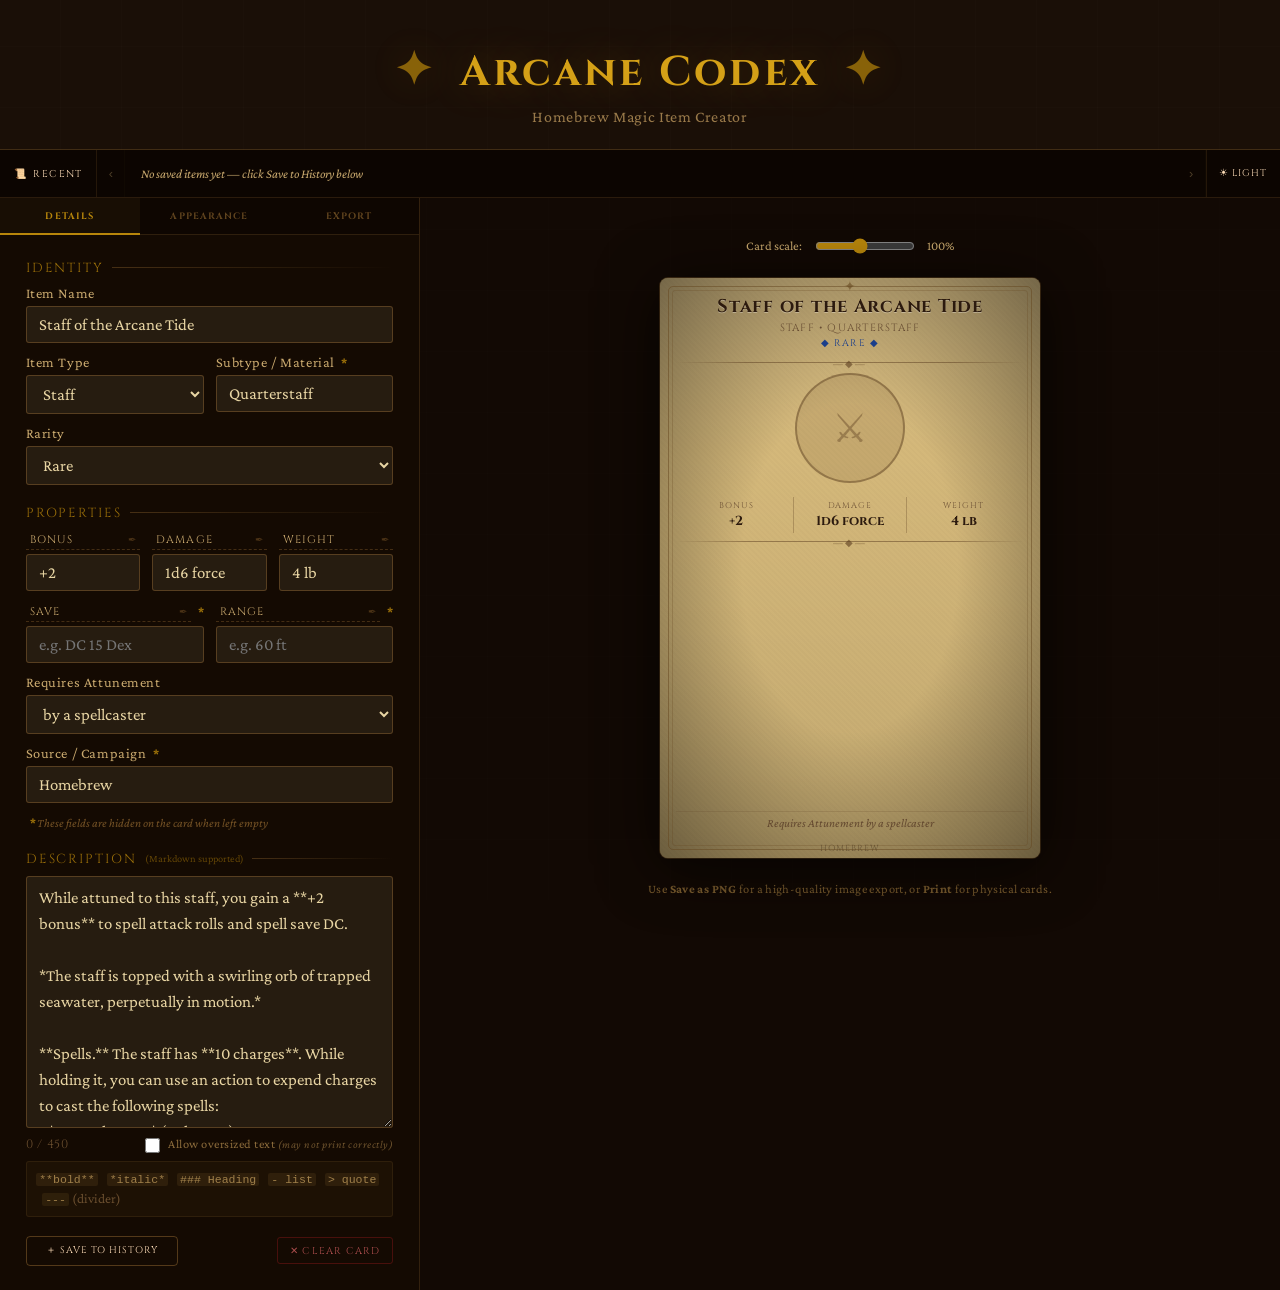
==== index.html @ 1782e669 "small style tweaks, usability things, clear button for current card" ====
<!DOCTYPE html>
<html lang="en">
<head>
<meta charset="UTF-8">
<meta name="viewport" content="width=device-width, initial-scale=1.0">
<title>D&D Magic Item Creator</title>
<link rel="preconnect" href="https://fonts.googleapis.com">
<link href="https://fonts.googleapis.com/css2?family=Cinzel:wght@400;600;700&family=Crimson+Pro:ital,wght@0,300;0,400;0,600;1,300;1,400&display=swap" rel="stylesheet">
<script src="https://cdnjs.cloudflare.com/ajax/libs/marked/9.1.6/marked.min.js"></script>
<style>
  *, *::before, *::after { box-sizing: border-box; margin: 0; padding: 0; }

  :root {
    --parchment: #f4e8c1;
    --parchment-dark: #e8d5a3;
    --parchment-darker: #d4b87a;
    --ink: #2c1a0e;
    --ink-light: #5a3e28;
    --red-wax: #8b1a1a;
    --gold: #b8860b;
    --gold-light: #d4a017;
    --border-ornate: #7a5c2e;
    --bg-dark: #1a0f07;
    --panel-bg: rgba(20, 10, 3, 0.92);
    --input-bg: rgba(244, 232, 193, 0.08);
    --input-border: rgba(180, 130, 60, 0.35);
    --label-color: #c9a96e;
    --card-w: 380px;
    --card-h: 580px;
  }

  body {
    background: var(--bg-dark);
    color: #d4b87a;
    font-family: 'Crimson Pro', Georgia, serif;
    min-height: 100vh;
    display: flex;
    flex-direction: column;
    overflow-x: hidden;
  }

  /* Subtle dungeon stone pattern background */
  body::before {
    content: '';
    position: fixed;
    inset: 0;
    background-image:
      repeating-linear-gradient(0deg, transparent, transparent 60px, rgba(255,255,255,0.012) 60px, rgba(255,255,255,0.012) 61px),
      repeating-linear-gradient(90deg, transparent, transparent 60px, rgba(255,255,255,0.012) 60px, rgba(255,255,255,0.012) 61px);
    pointer-events: none;
    z-index: 0;
  }

  header {
    position: relative;
    z-index: 1;
    text-align: center;
    padding: 2.5rem 1rem 1.5rem;
    border-bottom: 1px solid rgba(180,130,60,0.25);
  }

  header h1 {
    font-family: 'Cinzel', serif;
    font-size: clamp(1.6rem, 4vw, 2.6rem);
    font-weight: 700;
    color: var(--gold-light);
    letter-spacing: 0.08em;
    text-shadow: 0 0 40px rgba(212,160,23,0.3);
  }

  header p {
    color: var(--ink-light);
    color: #9a7a4a;
    font-size: 1rem;
    margin-top: 0.4rem;
    letter-spacing: 0.04em;
  }

  .ornament {
    display: inline-block;
    color: var(--gold);
    margin: 0 0.6rem;
    opacity: 0.7;
    font-size: 1.1em;
  }

  .workspace {
    position: relative;
    z-index: 1;
    display: grid;
    grid-template-columns: 420px 1fr;
    gap: 0;
    flex: 1;
    min-height: calc(100vh - 100px);
  }

  /* ── LEFT PANEL ── */
  .controls {
    background: var(--panel-bg);
    border-right: 1px solid rgba(180,130,60,0.2);
    display: flex;
    flex-direction: column;
    overflow: hidden;
  }

  /* ── TABS ── */
  .tab-bar {
    display: flex;
    flex-shrink: 0;
    border-bottom: 1px solid rgba(180,130,60,0.2);
    background: rgba(0,0,0,0.3);
  }
  .tab-btn {
    flex: 1;
    padding: 0.7rem 0.3rem;
    background: none;
    border: none;
    border-bottom: 2px solid transparent;
    color: rgba(180,130,60,0.5);
    font-family: 'Cinzel', serif;
    font-size: 0.58rem;
    font-weight: 700;
    letter-spacing: 0.12em;
    text-transform: uppercase;
    cursor: pointer;
    transition: color 0.15s, border-color 0.15s, background 0.15s;
    margin-bottom: -1px;
  }
  .tab-btn:hover { color: var(--gold-light); }
  .tab-btn.active {
    color: var(--gold);
    border-bottom-color: var(--gold);
    background: rgba(180,130,60,0.06);
  }
  .tab-panel {
    display: none;
    flex-direction: column;
    gap: 1.2rem;
    padding: 1.5rem 1.6rem;
    overflow-y: auto;
    flex: 1;
  }
  .tab-panel.active { display: flex; }
  .tab-panel::-webkit-scrollbar { width: 5px; }
  .tab-panel::-webkit-scrollbar-track { background: transparent; }
  .tab-panel::-webkit-scrollbar-thumb { background: rgba(180,130,60,0.3); border-radius: 3px; }

  /* ── UPLOAD HINT (card image circle, no image loaded) ── */
  .img-upload-hint {
    position: absolute;
    inset: 0;
    border-radius: 50%;
    display: flex;
    flex-direction: column;
    align-items: center;
    justify-content: center;
    gap: 3px;
    color: rgba(255,255,255,0);
    opacity: 0;
    transition: opacity 0.18s;
    cursor: pointer;
    z-index: 4;
    text-align: center;
  }
  .img-upload-hint .hint-icon { font-size: 1.1rem; line-height: 1; }
  .img-upload-hint .hint-text {
    font-family: 'Cinzel', serif;
    font-size: 0.42rem;
    letter-spacing: 0.1em;
    text-transform: uppercase;
    line-height: 1.5;
  }
  .card-image-container:not(.has-img):hover .img-upload-hint {
    opacity: 1;
    background: rgba(0,0,0,0.52);
    color: rgba(255,255,255,0.92);
  }
  .card-image-container.has-img .img-upload-hint { pointer-events: none; }

  .section-title {
    font-family: 'Cinzel', serif;
    font-size: 0.82rem;
    letter-spacing: 0.15em;
    text-transform: uppercase;
    color: var(--gold);
    opacity: 0.8;
    margin-bottom: 0.5rem;
    display: flex;
    align-items: center;
    gap: 0.5rem;
  }

  /* ── FIELD NOTE ASTERISK ── */
  .field-note {
    color: var(--gold);
    font-size: 0.8rem;
    font-weight: 700;
    margin-left: 3px;
    opacity: 0.85;
  }
  .field-note-legend {
    font-family: 'Crimson Pro', serif;
    font-style: italic;
    font-size: 0.76rem;
    color: rgba(180,130,60,0.6);
    margin-top: 0.15rem;
  }
  body.light .field-note-legend { color: rgba(100,65,20,0.55); }

  .section-title::after {
    content: '';
    flex: 1;
    height: 1px;
    background: linear-gradient(to right, rgba(180,130,60,0.4), transparent);
  }

  .field-group {
    display: flex;
    flex-direction: column;
    gap: 0.3rem;
  }

  label {
    font-size: 0.9rem;
    color: var(--label-color);
    letter-spacing: 0.04em;
  }

  input[type="text"],
  select,
  textarea {
    width: 100%;
    background: var(--input-bg);
    border: 1px solid var(--input-border);
    border-radius: 3px;
    color: #e8d5a3;
    font-family: 'Crimson Pro', Georgia, serif;
    font-size: 1.05rem;
    padding: 0.5rem 0.75rem;
    outline: none;
    transition: border-color 0.2s, background 0.2s;
  }

  input[type="text"]:focus,
  select:focus,
  textarea:focus {
    border-color: rgba(180,130,60,0.65);
    background: rgba(244,232,193,0.13);
  }

  select option { background: #1a0f07; color: #e8d5a3; }

  textarea { resize: vertical; min-height: 80px; line-height: 1.55; }

  .row-2 { display: grid; grid-template-columns: 1fr 1fr; gap: 0.75rem; }
  .row-3 { display: grid; grid-template-columns: 1fr 1fr 1fr; gap: 0.75rem; }

  /* Image upload zones */
  .upload-zone {
    border: 1.5px dashed rgba(180,130,60,0.35);
    border-radius: 4px;
    padding: 0.8rem;
    text-align: center;
    cursor: pointer;
    transition: border-color 0.2s, background 0.2s;
    position: relative;
    overflow: hidden;
  }

  .upload-zone:hover { border-color: rgba(180,130,60,0.65); background: rgba(244,232,193,0.05); }
  .upload-zone.has-image { border-style: solid; border-color: rgba(180,130,60,0.5); }

  .upload-zone input[type="file"] {
    position: absolute; inset: 0; opacity: 0; cursor: pointer; width: 100%; height: 100%;
  }

  .upload-preview {
    width: 100%;
    max-height: 80px;
    object-fit: cover;
    border-radius: 3px;
    display: none;
  }

  .upload-zone.has-image .upload-preview { display: block; }
  .upload-zone.has-image .upload-placeholder { display: none; }

  .upload-placeholder {
    color: #7a5c2e;
    font-size: 0.9rem;
    line-height: 1.5;
  }

  .upload-placeholder span { display: block; font-size: 1.4rem; margin-bottom: 0.2rem; }

  /* Editable stat-label rename inputs */
  input.stat-label-rename {
    font-family: 'Cinzel', serif;
    font-size: 0.68rem;
    letter-spacing: 0.1em;
    text-transform: uppercase;
    color: var(--label-color);
    background: transparent;
    border: none;
    border-bottom: 1px dashed rgba(180,130,60,0.3);
    border-radius: 0;
    padding: 2px 4px;
  }
  input.stat-label-rename:focus {
    background: transparent;
    border-color: transparent;
    border-bottom-color: rgba(180,130,60,0.65);
  }

  /* Color pickers */
  .color-row { display: flex; gap: 0.5rem; align-items: center; }
  .color-row input[type="color"] {
    width: 36px; height: 36px; border-radius: 3px;
    border: 1px solid var(--input-border);
    padding: 2px; cursor: pointer; background: transparent;
    flex-shrink: 0;
  }
  .color-row input[type="text"] { flex: 1; }

  /* Rarity badge preview */
  .rarity-preview {
    display: inline-block;
    padding: 0.15rem 0.6rem;
    border-radius: 2px;
    font-size: 0.72rem;
    font-family: 'Cinzel', serif;
    letter-spacing: 0.08em;
    border: 1px solid currentColor;
  }

  /* Buttons */
  .btn {
    font-family: 'Cinzel', serif;
    font-size: 0.86rem;
    letter-spacing: 0.12em;
    padding: 0.6rem 1.2rem;
    border-radius: 3px;
    cursor: pointer;
    border: 1px solid;
    transition: all 0.2s;
    text-transform: uppercase;
  }

  .btn-primary {
    background: linear-gradient(135deg, #6b3a1f, #8b4a2a);
    border-color: var(--gold);
    color: var(--parchment);
  }

  .btn-primary:hover { background: linear-gradient(135deg, #8b4a2a, #a05a35); box-shadow: 0 0 20px rgba(184,134,11,0.3); }

  .btn-secondary {
    background: transparent;
    border-color: rgba(180,130,60,0.4);
    color: var(--label-color);
  }

  .btn-secondary:hover { border-color: rgba(180,130,60,0.7); color: var(--gold-light); }

  .btn-row { display: flex; gap: 0.6rem; flex-wrap: wrap; }

  /* ── RIGHT PANEL ── */
  .preview-area {
    display: flex;
    flex-direction: column;
    align-items: center;
    justify-content: flex-start;
    padding: 2.5rem 2rem;
    gap: 1.5rem;
    overflow-y: auto;
    background: rgba(10,5,2,0.5);
  }

  .preview-area::-webkit-scrollbar { width: 5px; }
  .preview-area::-webkit-scrollbar-track { background: transparent; }
  .preview-area::-webkit-scrollbar-thumb { background: rgba(180,130,60,0.25); border-radius: 3px; }

  /* ── ITEM CARD ── */
  .item-card {
    width: var(--card-w);
    min-height: var(--card-h);
    position: relative;
    border-radius: 8px;
    overflow: hidden;
    box-shadow: 0 8px 60px rgba(0,0,0,0.7), 0 0 0 1px rgba(180,130,60,0.3);
    flex-shrink: 0;
  }

  /* Background layer */
  .card-bg {
    position: absolute;
    inset: 0;
    background: #d4b87a;
    background-image: url('');
    background-size: cover;
    background-position: center;
    z-index: 0;
  }

  /* Parchment texture overlay — real div so html2canvas captures it */
  .card-texture {
    position: absolute;
    inset: 0;
    background:
      repeating-linear-gradient(45deg, transparent, transparent 2px, rgba(0,0,0,0.015) 2px, rgba(0,0,0,0.015) 4px),
      linear-gradient(to bottom, rgba(255,255,255,0.08) 0%, transparent 30%, rgba(0,0,0,0.08) 100%);
    z-index: 0;
    pointer-events: none;
  }

  /* Vignette */
  .card-vignette {
    position: absolute;
    inset: 0;
    background: radial-gradient(ellipse at center, transparent 40%, rgba(0,0,0,0.45) 100%);
    z-index: 1;
    pointer-events: none;
  }

  .card-content {
    position: relative;
    z-index: 2;
    padding: 0;
    display: flex;
    flex-direction: column;
    height: 580px;
    overflow: hidden;
  }

  /* Ornate border frame */
  .card-frame {
    position: absolute;
    inset: 8px;
    border: 1.5px solid rgba(100,70,30,0.5);
    border-radius: 5px;
    pointer-events: none;
    z-index: 10;
  }

  /* Inner frame line — real div */
  .card-frame-inner {
    position: absolute;
    inset: 3px;
    border: 0.5px solid rgba(100,70,30,0.25);
    border-radius: 3px;
    pointer-events: none;
  }

  /* Top ornament — real div */
  .card-frame-ornament {
    position: absolute;
    top: -8px; left: 50%; transform: translateX(-50%);
    color: rgba(100,70,30,0.6);
    font-size: 14px;
    line-height: 1;
    white-space: nowrap;
    pointer-events: none;
  }

  /* Header band */
  .card-header {
    padding: 18px 20px 10px;
    text-align: center;
    position: relative;
  }

  .card-item-name {
    font-family: 'Cinzel', serif;
    font-size: 1.15rem;
    font-weight: 700;
    line-height: 1.2;
    color: var(--ink);
    text-shadow: 0 1px 0 rgba(255,255,255,0.3);
    letter-spacing: 0.04em;
  }

  .card-subtype {
    font-family: 'Cinzel', serif;
    font-size: 0.65rem;
    color: var(--ink-light);
    letter-spacing: 0.12em;
    text-transform: uppercase;
    margin-top: 3px;
    opacity: 0.85;
  }

  /* Divider */
  .card-divider {
    height: 1px;
    margin: 0 16px;
    background: linear-gradient(to right, transparent, rgba(90,60,30,0.5) 20%, rgba(90,60,30,0.5) 80%, transparent);
    position: relative;
  }

  .card-divider::before {
    content: '—◆—';
    position: absolute;
    top: 50%; left: 50%; transform: translate(-50%,-50%);
    font-size: 10px;
    color: rgba(90,60,30,0.6);
    background: transparent;
    padding: 0 4px;
    letter-spacing: 2px;
    white-space: nowrap;
  }

  /* Item image area */
  .card-image-wrap {
    display: grid;
    grid-template-columns: 1fr 1fr 1fr;
    align-items: center;
    padding: 10px 20px;
    min-height: 130px;
  }

  .card-side-stat {
    text-align: center;
    padding: 0 6px;
  }

  /* Label rename input wrapper with edit icon */
  .label-rename-wrap {
    position: relative;
    display: flex;
    align-items: center;
  }
  .label-rename-wrap input.stat-label-rename {
    flex: 1;
    padding-right: 18px;
  }
  .label-rename-icon {
    position: absolute;
    right: 4px;
    font-size: 0.65rem;
    color: rgba(180,130,60,0.35);
    pointer-events: none;
    line-height: 1;
    user-select: none;
  }

  .side-stat-label {
    font-family: 'Cinzel', serif;
    font-size: 0.5rem;
    letter-spacing: 0.12em;
    color: var(--ink-light);
    opacity: 0.8;
    text-transform: uppercase;
    display: block;
  }

  .side-stat-value {
    font-family: 'Cinzel', serif;
    font-size: 0.72rem;
    font-weight: 700;
    color: var(--ink);
    display: block;
    margin-top: 3px;
    line-height: 1.3;
  }

  .card-image-container {
    width: 110px;
    height: 110px;
    border-radius: 50%;
    border: 2px solid rgba(90,60,30,0.45);
    overflow: hidden;
    background: rgba(90,60,30,0.12);
    display: flex;
    align-items: center;
    justify-content: center;
    position: relative;
    grid-column: 2;
    justify-self: center;
  }

  .card-image-container img {
    position: absolute;
    cursor: grab;
    user-select: none;
    -webkit-user-drag: none;
  }
  .card-image-container img:active { cursor: grabbing; }

  .img-drag-hint {
    position: absolute;
    inset: 0;
    border-radius: 50%;
    display: flex;
    flex-direction: column;
    align-items: center;
    justify-content: center;
    gap: 3px;
    background: rgba(0,0,0,0.52);
    color: rgba(255,255,255,0.92);
    opacity: 0;
    transition: opacity 0.18s;
    pointer-events: none;
    z-index: 5;
    text-align: center;
  }
  .img-drag-hint .hint-icon {
    font-size: 1.1rem;
    line-height: 1;
  }
  .img-drag-hint .hint-text {
    font-family: 'Cinzel', serif;
    font-size: 0.42rem;
    letter-spacing: 0.1em;
    text-transform: uppercase;
    line-height: 1.5;
  }
  .card-image-container.has-img:hover .img-drag-hint { opacity: 1; }

  .card-image-placeholder {
    color: rgba(90,60,30,0.4);
    font-size: 2.5rem;
    user-select: none;
  }

  /* Stats strip */
  .card-stats {
    display: flex;
    justify-content: center;
    gap: 0;
    padding: 4px 20px;
  }

  .card-stat {
    text-align: center;
    padding: 3px 12px;
    border-right: 1px solid rgba(90,60,30,0.3);
    flex: 1;
  }

  .card-stat:last-child { border-right: none; }

  .stat-label {
    font-family: 'Cinzel', serif;
    font-size: 0.52rem;
    letter-spacing: 0.12em;
    color: var(--ink-light);
    opacity: 0.8;
    text-transform: uppercase;
    display: block;
  }

  .stat-value {
    font-family: 'Cinzel', serif;
    font-size: 0.82rem;
    font-weight: 700;
    color: var(--ink);
    display: block;
    margin-top: 1px;
  }

  /* Rarity badge on card */
  .card-rarity {
    display: block;
    text-align: center;
    font-family: 'Cinzel', serif;
    font-size: 0.6rem;
    letter-spacing: 0.14em;
    text-transform: uppercase;
    padding: 2px 0;
  }

  /* Description body */
  .card-body {
    padding: 8px 20px 16px;
    flex: 1;
    overflow: hidden;
    min-height: 0;
  }

  .card-description {
    font-family: 'Crimson Pro', Georgia, serif;
    font-size: 0.87rem;
    line-height: 1.6;
    color: var(--ink);
  }

  /* Markdown styles inside card */
  .card-description p { margin-bottom: 0.5em; }
  .card-description p:last-child { margin-bottom: 0; }
  .card-description strong { font-weight: 600; color: var(--ink); }
  .card-description em { font-style: italic; }
  .card-description ul { padding-left: 1.2em; margin: 0.3em 0; }
  .card-description li { margin-bottom: 0.2em; }
  .card-description h1,
  .card-description h2,
  .card-description h3 {
    font-family: 'Cinzel', serif;
    font-weight: 600;
    color: var(--ink);
    margin: 0.5em 0 0.3em;
    font-size: 0.88rem;
  }
  .card-description hr {
    border: none;
    border-top: 1px solid rgba(90,60,30,0.3);
    margin: 0.5em 0;
  }
  .card-description blockquote {
    border-left: 2px solid rgba(90,60,30,0.4);
    padding-left: 0.7em;
    font-style: italic;
    color: var(--ink-light);
    margin: 0.4em 0;
  }

  /* Attunement tag */
  .card-attunement {
    margin: 0 16px 4px;
    text-align: center;
    font-family: 'Crimson Pro', serif;
    font-style: italic;
    font-size: 0.75rem;
    color: var(--ink-light);
    opacity: 0.85;
    padding-top: 4px;
    border-top: 1px solid rgba(90,60,30,0.2);
  }

  /* Footer of card */
  .card-footer {
    padding: 8px 18px 4px;
    text-align: center;
  }

  .card-source {
    font-family: 'Cinzel', serif;
    font-size: 0.55rem;
    letter-spacing: 0.1em;
    color: rgba(44,26,14,0.45);
    text-transform: uppercase;
  }

  /* Rarity colors */
  .rarity-common      { color: #555; border-color: #aaa; }
  .rarity-uncommon    { color: #1a6e1a; border-color: #3a9a3a; }
  .rarity-rare        { color: #1a3e8b; border-color: #3a6acc; }
  .rarity-very-rare   { color: #5a1a8b; border-color: #8a3acc; }
  .rarity-legendary   { color: #8b4a00; border-color: #c97d00; }
  .rarity-artifact    { color: #8b1a1a; border-color: #cc3a3a; }
  .rarity-unique      { color: #2e6b6b; border-color: #4a9a9a; }

  /* Rarity colors on the dark history bar — use the lighter border-color values */
  .history-rarity.rarity-common      { color: #aaa; }
  .history-rarity.rarity-uncommon    { color: #3a9a3a; }
  .history-rarity.rarity-rare        { color: #3a6acc; }
  .history-rarity.rarity-very-rare   { color: #8a3acc; }
  .history-rarity.rarity-legendary   { color: #c97d00; }
  .history-rarity.rarity-artifact    { color: #cc3a3a; }
  .history-rarity.rarity-unique      { color: #4a9a9a; }

  /* Export hint */
  .export-hint {
    font-size: 0.78rem;
    color: #7a5c2e;
    text-align: center;
    letter-spacing: 0.03em;
  }

  /* Scale control */
  .scale-control {
    display: flex;
    align-items: center;
    gap: 0.8rem;
    font-size: 0.8rem;
    color: var(--label-color);
  }

  .scale-control input[type="range"] {
    width: 100px;
    accent-color: var(--gold);
  }

  /* Markdown helper */
  .md-hint {
    font-size: 0.85rem;
    color: #6a4e2e;
    padding: 0.4rem 0.6rem;
    background: rgba(180,130,60,0.06);
    border-radius: 3px;
    border: 1px solid rgba(180,130,60,0.12);
    line-height: 1.5;
  }

  .md-hint code {
    font-family: monospace;
    background: rgba(180,130,60,0.12);
    padding: 0 3px;
    border-radius: 2px;
    font-size: 0.85em;
    color: #a0804a;
  }

  /* Checkbox toggle */
  .toggle-row {
    display: flex;
    align-items: center;
    gap: 0.6rem;
    font-size: 0.93rem;
    color: var(--label-color);
    cursor: pointer;
  }

  .toggle-row input[type="checkbox"] {
    width: 15px; height: 15px;
    accent-color: var(--gold);
    cursor: pointer;
  }

  /* ── HISTORY BAR ── */
  .history-bar {
    position: relative;
    z-index: 2;
    background: rgba(12, 6, 2, 0.95);
    border-bottom: 1px solid rgba(180,130,60,0.18);
    display: flex;
    align-items: stretch;
    overflow: hidden;
    height: 48px;
    flex-shrink: 0;
  }

  /* Fixed left label */
  .history-label {
    font-family: 'Cinzel', serif;
    font-size: 0.62rem;
    letter-spacing: 0.14em;
    text-transform: uppercase;
    color: #ffdeb9;
    padding: 0 0.85rem;
    display: flex;
    align-items: center;
    white-space: nowrap;
    border-right: 1px solid rgba(180,130,60,0.15);
    flex-shrink: 0;
    gap: 0.4rem;
  }

  /* Arrow scroll buttons */
  .history-arrow {
    flex-shrink: 0;
    width: 28px;
    background: rgba(12,6,2,0.95);
    border: none;
    border-right: 1px solid rgba(180,130,60,0.1);
    color: #c9a96e;
    font-size: 0.8rem;
    cursor: pointer;
    display: flex;
    align-items: center;
    justify-content: center;
    transition: color 0.15s, background 0.15s, opacity 0.2s;
    opacity: 0.35;
    padding: 0;
  }
  .history-arrow:last-of-type { border-right: none; border-left: 1px solid rgba(180,130,60,0.1); }
  .history-arrow:hover { color: var(--gold-light); background: rgba(180,130,60,0.07); }
  .history-arrow.active { opacity: 1; color: #c9a96e; }

  /* Scrollable track — the only part that scrolls */
  .history-track {
    flex: 1;
    display: flex;
    align-items: stretch;
    overflow-x: auto;
    overflow-y: hidden;
    scroll-behavior: smooth;
    /* Hide scrollbar visually but keep it functional */
    scrollbar-width: none;
    min-width: 0;
  }
  .history-track::-webkit-scrollbar { display: none; }

  .history-empty {
    font-family: 'Crimson Pro', serif;
    font-style: italic;
    font-size: 0.8rem;
    color: #c9a96e;
    padding: 0.55rem 1rem;
    display: flex;
    align-items: center;
    white-space: nowrap;
  }

  #historyItems {
    display: flex;
    align-items: stretch;
  }

  .history-item {
    display: flex;
    align-items: center;
    gap: 0.5rem;
    padding: 0.4rem 0.8rem 0.4rem 0.6rem;
    border-right: 1px solid rgba(180,130,60,0.1);
    cursor: pointer;
    transition: background 0.15s;
    flex-shrink: 0;
    max-width: 175px;
    position: relative;
  }

  .history-item:hover { background: rgba(180,130,60,0.08); }

  .history-thumb {
    width: 32px;
    height: 32px;
    border-radius: 50%;
    object-fit: cover;
    border: 1px solid rgba(180,130,60,0.3);
    flex-shrink: 0;
    background: rgba(90,60,30,0.2);
    display: flex;
    align-items: center;
    justify-content: center;
    font-size: 14px;
    color: #5a3e28;
    overflow: hidden;
  }

  .history-thumb img { width: 100%; height: 100%; object-fit: cover; display: block; }

  .history-meta {
    min-width: 0;
    flex: 1;
  }

  .history-name {
    font-family: 'Cinzel', serif;
    font-size: 0.75rem;
    font-weight: 700;
    color: #c9a96e;
    white-space: nowrap;
    overflow: hidden;
    text-overflow: ellipsis;
    max-width: 100px;
    display: block;
  }

  .history-rarity {
    font-size: 0.8rem;
    font-family: 'Crimson Pro', serif;
    font-style: italic;
    color: #6a4e2e;
    display: block;
    margin-top: 1px;
  }

  .history-delete {
    width: 16px;
    height: 16px;
    background: none;
    border: none;
    color: #4a3520;
    cursor: pointer;
    font-size: 11px;
    display: flex;
    align-items: center;
    justify-content: center;
    border-radius: 50%;
    flex-shrink: 0;
    transition: color 0.15s, background 0.15s;
    padding: 0;
    line-height: 1;
  }

  .history-delete:hover { color: #c0392b; background: rgba(192,57,43,0.12); }

  .history-save-btn {
    font-family: 'Cinzel', serif;
    font-size: 0.6rem;
    letter-spacing: 0.1em;
    padding: 0.3rem 0.8rem;
    background: transparent;
    border: none;
    border-left: 1px solid rgba(180,130,60,0.2);
    border-radius: 0;
    color: #ffdeb9;
    cursor: pointer;
    transition: all 0.15s;
    white-space: nowrap;
    text-transform: uppercase;
    flex-shrink: 0;
    align-self: stretch;
    display: flex;
    align-items: center;
  }

  .history-save-btn:hover {
    color: var(--gold-light);
    background: rgba(180,130,60,0.08);
  }

  .history-save-btn.flash {
    color: var(--gold-light);
    background: rgba(180,130,60,0.15);
  }

  /* ── PROGRESS OVERLAY ── */
  .progress-overlay {
    position: fixed;
    inset: 0;
    background: rgba(10,5,2,0.88);
    z-index: 9999;
    display: none;
    flex-direction: column;
    align-items: center;
    justify-content: center;
    gap: 1.2rem;
  }
  .progress-overlay.active { display: flex; }
  .progress-title {
    font-family: 'Cinzel', serif;
    font-size: 1rem;
    color: var(--gold-light);
    letter-spacing: 0.08em;
  }
  .progress-bar-wrap {
    width: 280px;
    height: 6px;
    background: rgba(180,130,60,0.15);
    border-radius: 3px;
    overflow: hidden;
  }
  .progress-bar-fill {
    height: 100%;
    background: linear-gradient(to right, var(--gold), var(--gold-light));
    border-radius: 3px;
    transition: width 0.2s;
    width: 0%;
  }
  .progress-label {
    font-family: 'Crimson Pro', serif;
    font-size: 0.85rem;
    color: #9a7a4a;
    font-style: italic;
  }

  /* Off-screen render area — must use opacity:0 not visibility:hidden; html2canvas can't capture visibility:hidden */
  #offscreenRender {
    position: fixed;
    left: 0;
    top: 0;
    opacity: 0;
    pointer-events: none;
    z-index: 9998;
  }

  /* ── CHAR COUNTER ── */
  .char-counter-row {
    display: flex;
    align-items: center;
    justify-content: space-between;
    gap: 0.5rem;
    font-size: 0.75rem;
  }

  .char-count {
    font-family: 'Cinzel', serif;
    font-size: 0.76rem;
    letter-spacing: 0.06em;
    color: #6a4e2e;
    transition: color 0.2s;
    white-space: nowrap;
  }
  .char-count.warn  { color: #b8860b; }
  .char-count.over  { color: #8b1a1a; font-weight: 600; }

  .oversized-warning {
    display: none;
    font-size: 0.72rem;
    color: #8b4a00;
    background: rgba(139,74,0,0.08);
    border: 1px solid rgba(139,74,0,0.25);
    border-radius: 3px;
    padding: 0.35rem 0.6rem;
    line-height: 1.45;
  }
  .oversized-warning.visible { display: block; }

  /* Allow oversized text toggle — slightly more prominent */
  .oversized-toggle-row {
    display: flex;
    align-items: flex-start;
    gap: 0.5rem;
    font-size: 0.78rem;
    color: #8a6a3a;
    cursor: pointer;
    line-height: 1.4;
  }
  .oversized-toggle-row input[type="checkbox"] {
    width: 15px; height: 15px; margin-top: 2px;
    accent-color: #8b1a1a;
    cursor: pointer;
    flex-shrink: 0;
  }

  /* ── PRINT / EXPORT ── */
  /* All printing is done via a popup window containing baked PNG images.
     This @media print block only applies if someone uses Ctrl+P directly. */
  @media print {
    * { -webkit-print-color-adjust: exact !important; print-color-adjust: exact !important; }
    body { background: white; }
    body::before { display: none; }
    header, .history-bar, .controls, .scale-control, .export-hint,
    .progress-overlay, #offscreenRender, #printSheet { display: none !important; }
  }

  @media (max-width: 860px) {
    .workspace { grid-template-columns: 1fr; }
    .controls { order: 2; }
    .preview-area { order: 1; padding: 1.5rem 1rem; }
  }

  /* ── THEME TOGGLE BUTTON ── */
  .theme-toggle {
    /* inherits .history-save-btn layout; no extra positioning needed */
  }

  /* ── LIGHT MODE ── */
  body.light {
    background: #f0e6cc;
    color: #2c1a0e;
  }
  body.light::before {
    background-image:
      repeating-linear-gradient(0deg, transparent, transparent 60px, rgba(0,0,0,0.03) 60px, rgba(0,0,0,0.03) 61px),
      repeating-linear-gradient(90deg, transparent, transparent 60px, rgba(0,0,0,0.03) 60px, rgba(0,0,0,0.03) 61px);
  }
  body.light header {
    border-bottom-color: rgba(120,80,30,0.25);
  }
  body.light header h1 { color: #6b4400; text-shadow: none; }
  body.light header p   { color: #7a5828; }
  body.light .theme-toggle {
    border-color: rgba(100,65,20,0.35);
    color: #7a5020;
  }
  body.light .theme-toggle:hover {
    border-color: rgba(100,65,20,0.65);
    color: #3a2008;
    background: rgba(100,65,20,0.07);
  }
  body.light .history-bar {
    background: rgba(210,178,108,0.97);
    border-bottom-color: rgba(120,80,30,0.2);
  }
  body.light .history-label { color: #5a3810; }
  body.light .history-arrow {
    background: rgba(185,150,70,0.25);
    border-color: rgba(120,80,30,0.15) !important;
    color: #5a3810;
  }
  body.light .history-arrow:hover  { background: rgba(120,80,30,0.12); color: #3a2008; }
  body.light .history-arrow.active { color: #3a2008; }
  body.light .history-item          { border-right-color: rgba(120,80,30,0.15); }
  body.light .history-item:hover    { background: rgba(120,80,30,0.08); }
  body.light .history-name          { color: #2c1a0e; }
  body.light .history-empty         { color: #7a5020; }
  body.light .history-save-btn {
    color: #6b4418;
    border-left-color: rgba(120,80,30,0.2);
  }
  body.light .history-save-btn:hover  { background: rgba(120,80,30,0.1); color: #3a2008; }
  body.light .history-save-btn.flash  { background: rgba(120,80,30,0.15); color: #3a2008; }
  body.light .history-rarity.rarity-common    { color: #7a5820; }
  body.light .history-rarity.rarity-uncommon  { color: #1e7a3e; }
  body.light .history-rarity.rarity-rare      { color: #1a48a0; }
  body.light .history-rarity.rarity-very-rare { color: #6a2a9a; }
  body.light .history-rarity.rarity-legendary { color: #c05000; }
  body.light .history-rarity.rarity-artifact  { color: #a01818; }
  body.light .history-rarity.rarity-unique    { color: #8a7000; }
  body.light .history-delete { color: rgba(100,65,20,0.4); }
  body.light .history-delete:hover { color: #c0392b; background: rgba(192,57,43,0.1); }
  body.light .controls {
    background: rgba(244,234,207,0.98);
    border-right-color: rgba(120,80,30,0.2);
  }
  body.light .tab-bar {
    background: rgba(180,140,70,0.12);
    border-bottom-color: rgba(120,80,30,0.2);
  }
  body.light .tab-btn       { color: rgba(100,65,20,0.5); }
  body.light .tab-btn:hover { color: #3a2008; }
  body.light .tab-btn.active {
    color: #4a2e00;
    border-bottom-color: #8b6010;
    background: rgba(140,95,20,0.08);
  }
  body.light .section-title { color: #8b5e08; }
  body.light .section-title::after {
    background: linear-gradient(to right, rgba(120,80,30,0.3), transparent);
  }
  body.light input[type="text"],
  body.light select,
  body.light textarea {
    background: rgba(120,80,30,0.05);
    border-color: rgba(120,80,30,0.28);
    color: #2c1a0e;
  }
  body.light input[type="text"]:focus,
  body.light select:focus,
  body.light textarea:focus {
    border-color: rgba(120,80,30,0.55);
  }
  body.light label,
  body.light .field-group label { color: #7a5020; }
  body.light .toggle-row        { color: #7a5020; }
  body.light .stat-label-rename { color: #7a5020; border-bottom-color: rgba(120,80,30,0.25); }
  body.light .label-rename-icon { color: rgba(120,80,30,0.4); }
  body.light .btn-secondary {
    border-color: rgba(120,80,30,0.38);
    color: #7a5020;
  }
  body.light .btn-secondary:hover {
    border-color: rgba(120,80,30,0.65);
    color: #3a2008;
  }
  body.light .preview-area { background: #e4d0a5; }
  body.light .scale-control { color: #7a5020; }
  body.light .export-hint   { color: #7a5020; }
  body.light .char-count    { color: #7a5020; }
  body.light .char-count.warn { color: #9a6e00; }
  body.light .char-count.over { color: #8b1a1a; }
  body.light .md-hint {
    background: rgba(120,80,30,0.06);
    border-color: rgba(120,80,30,0.2);
    color: #7a5020;
  }
  body.light .md-hint code {
    background: rgba(120,80,30,0.1);
    color: #5a3810;
  }
  body.light .upload-zone {
    border-color: rgba(120,80,30,0.3);
    background: rgba(120,80,30,0.04);
  }
  body.light .upload-zone:hover {
    border-color: rgba(120,80,30,0.55);
    background: rgba(120,80,30,0.08);
  }
  body.light .upload-placeholder { color: rgba(100,65,20,0.55); }
  body.light .oversized-warning {
    background: rgba(139,26,26,0.07);
    border-color: rgba(139,26,26,0.22);
    color: #7a1010;
  }
  body.light .oversized-toggle-row { color: #7a5020; }
  body.light .color-row input[type="color"] { border-color: rgba(120,80,30,0.3); }
  body.light p[style*="color:rgba(180,130,60"] { color: #7a5020 !important; }
</style>
</head>
<body>

<header>
  <h1><span class="ornament">✦</span> Arcane Codex <span class="ornament">✦</span></h1>
  <p>Homebrew Magic Item Creator</p>
</header>

<!-- PROGRESS OVERLAY -->
<div class="progress-overlay" id="progressOverlay">
  <div class="progress-title" id="progressTitle">Rendering items…</div>
  <div class="progress-bar-wrap"><div class="progress-bar-fill" id="progressFill"></div></div>
  <div class="progress-label" id="progressLabel">Preparing…</div>
</div>

<!-- OFF-SCREEN RENDER AREA -->
<div id="offscreenRender"></div>

<!-- HISTORY BAR -->
<div class="history-bar" id="historyBar">
  <div class="history-label"><span>📜</span> Recent</div>
  <button class="history-arrow" id="historyPrev" title="Scroll left" aria-label="Scroll items left">&#8249;</button>
  <div class="history-track" id="historyTrack">
    <div class="history-empty" id="historyEmpty">No saved items yet — click Save to History below</div>
    <div id="historyItems"></div>
  </div>
  <button class="history-arrow" id="historyNext" title="Scroll right" aria-label="Scroll items right">&#8250;</button>
  <button id="themeToggle" class="history-save-btn theme-toggle" style="border-left:1px solid rgba(180,130,60,0.15);border-radius:0;border-top:none;border-right:none;border-bottom:none;">☀ Light</button>
</div>

<div class="workspace">
  <!-- LEFT: CONTROLS -->
  <div class="controls">

    <div class="tab-bar">
      <button class="tab-btn active" data-tab="identity">Details</button>
      <button class="tab-btn" data-tab="appearance">Appearance</button>
      <button class="tab-btn" data-tab="export">Export</button>
    </div>

    <!-- TAB 1: IDENTITY -->
    <div class="tab-panel active" id="tab-identity">

      <div>
        <div class="section-title">Identity</div>
        <div style="display:flex;flex-direction:column;gap:0.7rem;">
          <div class="field-group">
            <label>Item Name</label>
            <input type="text" id="itemName" placeholder="e.g. Blade of Eternal Frost" value="Staff of the Arcane Tide">
          </div>
          <div class="row-2">
            <div class="field-group">
              <label>Item Type</label>
              <select id="itemType">
                <option value="">— None —</option>
                <option>Weapon</option>
                <option>Armour</option>
                <option>Wand</option>
                <option selected>Staff</option>
                <option>Ring</option>
                <option>Amulet</option>
                <option>Cloak</option>
                <option>Rod</option>
                <option>Potion</option>
                <option>Scroll</option>
                <option>Shield</option>
                <option>Boots</option>
                <option>Gloves</option>
                <option>Helm</option>
                <option>Wondrous Item</option>
                <option>Other</option>
              </select>
            </div>
            <div class="field-group">
              <label>Subtype / Material <span class="field-note">*</span></label>
              <input type="text" id="itemSubtype" placeholder="e.g. Longsword, Oak" value="Quarterstaff">
            </div>
          </div>
          <div class="field-group">
            <label>Rarity</label>
            <select id="itemRarity">
              <option value="common">Common</option>
              <option value="uncommon">Uncommon</option>
              <option value="rare" selected>Rare</option>
              <option value="very-rare">Very Rare</option>
              <option value="legendary">Legendary</option>
              <option value="artifact">Artifact</option>
              <option value="unique">Unique</option>
            </select>
          </div>
        </div>
      </div>

      <div>
        <div class="section-title">Properties</div>
        <div style="display:flex;flex-direction:column;gap:0.7rem;">
          <div>
            <div class="row-3" style="margin-bottom:0.25rem;">
              <div class="label-rename-wrap">
                <input class="stat-label-rename" type="text" id="bonusLabel" value="Bonus" placeholder="Bonus">
                <span class="label-rename-icon">✒</span>
              </div>
              <div class="label-rename-wrap">
                <input class="stat-label-rename" type="text" id="damageLabel" value="Damage" placeholder="Damage">
                <span class="label-rename-icon">✒</span>
              </div>
              <div class="label-rename-wrap">
                <input class="stat-label-rename" type="text" id="weightLabel" value="Weight" placeholder="Weight">
                <span class="label-rename-icon">✒</span>
              </div>
            </div>
            <div class="row-3">
              <input type="text" id="itemBonus" placeholder="+1, +2, +3…" value="+2">
              <input type="text" id="itemDamage" placeholder="e.g. 1d8 piercing" value="1d6 force">
              <input type="text" id="itemWeight" placeholder="e.g. 4 lb" value="4 lb">
            </div>
          </div>
          <div>
            <div class="row-2" style="margin-bottom:0.25rem;">
              <div style="display:flex;align-items:center;gap:0.25rem;">
                <div class="label-rename-wrap" style="flex:1;">
                  <input class="stat-label-rename" type="text" id="saveLabel" value="Save" placeholder="Save">
                  <span class="label-rename-icon">✒</span>
                </div>
                <span class="field-note">*</span>
              </div>
              <div style="display:flex;align-items:center;gap:0.25rem;">
                <div class="label-rename-wrap" style="flex:1;">
                  <input class="stat-label-rename" type="text" id="rangeLabel" value="Range" placeholder="Range">
                  <span class="label-rename-icon">✒</span>
                </div>
                <span class="field-note">*</span>
              </div>
            </div>
            <div class="row-2">
              <input type="text" id="itemSave" placeholder="e.g. DC 15 Dex">
              <input type="text" id="itemRange" placeholder="e.g. 60 ft">
            </div>
          </div>
          <div class="field-group">
            <label>Requires Attunement</label>
            <select id="itemAttunement">
              <option value="">No attunement required</option>
              <option value="by a spellcaster" selected>by a spellcaster</option>
              <option value="by a wizard">by a wizard</option>
              <option value="by a cleric or paladin">by a cleric or paladin</option>
              <option value="by a bard">by a bard</option>
              <option value="by a warlock">by a warlock</option>
              <option value="by a druid">by a druid</option>
              <option value="by a ranger">by a ranger</option>
              <option value="by a fighter">by a fighter</option>
              <option value="by a rogue">by a rogue</option>
              <option value="by a creature of good alignment">by a creature of good alignment</option>
              <option value="by a creature of evil alignment">by a creature of evil alignment</option>
              <option value="custom">Custom…</option>
            </select>
          </div>
          <div class="field-group" id="attunementCustomWrap" style="display:none;">
            <label>Custom Attunement Text</label>
            <input type="text" id="attunementCustom" placeholder="e.g. by an elf or half-elf">
          </div>
          <div class="field-group">
            <label>Source / Campaign <span class="field-note">*</span></label>
            <input type="text" id="itemSource" placeholder="e.g. Homebrew — The Shattered Realm" value="Homebrew">
          </div>
          <p class="field-note-legend"><span class="field-note">*</span> These fields are hidden on the card when left empty</p>
        </div>
      </div>

      <div>
        <div class="section-title">Description <span style="font-size:0.65rem;opacity:0.6;font-family:'Crimson Pro';text-transform:none;letter-spacing:0;">(Markdown supported)</span></div>
        <div style="display:flex;flex-direction:column;gap:0.5rem;">
          <textarea id="itemDescription" rows="9" placeholder="Write the item's description here…
Markdown is supported:

**Bold text**, *italic*, ***bold italic***
- Bullet list
- Item two
> Blockquote for flavour text
---
### Section heading">While attuned to this staff, you gain a **+2 bonus** to spell attack rolls and spell save DC.

*The staff is topped with a swirling orb of trapped seawater, perpetually in motion.*

**Spells.** The staff has **10 charges**. While holding it, you can use an action to expend charges to cast the following spells:
- *Control Water* (3 charges)
- *Tidal Wave* (3 charges)
- *Shape Water* (1 charge)

The staff regains **1d6+4 charges** at dawn.</textarea>

          <div class="char-counter-row">
            <span class="char-count" id="charCount">0 / 450</span>
            <label class="oversized-toggle-row">
              <input type="checkbox" id="allowOversized">
              <span>Allow oversized text <em style="font-size:0.68rem;opacity:0.75;">(may not print correctly)</em></span>
            </label>
          </div>

          <div class="oversized-warning" id="oversizedWarning">
            ⚠ Text exceeds the safe limit for a 63×88mm card. The preview is clamped — overflow will be hidden when printed. Enable "Allow oversized text" to see and edit the full content.
          </div>

          <div class="md-hint">
            <code>**bold**</code> &nbsp;
            <code>*italic*</code> &nbsp;
            <code>### Heading</code> &nbsp;
            <code>- list</code> &nbsp;
            <code>> quote</code> &nbsp;
            <code>---</code> (divider)
          </div>
        </div>
      </div>

      <div style="display:flex;justify-content:space-between;align-items:center;gap:1rem;">
        <button class="history-save-btn" id="historySaveBtn" style="border:1px solid rgba(180,130,60,0.4);border-radius:4px;padding:0.45rem 1.2rem;" title="Save current item to history">＋ Save to History</button>
        <button class="btn btn-secondary" id="clearCardBtn" style="font-size:0.62rem;padding:0.35rem 0.75rem;border-color:rgba(139,26,26,0.45);color:rgba(200,90,90,0.85);" title="Reset all fields to blank">✕ Clear Card</button>
      </div>

    </div><!-- /tab-identity -->

    <!-- TAB 2: APPEARANCE -->
    <div class="tab-panel" id="tab-appearance">

      <div>
        <div class="section-title">Images</div>
        <div class="row-2">
          <div>
            <label style="display:block;margin-bottom:0.3rem;">Background Image</label>
            <div class="upload-zone" id="bgZone">
              <input type="file" id="bgUpload" accept="image/*" title="Upload background image">
              <img class="upload-preview" id="bgPreview" alt="Background preview">
              <div class="upload-placeholder">
                <span>🖼</span>
                Parchment / texture<br><small>PNG, JPG, WEBP</small>
              </div>
            </div>
            <button class="btn btn-secondary" id="clearBg" style="margin-top:0.3rem;font-size:0.65rem;padding:0.3rem 0.6rem;display:none;">Clear</button>
          </div>
          <div>
            <label style="display:block;margin-bottom:0.3rem;">Item Image</label>
            <div class="upload-zone" id="itemImgZone">
              <input type="file" id="itemImgUpload" accept="image/*" title="Upload item image">
              <img class="upload-preview" id="itemImgPreview" alt="Item preview">
              <div class="upload-placeholder">
                <span>⚔</span>
                Item artwork<br><small>PNG, JPG, WEBP</small>
              </div>
            </div>
            <button class="btn btn-secondary" id="clearItem" style="margin-top:0.3rem;font-size:0.65rem;padding:0.3rem 0.6rem;display:none;">Clear</button>
            <div id="itemImgCropControls" style="display:none;margin-top:0.5rem;">
              <label style="display:block;margin-bottom:0.25rem;font-size:0.78rem;color:var(--label-color);">Image zoom</label>
              <div style="display:flex;align-items:center;gap:0.5rem;">
                <input type="range" id="itemImgZoom" min="0.5" max="5" step="0.05" value="1" style="flex:1;accent-color:var(--gold);">
                <button class="btn btn-secondary" id="resetImgCrop" style="font-size:0.62rem;padding:0.2rem 0.55rem;white-space:nowrap;">Reset</button>
              </div>
            </div>
          </div>
        </div>
      </div>

      <div>
        <div class="section-title">Appearance</div>
        <div style="display:flex;flex-direction:column;gap:0.7rem;">
          <div class="row-2">
            <div class="field-group">
              <label>Card base colour</label>
              <div class="color-row">
                <input type="color" id="cardColor" value="#d4b87a">
                <input type="text" id="cardColorHex" value="#d4b87a" placeholder="#d4b87a" maxlength="7">
              </div>
            </div>
            <div class="field-group">
              <label>Ink colour</label>
              <div class="color-row">
                <input type="color" id="inkColor" value="#2c1a0e">
                <input type="text" id="inkColorHex" value="#2c1a0e" placeholder="#2c1a0e" maxlength="7">
              </div>
            </div>
          </div>
          <label class="toggle-row">
            <input type="checkbox" id="showImage" checked>
            Show item image circle
          </label>
          <label class="toggle-row">
            <input type="checkbox" id="showStats" checked>
            Show stats strip (damage / weight / bonus)
          </label>
          <label class="toggle-row">
            <input type="checkbox" id="showFrame" checked>
            Show ornate border frame
          </label>
        </div>
      </div>

    </div><!-- /tab-appearance -->

    <!-- TAB 3: EXPORT -->
    <div class="tab-panel" id="tab-export">

      <div>
        <div class="section-title">Current Item</div>
        <div class="btn-row">
          <button class="btn btn-primary" id="exportPng">⬇ Save as PNG</button>
          <button class="btn btn-secondary" id="exportPrint">🖨 Print This</button>
        </div>
      </div>

      <div>
        <div class="section-title">All Saved Items</div>
        <div class="btn-row">
          <button class="btn btn-secondary" id="exportAllPng">⬇ Download All PNGs</button>
          <button class="btn btn-secondary" id="exportAllPrint">🖨 Print All (A4)</button>
        </div>
      </div>

      <div>
        <div class="section-title">Share</div>
        <p style="font-family:'Crimson Pro',serif;font-size:0.82rem;color:rgba(180,130,60,0.7);margin-bottom:0.6rem;line-height:1.5;">Export all items (including images) as a single JSON file. Share it with others — they can import it to load and edit your items.</p>
        <div class="btn-row">
          <button class="btn btn-secondary" id="exportJsonBtn">⬇ Export JSON</button>
          <button class="btn btn-secondary" id="importJsonBtn">⬆ Import JSON</button>
          <input type="file" id="importJsonFile" accept=".json,application/json" style="display:none;">
        </div>
      </div>

    </div><!-- /tab-export -->

  </div>

  <!-- RIGHT: PREVIEW -->
  <div class="preview-area">
    <div class="scale-control">
      <span>Card scale:</span>
      <input type="range" id="scaleSlider" min="60" max="150" value="100" step="5">
      <span id="scaleLabel">100%</span>
    </div>

    <!-- THE CARD -->
    <div id="cardScaleWrap" style="width:100%;display:flex;justify-content:center;align-items:flex-start;height:580px;">
    <div id="itemCard" class="item-card">
      <div class="card-bg" id="cardBg"></div>
      <div class="card-texture"></div>
      <div class="card-vignette"></div>
      <div class="card-frame" id="cardFrame">
        <div class="card-frame-inner"></div>
        <div class="card-frame-ornament">✦</div>
      </div>

      <div class="card-content">
        <div class="card-header">
          <div class="card-item-name" id="previewName">Staff of the Arcane Tide</div>
          <div class="card-subtype" id="previewSubtype">Staff • Quarterstaff</div>
          <div class="card-rarity rarity-rare" id="previewRarity">◆ Rare ◆</div>
        </div>

        <div class="card-divider"></div>

        <div class="card-image-wrap" id="imageWrap">
          <div class="card-side-stat" id="saveStat" style="display:none;">
            <span class="side-stat-label" id="previewSaveLabel">Save</span>
            <span class="side-stat-value" id="previewSave"></span>
          </div>
          <div class="card-image-container" id="cardImgContainer">
            <img id="cardItemImg" src="" alt="Item image" style="display:none;">
            <div class="card-image-placeholder" id="imgPlaceholder">⚔</div>
            <div class="img-upload-hint" id="imgUploadHint">
              <span class="hint-icon">⬆</span>
              <span class="hint-text">Click to<br>add image</span>
            </div>
            <div class="img-drag-hint" id="imgDragHint">
              <span class="hint-icon">✥</span>
              <span class="hint-text">Drag to reposition<br>Scroll to zoom</span>
            </div>
          </div>
          <div class="card-side-stat" id="rangeStat" style="display:none;">
            <span class="side-stat-label" id="previewRangeLabel">Range</span>
            <span class="side-stat-value" id="previewRange"></span>
          </div>
        </div>

        <div class="card-stats" id="statsStrip">
          <div class="card-stat">
            <span class="stat-label" id="previewBonusLabel">Bonus</span>
            <span class="stat-value" id="previewBonus">+2</span>
          </div>
          <div class="card-stat">
            <span class="stat-label" id="previewDamageLabel">Damage</span>
            <span class="stat-value" id="previewDamage">1d6 force</span>
          </div>
          <div class="card-stat">
            <span class="stat-label" id="previewWeightLabel">Weight</span>
            <span class="stat-value" id="previewWeight">4 lb</span>
          </div>
        </div>

        <div class="card-divider" style="margin-top:4px;"></div>

        <div class="card-body">
          <div class="card-description" id="previewDesc"></div>
        </div>

        <div class="card-attunement" id="previewAttunement">
          Requires Attunement by a spellcaster
        </div>

        <div class="card-footer">
          <div class="card-source" id="previewSource">Homebrew</div>
        </div>
      </div>
    </div>
    </div><!-- /cardScaleWrap -->

    <div class="export-hint">
      Use <strong>Save as PNG</strong> for a high-quality image export, or <strong>Print</strong> for physical cards.
    </div>
  </div>
</div>

<!-- html2canvas for PNG export -->
<script src="https://cdnjs.cloudflare.com/ajax/libs/html2canvas/1.4.1/html2canvas.min.js"></script>

<script>
// ── HELPERS ──
const $ = id => document.getElementById(id);

const rarityLabels = {
  'common': 'Common',
  'uncommon': 'Uncommon',
  'rare': 'Rare',
  'very-rare': 'Very Rare',
  'legendary': 'Legendary',
  'artifact': 'Artifact',
  'unique': 'Unique'
};

const rarityIcons = {
  'common': '○',
  'uncommon': '◇',
  'rare': '◆',
  'very-rare': '❖',
  'legendary': '★',
  'artifact': '✦',
  'unique': '◈'
};

// ── ITEM IMAGE CROP (pan / zoom) ──
let itemImgX = 0, itemImgY = 0, itemImgScale = 1;
let itemImgNaturalW = 0, itemImgNaturalH = 0;

function updateItemImageTransform() {
  const img = $('cardItemImg');
  if (!img || img.style.display === 'none' || !itemImgNaturalW) return;
  const C = 110;
  const coverScale = Math.max(C / itemImgNaturalW, C / itemImgNaturalH);
  const total = coverScale * itemImgScale;
  const baseX  = (C - itemImgNaturalW * total) / 2;
  const baseY  = (C - itemImgNaturalH * total) / 2;
  img.style.width           = itemImgNaturalW + 'px';
  img.style.height          = itemImgNaturalH + 'px';
  img.style.left            = '0';
  img.style.top             = '0';
  img.style.transformOrigin = '0 0';
  img.style.transform       = `translate(${baseX + itemImgX}px,${baseY + itemImgY}px) scale(${total})`;
}

function resetImageCrop() {
  itemImgX = 0; itemImgY = 0; itemImgScale = 1;
  if ($('itemImgZoom')) $('itemImgZoom').value = 1;
  updateItemImageTransform();
}

function showCropControls(visible) {
  const el = $('itemImgCropControls');
  if (el) el.style.display = visible ? 'block' : 'none';
  const c = $('cardImgContainer');
  c.style.cursor = visible ? 'grab' : '';
  c.classList.toggle('has-img', !!visible);
}

// Drag to pan
(function() {
  let dragging = false, startX = 0, startY = 0;
  const con = () => $('cardImgContainer');

  document.addEventListener('mousedown', e => {
    if (!con().contains(e.target) || !itemImgNaturalW) return;
    e.preventDefault();
    dragging = true;
    startX = e.clientX - itemImgX;
    startY = e.clientY - itemImgY;
    con().style.cursor = 'grabbing';
  });
  document.addEventListener('mousemove', e => {
    if (!dragging) return;
    itemImgX = e.clientX - startX;
    itemImgY = e.clientY - startY;
    updateItemImageTransform();
  });
  document.addEventListener('mouseup', () => {
    if (!dragging) return;
    dragging = false;
    if (itemImgNaturalW) con().style.cursor = 'grab';
  });

  // Touch pan
  let tx = 0, ty = 0;
  con().addEventListener('touchstart', e => {
    if (e.touches.length !== 1 || !itemImgNaturalW) return;
    tx = e.touches[0].clientX; ty = e.touches[0].clientY;
    dragging = true; e.preventDefault();
  }, { passive: false });
  con().addEventListener('touchmove', e => {
    if (!dragging || e.touches.length !== 1) return;
    itemImgX += e.touches[0].clientX - tx;
    itemImgY += e.touches[0].clientY - ty;
    tx = e.touches[0].clientX; ty = e.touches[0].clientY;
    updateItemImageTransform(); e.preventDefault();
  }, { passive: false });
  con().addEventListener('touchend', () => { dragging = false; });
})();

// Scroll to zoom
$('cardImgContainer').addEventListener('wheel', e => {
  if (!itemImgNaturalW) return;
  e.preventDefault();
  itemImgScale = Math.max(0.2, Math.min(10, itemImgScale * (e.deltaY > 0 ? 0.92 : 1.08)));
  if ($('itemImgZoom')) $('itemImgZoom').value = itemImgScale;
  updateItemImageTransform();
}, { passive: false });

// Zoom slider + reset button
$('itemImgZoom').addEventListener('input', () => {
  itemImgScale = parseFloat($('itemImgZoom').value);
  updateItemImageTransform();
});
$('resetImgCrop').addEventListener('click', resetImageCrop);

// ── LIVE SYNC ──
function syncCard() {
  const name    = $('itemName').value || 'Unnamed Item';
  const type    = $('itemType').value;
  const subtype = $('itemSubtype').value;
  const rarity  = $('itemRarity').value;
  const bonus   = $('itemBonus').value;
  const damage  = $('itemDamage').value;
  const weight  = $('itemWeight').value;
  const source  = $('itemSource').value;
  const desc    = $('itemDescription').value;

  // Attunement
  let attune = $('itemAttunement').value;
  if (attune === 'custom') attune = $('attunementCustom').value;

  $('previewName').textContent   = name;
  $('previewSubtype').textContent = type ? (subtype ? `${type} • ${subtype}` : type) : subtype;
  $('previewBonus').textContent  = bonus  || '—';
  $('previewDamage').textContent = damage || '—';
  $('previewWeight').textContent = weight || '—';
  $('previewSource').textContent = source || '';

  // Rarity badge
  const rarityEl = $('previewRarity');
  rarityEl.className = `card-rarity rarity-${rarity}`;
  const icon = rarityIcons[rarity] || '◆';
  rarityEl.textContent = `${icon} ${rarityLabels[rarity]} ${icon}`;

  // Attunement
  const attuneEl = $('previewAttunement');
  if (attune) {
    attuneEl.style.display = 'block';
    attuneEl.textContent = `Requires Attunement ${attune}`;
  } else {
    attuneEl.style.display = 'none';
  }

  // Description (markdown)
  $('previewDesc').innerHTML = marked.parse(desc);

  // ── CHAR COUNTER + OVERFLOW CONTROL ──
  const CHAR_LIMIT = 450;
  const len = desc.length;
  const oversized = $('allowOversized').checked;
  const countEl   = $('charCount');
  const warnEl    = $('oversizedWarning');
  const bodyEl    = $('previewDesc').closest('.card-body') || $('previewDesc').parentElement;

  countEl.textContent = `${len} / ${CHAR_LIMIT}`;
  countEl.className   = 'char-count' + (len > CHAR_LIMIT ? ' over' : len > CHAR_LIMIT * 0.85 ? ' warn' : '');

  if (len > CHAR_LIMIT && !oversized) {
    warnEl.classList.add('visible');
  } else {
    warnEl.classList.remove('visible');
  }

  // Clamp or unclamp card body overflow
  const cardContent = $('itemCard').querySelector('.card-content');
  if (oversized) {
    cardContent.style.height    = 'auto';
    cardContent.style.minHeight = '580px';
    cardContent.style.overflow  = 'visible';
    $('itemCard').style.minHeight = cardContent.scrollHeight + 'px';
  } else {
    cardContent.style.height    = '580px';
    cardContent.style.minHeight = '';
    cardContent.style.overflow  = 'hidden';
    $('itemCard').style.minHeight = '';
  }

  // Stat labels
  $('previewBonusLabel').textContent  = $('bonusLabel').value  || 'Bonus';
  $('previewDamageLabel').textContent = $('damageLabel').value || 'Damage';
  $('previewWeightLabel').textContent = $('weightLabel').value || 'Weight';

  // Side stats (save / range)
  const saveVal  = $('itemSave').value.trim();
  const rangeVal = $('itemRange').value.trim();
  $('saveStat').style.display  = saveVal  ? 'block' : 'none';
  $('rangeStat').style.display = rangeVal ? 'block' : 'none';
  if (saveVal)  { $('previewSave').textContent  = saveVal;  $('previewSaveLabel').textContent  = $('saveLabel').value  || 'Save'; }
  if (rangeVal) { $('previewRange').textContent = rangeVal; $('previewRangeLabel').textContent = $('rangeLabel').value || 'Range'; }

  // Toggles
  const showImg = $('showImage').checked;
  $('cardImgContainer').style.display = showImg ? 'flex' : 'none';
  $('imageWrap').style.display     = (showImg || !!saveVal || !!rangeVal) ? 'grid' : 'none';
  $('statsStrip').style.display    = $('showStats').checked ? 'flex' : 'none';
  $('cardFrame').style.display     = $('showFrame').checked ? 'block' : 'none';

  // Colors
  const cardCol = $('cardColorHex').value;
  const inkCol  = $('inkColorHex').value;
  if (/^#[0-9a-fA-F]{6}$/.test(cardCol)) {
    $('cardBg').style.backgroundColor = cardCol;
  }
  if (/^#[0-9a-fA-F]{6}$/.test(inkCol)) {
    const card = $('itemCard');
    card.querySelectorAll('.card-item-name,.card-subtype,.stat-value,.card-source,.side-stat-value').forEach(el => {
      el.style.color = inkCol;
    });
    card.querySelectorAll('.card-description').forEach(el => {
      el.style.color = inkCol;
    });
    card.querySelectorAll('.stat-label,.card-attunement,.side-stat-label').forEach(el => {
      el.style.color = inkCol;
      el.style.opacity = '0.75';
    });
  }
}

// ── BIND ALL INPUTS ──
[
  'itemName','itemType','itemSubtype','itemRarity','itemBonus',
  'itemDamage','itemWeight','itemSource','itemDescription',
  'itemAttunement','attunementCustom','showImage','showStats','showFrame',
  'allowOversized',
  'bonusLabel','damageLabel','weightLabel','saveLabel','rangeLabel',
  'itemSave','itemRange'
].forEach(id => {
  const el = $(id);
  if (el) el.addEventListener('input', syncCard);
});

// Custom attunement reveal
$('itemAttunement').addEventListener('change', () => {
  $('attunementCustomWrap').style.display =
    $('itemAttunement').value === 'custom' ? 'flex' : 'none';
});

// ── COLOR PICKERS ──
function bindColor(pickerId, hexId) {
  const picker = $(pickerId), hex = $(hexId);
  picker.addEventListener('input', () => { hex.value = picker.value; syncCard(); });
  hex.addEventListener('input', () => {
    if (/^#[0-9a-fA-F]{6}$/.test(hex.value)) picker.value = hex.value;
    syncCard();
  });
}
bindColor('cardColor','cardColorHex');
bindColor('inkColor','inkColorHex');

// ── IMAGE UPLOADS ──
function bindUpload(inputId, previewId, zoneId, clearBtnId, onLoad) {
  const input = $(inputId), preview = $(previewId), zone = $(zoneId), clearBtn = $(clearBtnId);
  input.addEventListener('change', e => {
    const file = e.target.files[0];
    if (!file) return;
    const reader = new FileReader();
    reader.onload = ev => {
      preview.src = ev.target.result;
      zone.classList.add('has-image');
      clearBtn.style.display = 'inline-block';
      if (onLoad) onLoad(ev.target.result);
    };
    reader.readAsDataURL(file);
  });
  clearBtn.addEventListener('click', () => {
    input.value = '';
    preview.src = '';
    zone.classList.remove('has-image');
    clearBtn.style.display = 'none';
    if (onLoad) onLoad(null);
  });
}

bindUpload('bgUpload','bgPreview','bgZone','clearBg', src => {
  $('cardBg').style.backgroundImage = src ? `url('${src}')` : '';
});

bindUpload('itemImgUpload','itemImgPreview','itemImgZone','clearItem', src => {
  const img = $('cardItemImg');
  const placeholder = $('imgPlaceholder');
  if (src) {
    img.onload = () => {
      itemImgNaturalW = img.naturalWidth;
      itemImgNaturalH = img.naturalHeight;
      itemImgX = 0; itemImgY = 0; itemImgScale = 1;
      if ($('itemImgZoom')) $('itemImgZoom').value = 1;
      updateItemImageTransform();
      showCropControls(true);
    };
    img.src = src;
    img.style.display = 'block';
    placeholder.style.display = 'none';
  } else {
    img.src = ''; img.style.display = 'none'; img.style.transform = '';
    placeholder.style.display = 'block';
    itemImgX = 0; itemImgY = 0; itemImgScale = 1;
    itemImgNaturalW = 0; itemImgNaturalH = 0;
    showCropControls(false);
  }
});

// ── SCALE SLIDER ──
$('scaleSlider').addEventListener('input', () => {
  const val = $('scaleSlider').value;
  $('scaleLabel').textContent = val + '%';
  $('itemCard').style.transform = `scale(${val/100})`;
  $('itemCard').style.transformOrigin = 'top center';
  $('cardScaleWrap').style.height = (580 * val / 100) + 'px';
});

// ── VIGNETTE POST-PROCESS ──
// html2canvas mis-renders CSS radial-gradient on .card-vignette.
// We skip that element during capture and redraw it precisely here instead.
// Replicates: radial-gradient(ellipse at center, transparent 40%, rgba(0,0,0,0.45) 100%)
function applyCardVignette(canvas) {
  const ctx = canvas.getContext('2d');
  const w = canvas.width, h = canvas.height;
  ctx.save();
  ctx.translate(w / 2, h / 2);
  ctx.scale(w / 2, h / 2); // unit space: card corners at (±1, ±1)
  const g = ctx.createRadialGradient(0, 0, 0.4, 0, 0, 1);
  g.addColorStop(0, 'rgba(0,0,0,0)');
  g.addColorStop(1, 'rgba(0,0,0,0.45)');
  ctx.fillStyle = g;
  ctx.fillRect(-1, -1, 2, 2);
  ctx.restore();
}

// ── EXPORT PNG ──
$('exportPng').addEventListener('click', async () => {
  const card = $('itemCard');
  const origTransform = card.style.transform;
  const origTransformOrigin = card.style.transformOrigin;
  card.style.transform = 'scale(1)';
  card.style.transformOrigin = '';

  try {
    const canvas = await html2canvas(card, {
      scale: 3,
      useCORS: true,
      allowTaint: true,
      backgroundColor: null,
      logging: false,
      imageTimeout: 0,
      ignoreElements: el => el.classList.contains('card-vignette') || el.classList.contains('img-drag-hint'),
      onclone: (doc, el) => {
        el.style.transform = 'scale(1)';
        el.style.transformOrigin = '';
        el.style.boxShadow = 'none';
      }
    });
    applyCardVignette(canvas);
    const link = document.createElement('a');
    const name = $('itemName').value.replace(/[^a-z0-9]/gi,'_').toLowerCase() || 'magic_item';
    link.download = `${name}.png`;
    link.href = canvas.toDataURL('image/png');
    link.click();
  } catch(e) {
    alert('Export failed. If you used external images, try uploading them directly.');
  }

  card.style.transform = origTransform;
  card.style.transformOrigin = origTransformOrigin;
});

// ── PRINT (single current item) ──
$('exportPrint').addEventListener('click', async () => {
  showProgress('Preparing print…');
  updateProgress(0, 1, 'Rendering card…');
  try {
    const state = collectCurrentState();
    const canvas = await renderStateToCanvas(state);
    const dataUrl = canvas.toDataURL('image/png');
    updateProgress(1, 1, 'Opening print dialog…');
    await new Promise(r => setTimeout(r, 150));
    hideProgress();
    printImagesInPopup([dataUrl], 'single');
  } catch(e) {
    hideProgress();
    alert('Print failed: ' + e.message);
  }
});

// ── SHARED: build a card DOM node from a saved state ──
function buildCardNode(s) {
  const wrap = document.createElement('div');
  wrap.className = 'item-card';
  wrap.style.cssText = `width:380px;min-height:580px;position:relative;border-radius:8px;overflow:hidden;flex-shrink:0;`;

  // bg
  const bg = document.createElement('div');
  bg.className = 'card-bg';
  bg.style.backgroundColor = s.cardColor || '#d4b87a';
  if (s.bgImage) bg.style.backgroundImage = `url('${s.bgImage}')`;
  bg.style.backgroundSize = 'cover';
  bg.style.backgroundPosition = 'center';

  const texture = document.createElement('div');
  texture.className = 'card-texture';

  const vignette = document.createElement('div');
  vignette.className = 'card-vignette';

  const frame = document.createElement('div');
  frame.className = 'card-frame';
  frame.style.display = s.showFrame === false ? 'none' : 'block';
  frame.innerHTML = '<div class="card-frame-inner"></div><div class="card-frame-ornament">✦</div>';

  // attunement text
  let attuneText = s.attunement || '';
  if (attuneText === 'custom') attuneText = s.attunementCustom || '';

  const rarityLabel = rarityLabels[s.rarity] || s.rarity || '';
  const rarityIcon  = rarityIcons[s.rarity]  || '◆';
  const inkCol      = s.inkColor || '#2c1a0e';

  const bonus  = s.bonus  || '—';
  const damage = s.damage || '—';
  const weight = s.weight || '—';

  const bonusLbl  = s.bonusLabel  || 'Bonus';
  const damageLbl = s.damageLabel || 'Damage';
  const weightLbl = s.weightLabel || 'Weight';
  const saveLbl   = s.saveLabel   || 'Save';
  const rangeLbl  = s.rangeLabel  || 'Range';

  const C = 110;
  let itemImgHtml;
  if (s.itemImage) {
    const nw = s.imgNaturalW || C;
    const nh = s.imgNaturalH || C;
    const coverScale = Math.max(C / nw, C / nh);
    const total = coverScale * (s.imageScale || 1);
    const baseX = (C - nw * total) / 2;
    const baseY = (C - nh * total) / 2;
    const tx = baseX + (s.imageOffsetX || 0);
    const ty = baseY + (s.imageOffsetY || 0);
    itemImgHtml = `<img src="${s.itemImage}" alt="" style="position:absolute;left:0;top:0;width:${nw}px;height:${nh}px;transform-origin:0 0;transform:translate(${tx}px,${ty}px) scale(${total});display:block;">`;
  } else {
    itemImgHtml = `<div class="card-image-placeholder" style="color:rgba(90,60,30,0.4);font-size:2.5rem;">⚔</div>`;
  }

  const statsDisplay = s.showStats === false ? 'none' : 'flex';
  const showImg      = s.showImage !== false;
  const imageDisplay = showImg ? 'flex' : 'none';
  const imageWrapDisplay = (showImg || !!s.savingThrow || !!s.range) ? 'grid' : 'none';

  const sideStatStyle = `text-align:center;padding:0 6px;`;
  const sideStatLabelStyle = `font-family:Cinzel,serif;font-size:0.5rem;letter-spacing:0.12em;color:${inkCol};opacity:0.75;text-transform:uppercase;display:block;`;
  const sideStatValueStyle = `font-family:Cinzel,serif;font-size:0.72rem;font-weight:700;color:${inkCol};display:block;margin-top:3px;line-height:1.3;`;

  const saveHtml  = s.savingThrow
    ? `<div style="${sideStatStyle}"><span style="${sideStatLabelStyle}">${saveLbl}</span><span style="${sideStatValueStyle}">${s.savingThrow}</span></div>`
    : `<div></div>`;
  const rangeHtml = s.range
    ? `<div style="${sideStatStyle}"><span style="${sideStatLabelStyle}">${rangeLbl}</span><span style="${sideStatValueStyle}">${s.range}</span></div>`
    : `<div></div>`;

  const descHtml = typeof marked !== 'undefined' ? marked.parse(s.description || '') : (s.description || '');

  const content = document.createElement('div');
  content.className = 'card-content';
  content.style.cssText = 'position:relative;z-index:2;padding:0;display:flex;flex-direction:column;min-height:580px;';
  content.innerHTML = `
    <div class="card-header" style="padding:18px 20px 10px;text-align:center;">
      <div class="card-item-name" style="font-family:Cinzel,serif;font-size:1.15rem;font-weight:700;line-height:1.2;color:${inkCol};letter-spacing:0.04em;">${s.name || 'Unnamed Item'}</div>
      <div class="card-subtype" style="font-family:Cinzel,serif;font-size:0.65rem;color:${inkCol};letter-spacing:0.12em;text-transform:uppercase;margin-top:3px;opacity:0.85;">${s.type ? (s.subtype ? `${s.type} • ${s.subtype}` : s.type) : (s.subtype || '')}</div>
      <div class="card-rarity rarity-${s.rarity}" style="display:block;text-align:center;font-family:Cinzel,serif;font-size:0.6rem;letter-spacing:0.14em;text-transform:uppercase;padding:2px 0;">${rarityIcon} ${rarityLabel} ${rarityIcon}</div>
    </div>
    <div class="card-divider"></div>
    <div class="card-image-wrap" style="display:${imageWrapDisplay};grid-template-columns:1fr 1fr 1fr;align-items:center;padding:10px 20px;min-height:130px;">
      ${saveHtml}
      <div class="card-image-container" style="width:110px;height:110px;border-radius:50%;border:2px solid rgba(90,60,30,0.45);overflow:hidden;background:rgba(90,60,30,0.12);display:${imageDisplay};align-items:center;justify-content:center;grid-column:2;">
        ${itemImgHtml}
      </div>
      ${rangeHtml}
    </div>
    <div class="card-stats" style="display:${statsDisplay};justify-content:center;gap:0;padding:4px 20px;">
      <div class="card-stat" style="text-align:center;padding:3px 12px;border-right:1px solid rgba(90,60,30,0.3);flex:1;">
        <span class="stat-label" style="font-family:Cinzel,serif;font-size:0.52rem;letter-spacing:0.12em;color:${inkCol};opacity:0.75;text-transform:uppercase;display:block;">${bonusLbl}</span>
        <span class="stat-value" style="font-family:Cinzel,serif;font-size:0.82rem;font-weight:700;color:${inkCol};display:block;margin-top:1px;">${bonus}</span>
      </div>
      <div class="card-stat" style="text-align:center;padding:3px 12px;border-right:1px solid rgba(90,60,30,0.3);flex:1;">
        <span class="stat-label" style="font-family:Cinzel,serif;font-size:0.52rem;letter-spacing:0.12em;color:${inkCol};opacity:0.75;text-transform:uppercase;display:block;">${damageLbl}</span>
        <span class="stat-value" style="font-family:Cinzel,serif;font-size:0.82rem;font-weight:700;color:${inkCol};display:block;margin-top:1px;">${damage}</span>
      </div>
      <div class="card-stat" style="text-align:center;padding:3px 12px;flex:1;">
        <span class="stat-label" style="font-family:Cinzel,serif;font-size:0.52rem;letter-spacing:0.12em;color:${inkCol};opacity:0.75;text-transform:uppercase;display:block;">${weightLbl}</span>
        <span class="stat-value" style="font-family:Cinzel,serif;font-size:0.82rem;font-weight:700;color:${inkCol};display:block;margin-top:1px;">${weight}</span>
      </div>
    </div>
    <div class="card-divider" style="margin-top:4px;"></div>
    <div class="card-body" style="padding:8px 20px 16px;flex:1;">
      <div class="card-description" style="font-family:'Crimson Pro',Georgia,serif;font-size:0.87rem;line-height:1.6;color:${inkCol};">${descHtml}</div>
    </div>
    ${attuneText ? `<div class="card-attunement" style="margin:0 16px 4px;text-align:center;font-family:'Crimson Pro',serif;font-style:italic;font-size:0.75rem;color:${inkCol};opacity:0.85;padding-top:14px;border-top:1px solid rgba(90,60,30,0.2);">Requires Attunement ${attuneText}</div>` : ''}
    <div class="card-footer" style="padding:8px 18px 4px;text-align:center;">
      <div style="font-family:Cinzel,serif;font-size:0.55rem;letter-spacing:0.1em;color:rgba(44,26,14,0.45);text-transform:uppercase;">${s.source || ''}</div>
    </div>
  `;

  wrap.appendChild(bg);
  wrap.appendChild(texture);
  wrap.appendChild(vignette);
  wrap.appendChild(frame);
  wrap.appendChild(content);
  return wrap;
}

// ── SHARED: render a state to a canvas via html2canvas ──
async function renderStateToCanvas(s) {
  const offscreen = $('offscreenRender');
  const node = buildCardNode(s);
  // Must be visible in the DOM for html2canvas — opacity:0 wrapper hides it from user
  offscreen.appendChild(node);

  // Wait for all images inside the node to fully load/decode
  const imgs = Array.from(node.querySelectorAll('img'));
  await Promise.all(imgs.map(img => {
    if (img.complete && img.naturalWidth > 0) return Promise.resolve();
    return new Promise(res => {
      img.onload  = res;
      img.onerror = res; // resolve even on error so we don't hang
    });
  }));
  // Extra frame for layout to settle
  await new Promise(r => requestAnimationFrame(() => requestAnimationFrame(r)));

  const canvas = await html2canvas(node, {
    scale: 3,
    useCORS: true,
    allowTaint: true,
    backgroundColor: null,
    logging: false,
    imageTimeout: 15000,
    ignoreElements: el => el.classList.contains('card-vignette'),
    onclone: (doc, el) => { el.style.boxShadow = 'none'; }
  });
  applyCardVignette(canvas);
  offscreen.removeChild(node);
  return canvas;
}

// ── PROGRESS HELPERS ──
function showProgress(title) {
  $('progressTitle').textContent = title;
  $('progressFill').style.width = '0%';
  $('progressLabel').textContent = 'Preparing…';
  $('progressOverlay').classList.add('active');
}
function updateProgress(done, total, label) {
  $('progressFill').style.width = Math.round((done / total) * 100) + '%';
  $('progressLabel').textContent = label;
}
function hideProgress() {
  $('progressOverlay').classList.remove('active');
}

// ── POPUP PRINT (used by both single and all) ──
// Opens a clean popup window containing only card images, then prints it.
// Because the popup contains nothing but <img> tags on a white page,
// no browser CSS stripping can affect the output — colours are baked into the PNGs.
//
// Layout: A4 portrait, 3×3 grid, each card exactly 63mm × 88mm, no cut lines.
// Single item print: card sits in the top-left cell; remaining 8 cells are empty.
function printImagesInPopup(dataUrls, mode) {
  // Pad to 9 slots (3×3). Single always has 1; all can have up to 8 (or 9 if ever expanded).
  const slots = Array.from({ length: 9 }, (_, i) =>
    dataUrls[i]
      ? `<div class="card-cell"><img src="${dataUrls[i]}"></div>`
      : `<div class="card-cell"></div>`
  ).join('');

  // A4 portrait = 210mm × 297mm
  // 3 cols × 63mm + 2 × 1mm gap = 191mm → side margin = (210 - 191) / 2 = 9.5mm
  // 3 rows × 88mm + 2 × 1mm gap = 266mm → top margin  = (297 - 266) / 2 = 15.5mm
  const pageCSS = `
    @page { size: A4 portrait; margin: 0; }
    body { margin: 0; padding: 0; background: white;
           width: 210mm; height: 297mm; overflow: hidden; }
    .grid {
      display: grid;
      grid-template-columns: repeat(3, 63mm);
      grid-template-rows: repeat(3, 88mm);
      gap: 1mm;
      width: 191mm;
      height: 266mm;
      margin: 15.5mm auto 0;
    }
    .card-cell {
      width: 63mm;
      height: 88mm;
      display: flex;
      align-items: center;
      justify-content: center;
      overflow: hidden;
      background: white;
    }
    .card-cell img {
      width: 63mm;
      height: 88mm;
      display: block;
      object-fit: fill;
    }
  `;

  const html = `<!DOCTYPE html>
<html>
<head>
<meta charset="UTF-8">
<title>Print Magic Items</title>
<style>
  * { box-sizing: border-box; margin: 0; padding: 0;
      -webkit-print-color-adjust: exact !important;
      print-color-adjust: exact !important; }
  ${pageCSS}
</style>
</head>
<body>
<div class="grid">${slots}</div>
<script>
  var imgs = document.querySelectorAll('img');
  var total = imgs.length;
  var loaded = 0;
  function tryPrint() { loaded++; if (loaded >= total) { setTimeout(function(){ window.print(); }, 250); } }
  if (total === 0) { setTimeout(function(){ window.print(); }, 250); }
  else { imgs.forEach(function(img){ if (img.complete && img.naturalWidth > 0) { tryPrint(); } else { img.onload = tryPrint; img.onerror = tryPrint; } }); }
<\/script>
</body>
</html>`;

  const popup = window.open('', '_blank', 'width=820,height=1000');
  if (!popup) {
    alert('Pop-up blocked — please allow pop-ups for this page and try again.');
    return;
  }
  popup.document.open();
  popup.document.write(html);
  popup.document.close();
}

// ── DOWNLOAD ALL PNGs ──
$('exportAllPng').addEventListener('click', async () => {
  const items = getHistory();
  if (!items.length) { alert('No saved items in history yet.'); return; }

  showProgress('Rendering all items…');
  for (let i = 0; i < items.length; i++) {
    const item = items[i];
    updateProgress(i, items.length, `Rendering "${item.name || 'Unnamed'}" (${i+1}/${items.length})…`);
    try {
      const canvas = await renderStateToCanvas(item);
      const link = document.createElement('a');
      const safeName = (item.name || 'item').replace(/[^a-z0-9]/gi,'_').toLowerCase();
      link.download = `${String(i+1).padStart(2,'0')}_${safeName}.png`;
      link.href = canvas.toDataURL('image/png');
      link.click();
      // Small delay between downloads so browser doesn't block them
      await new Promise(r => setTimeout(r, 400));
    } catch(e) {
      console.error('Failed to render', item.name, e);
    }
  }
  updateProgress(items.length, items.length, 'Done!');
  await new Promise(r => setTimeout(r, 600));
  hideProgress();
});

// ── PRINT ALL (A4 landscape, popup window) ──
$('exportAllPrint').addEventListener('click', async () => {
  const items = getHistory();
  if (!items.length) { alert('No saved items in history yet.'); return; }

  showProgress('Preparing print sheet…');
  const dataUrls = [];

  for (let i = 0; i < items.length; i++) {
    updateProgress(i, items.length, `Rendering "${items[i].name || 'Unnamed'}" (${i+1}/${items.length})…`);
    try {
      const canvas = await renderStateToCanvas(items[i]);
      dataUrls.push(canvas.toDataURL('image/png'));
    } catch(e) {
      console.error('Failed to render', items[i].name, e);
    }
  }

  updateProgress(items.length, items.length, 'Opening print dialog…');
  await new Promise(r => setTimeout(r, 200));
  hideProgress();
  printImagesInPopup(dataUrls, 'all');
});

// ── EXPORT JSON ──
$('exportJsonBtn').addEventListener('click', () => {
  const current = collectCurrentState();
  const saved   = getHistory();
  // Deduplicate: if current item name matches a saved one, prefer the live version
  const others  = saved.filter(h => h.name !== current.name);
  const payload = { version: 1, items: [current, ...others] };
  const blob    = new Blob([JSON.stringify(payload, null, 2)], { type: 'application/json' });
  const url     = URL.createObjectURL(blob);
  const a       = document.createElement('a');
  a.href        = url;
  const now     = new Date();
  const stamp   = now.toISOString().slice(0,19).replace('T','-').replace(/:/g,'-');
  a.download    = `dnd-items-${stamp}.json`;
  a.click();
  URL.revokeObjectURL(url);
});

// ── IMPORT JSON ──
$('importJsonBtn').addEventListener('click', () => {
  $('importJsonFile').value = '';
  $('importJsonFile').click();
});

$('importJsonFile').addEventListener('change', e => {
  const file = e.target.files[0];
  if (!file) return;
  const reader = new FileReader();
  reader.onload = ev => {
    try {
      const data = JSON.parse(ev.target.result);
      // Accept either the { version, items } envelope or a bare array
      const items = Array.isArray(data) ? data : (data.items || []);
      if (!items.length) { alert('No items found in that JSON file.'); return; }

      const history = getHistory();
      let added = 0;
      for (const item of items) {
        if (!item || typeof item !== 'object') continue;
        // Deduplicate by name — imported item wins (fresher)
        const idx = history.findIndex(h => h.name === item.name);
        if (idx >= 0) history.splice(idx, 1);
        history.unshift(item);
        added++;
      }
      // Trim to MAX_HISTORY
      history.splice(MAX_HISTORY);
      saveHistory(history);
      renderHistoryBar();
      // Load the first imported item into the form
      applyState(items[0]);
      alert(`Imported ${added} item${added !== 1 ? 's' : ''}.`);
    } catch {
      alert('Could not read that file — make sure it is a valid D&D Item Creator JSON export.');
    }
  };
  reader.readAsText(file);
});

// ── THEME TOGGLE ──
(function () {
  const btn = $('themeToggle');
  function applyTheme(light) {
    document.body.classList.toggle('light', light);
    btn.textContent = light ? '☽ Dark' : '☀ Light';
    localStorage.setItem('dnd_theme', light ? 'light' : 'dark');
  }
  btn.addEventListener('click', () => applyTheme(!document.body.classList.contains('light')));
  applyTheme(localStorage.getItem('dnd_theme') === 'light');
})();

// ── CLEAR CARD ──
$('clearCardBtn').addEventListener('click', () => {
  if (!confirm('Clear the current card? All fields will be reset to blank.')) return;
  applyState({
    name: '', type: 'Weapon', subtype: '', rarity: 'common',
    bonus: '', damage: '', weight: '',
    bonusLabel: 'Bonus', damageLabel: 'Damage', weightLabel: 'Weight',
    savingThrow: '', range: '', saveLabel: 'Save', rangeLabel: 'Range',
    source: '', description: '',
    attunement: '', attunementCustom: '',
    cardColor: '#d4b87a', inkColor: '#2c1a0e',
    showImage: true, showStats: true, showFrame: true,
    bgImage: null, itemImage: null,
    imageOffsetX: 0, imageOffsetY: 0, imageScale: 1,
    imgNaturalW: 0, imgNaturalH: 0,
  });
});

// ── TABS ──
document.querySelectorAll('.tab-btn').forEach(btn => {
  btn.addEventListener('click', () => {
    document.querySelectorAll('.tab-btn').forEach(b => b.classList.remove('active'));
    document.querySelectorAll('.tab-panel').forEach(p => p.classList.remove('active'));
    btn.classList.add('active');
    $('tab-' + btn.dataset.tab).classList.add('active');
  });
});

// ── UPLOAD HINT (card image circle click → open file picker) ──
$('imgUploadHint').addEventListener('click', () => {
  $('itemImgUpload').click();
});

// ── HISTORY ──
const HISTORY_KEY = 'dnd_item_history';
const MAX_HISTORY = 9;

function getHistory() {
  try { return JSON.parse(localStorage.getItem(HISTORY_KEY)) || []; }
  catch { return []; }
}

function saveHistory(items) {
  try { localStorage.setItem(HISTORY_KEY, JSON.stringify(items)); }
  catch(e) {
    // localStorage full (images are large) — try removing oldest and retry
    const trimmed = items.slice(0, 3);
    try { localStorage.setItem(HISTORY_KEY, JSON.stringify(trimmed)); }
    catch { alert('Storage full — try clearing some saved items.'); }
  }
}

function collectCurrentState() {
  let attune = $('itemAttunement').value;
  if (attune === 'custom') attune = $('attunementCustom').value;
  return {
    id: Date.now(),
    name:        $('itemName').value,
    type:        $('itemType').value,
    subtype:     $('itemSubtype').value,
    rarity:      $('itemRarity').value,
    bonus:       $('itemBonus').value,
    damage:      $('itemDamage').value,
    weight:      $('itemWeight').value,
    bonusLabel:  $('bonusLabel').value  || 'Bonus',
    damageLabel: $('damageLabel').value || 'Damage',
    weightLabel: $('weightLabel').value || 'Weight',
    savingThrow: $('itemSave').value,
    range:       $('itemRange').value,
    saveLabel:   $('saveLabel').value   || 'Save',
    rangeLabel:  $('rangeLabel').value  || 'Range',
    source:      $('itemSource').value,
    description: $('itemDescription').value,
    attunement:  $('itemAttunement').value,
    attunementCustom: $('attunementCustom').value,
    cardColor:   $('cardColorHex').value,
    inkColor:    $('inkColorHex').value,
    showImage:   $('showImage').checked,
    showStats:   $('showStats').checked,
    showFrame:   $('showFrame').checked,
    bgImage:     $('cardBg').style.backgroundImage
                   ? $('cardBg').style.backgroundImage.replace(/^url\(['"]?/, '').replace(/['"]?\)$/, '')
                   : null,
    itemImage:   $('cardItemImg').src && $('cardItemImg').style.display !== 'none'
                   ? $('cardItemImg').src
                   : null,
    imageOffsetX: itemImgX,
    imageOffsetY: itemImgY,
    imageScale:   itemImgScale,
    imgNaturalW:  itemImgNaturalW,
    imgNaturalH:  itemImgNaturalH,
  };
}

function applyState(s) {
  $('itemName').value        = s.name        || '';
  $('itemType').value        = s.type        || 'Weapon';
  $('itemSubtype').value     = s.subtype     || '';
  $('itemRarity').value      = s.rarity      || 'common';
  $('itemBonus').value       = s.bonus       || '';
  $('itemDamage').value      = s.damage      || '';
  $('itemWeight').value      = s.weight      || '';
  $('bonusLabel').value      = s.bonusLabel  || 'Bonus';
  $('damageLabel').value     = s.damageLabel || 'Damage';
  $('weightLabel').value     = s.weightLabel || 'Weight';
  $('itemSave').value        = s.savingThrow || '';
  $('itemRange').value       = s.range       || '';
  $('saveLabel').value       = s.saveLabel   || 'Save';
  $('rangeLabel').value      = s.rangeLabel  || 'Range';
  $('itemSource').value      = s.source      || '';
  $('itemDescription').value = s.description || '';
  $('itemAttunement').value  = s.attunement  || '';
  $('attunementCustom').value = s.attunementCustom || '';
  $('attunementCustomWrap').style.display = s.attunement === 'custom' ? 'flex' : 'none';
  $('cardColorHex').value    = s.cardColor   || '#d4b87a';
  $('cardColor').value       = s.cardColor   || '#d4b87a';
  $('inkColorHex').value     = s.inkColor    || '#2c1a0e';
  $('inkColor').value        = s.inkColor    || '#2c1a0e';
  $('showImage').checked     = s.showImage   !== false;
  $('showStats').checked     = s.showStats   !== false;
  $('showFrame').checked     = s.showFrame   !== false;

  // Background image
  if (s.bgImage) {
    $('cardBg').style.backgroundImage = `url('${s.bgImage}')`;
    $('bgPreview').src = s.bgImage;
    $('bgZone').classList.add('has-image');
    $('clearBg').style.display = 'inline-block';
  } else {
    $('cardBg').style.backgroundImage = '';
    $('bgPreview').src = '';
    $('bgZone').classList.remove('has-image');
    $('clearBg').style.display = 'none';
  }

  // Item image
  const img = $('cardItemImg');
  const ph  = $('imgPlaceholder');
  if (s.itemImage) {
    itemImgX        = s.imageOffsetX ?? 0;
    itemImgY        = s.imageOffsetY ?? 0;
    itemImgScale    = s.imageScale   ?? 1;
    itemImgNaturalW = s.imgNaturalW  ?? 0;
    itemImgNaturalH = s.imgNaturalH  ?? 0;
    if ($('itemImgZoom')) $('itemImgZoom').value = itemImgScale;
    const restoreTransform = () => {
      if (!itemImgNaturalW) {
        itemImgNaturalW = img.naturalWidth;
        itemImgNaturalH = img.naturalHeight;
      }
      updateItemImageTransform();
      showCropControls(true);
    };
    if (img.src === s.itemImage && img.complete) {
      restoreTransform();
    } else {
      img.onload = restoreTransform;
      img.src = s.itemImage;
    }
    img.style.display = 'block';
    ph.style.display = 'none';
    $('itemImgPreview').src = s.itemImage;
    $('itemImgZone').classList.add('has-image');
    $('clearItem').style.display = 'inline-block';
  } else {
    img.src = '';
    img.style.display = 'none';
    img.style.transform = '';
    ph.style.display = 'block';
    $('itemImgPreview').src = '';
    $('itemImgZone').classList.remove('has-image');
    $('clearItem').style.display = 'none';
    itemImgX = 0; itemImgY = 0; itemImgScale = 1;
    itemImgNaturalW = 0; itemImgNaturalH = 0;
    showCropControls(false);
  }

  syncCard();
}

function renderHistoryBar() {
  const items      = getHistory();
  const container  = $('historyItems');
  const emptyMsg   = $('historyEmpty');
  container.innerHTML = '';

  if (items.length === 0) {
    emptyMsg.style.display = 'flex';
    return;
  }
  emptyMsg.style.display = 'none';

  items.forEach(item => {
    const el = document.createElement('div');
    el.className = 'history-item';
    el.title = `Load: ${item.name || 'Unnamed Item'}`;

    const rarityLabel = rarityLabels[item.rarity] || item.rarity || '';

    // Thumb
    const thumb = document.createElement('div');
    thumb.className = 'history-thumb';
    if (item.itemImage) {
      const tImg = document.createElement('img');
      tImg.src = item.itemImage;
      tImg.alt = item.name;
      thumb.appendChild(tImg);
    } else {
      thumb.textContent = '⚔';
    }

    // Meta
    const meta = document.createElement('div');
    meta.className = 'history-meta';
    meta.innerHTML = `<span class="history-name">${item.name || 'Unnamed'}</span>
                      <span class="history-rarity rarity-${item.rarity}">${rarityLabel}</span>`;

    // Delete btn
    const del = document.createElement('button');
    del.className = 'history-delete';
    del.title = 'Remove from history';
    del.textContent = '✕';
    del.addEventListener('click', e => {
      e.stopPropagation();
      const updated = getHistory().filter(h => h.id !== item.id);
      saveHistory(updated);
      renderHistoryBar();
    });

    el.appendChild(thumb);
    el.appendChild(meta);
    el.appendChild(del);

    el.addEventListener('click', () => {
      applyState(item);
    });

    container.appendChild(el);
  });

  // Update arrow active states after DOM has updated
  requestAnimationFrame(() => {
    if (window._updateHistoryArrows) window._updateHistoryArrows();
  });
}

$('historySaveBtn').addEventListener('click', () => {
  const state   = collectCurrentState();
  const history = getHistory().filter(h => h.name !== state.name); // dedupe by name
  history.unshift(state);
  saveHistory(history.slice(0, MAX_HISTORY));
  renderHistoryBar();

  // Flash feedback
  const btn = $('historySaveBtn');
  btn.classList.add('flash');
  btn.textContent = '✓ Saved';
  setTimeout(() => { btn.classList.remove('flash'); btn.textContent = '＋ Save'; }, 1500);
});

// ── HISTORY BAR ARROWS ──
(function() {
  const track    = $('historyTrack');
  const btnPrev  = $('historyPrev');
  const btnNext  = $('historyNext');
  const STEP     = 180; // px per click

  function updateArrows() {
    const atStart = track.scrollLeft <= 2;
    const atEnd   = track.scrollLeft >= track.scrollWidth - track.clientWidth - 2;
    const hasScroll = track.scrollWidth > track.clientWidth + 4;
    btnPrev.classList.toggle('active', hasScroll && !atStart);
    btnNext.classList.toggle('active', hasScroll && !atEnd);
  }

  btnPrev.addEventListener('click', () => {
    track.scrollBy({ left: -STEP, behavior: 'smooth' });
  });
  btnNext.addEventListener('click', () => {
    track.scrollBy({ left: STEP, behavior: 'smooth' });
  });

  track.addEventListener('scroll', updateArrows, { passive: true });
  // Also update after render (content width changes)
  window._updateHistoryArrows = updateArrows;
})();

// ── INITIAL RENDER ──
syncCard();
renderHistoryBar();
</script>
</body>
</html>
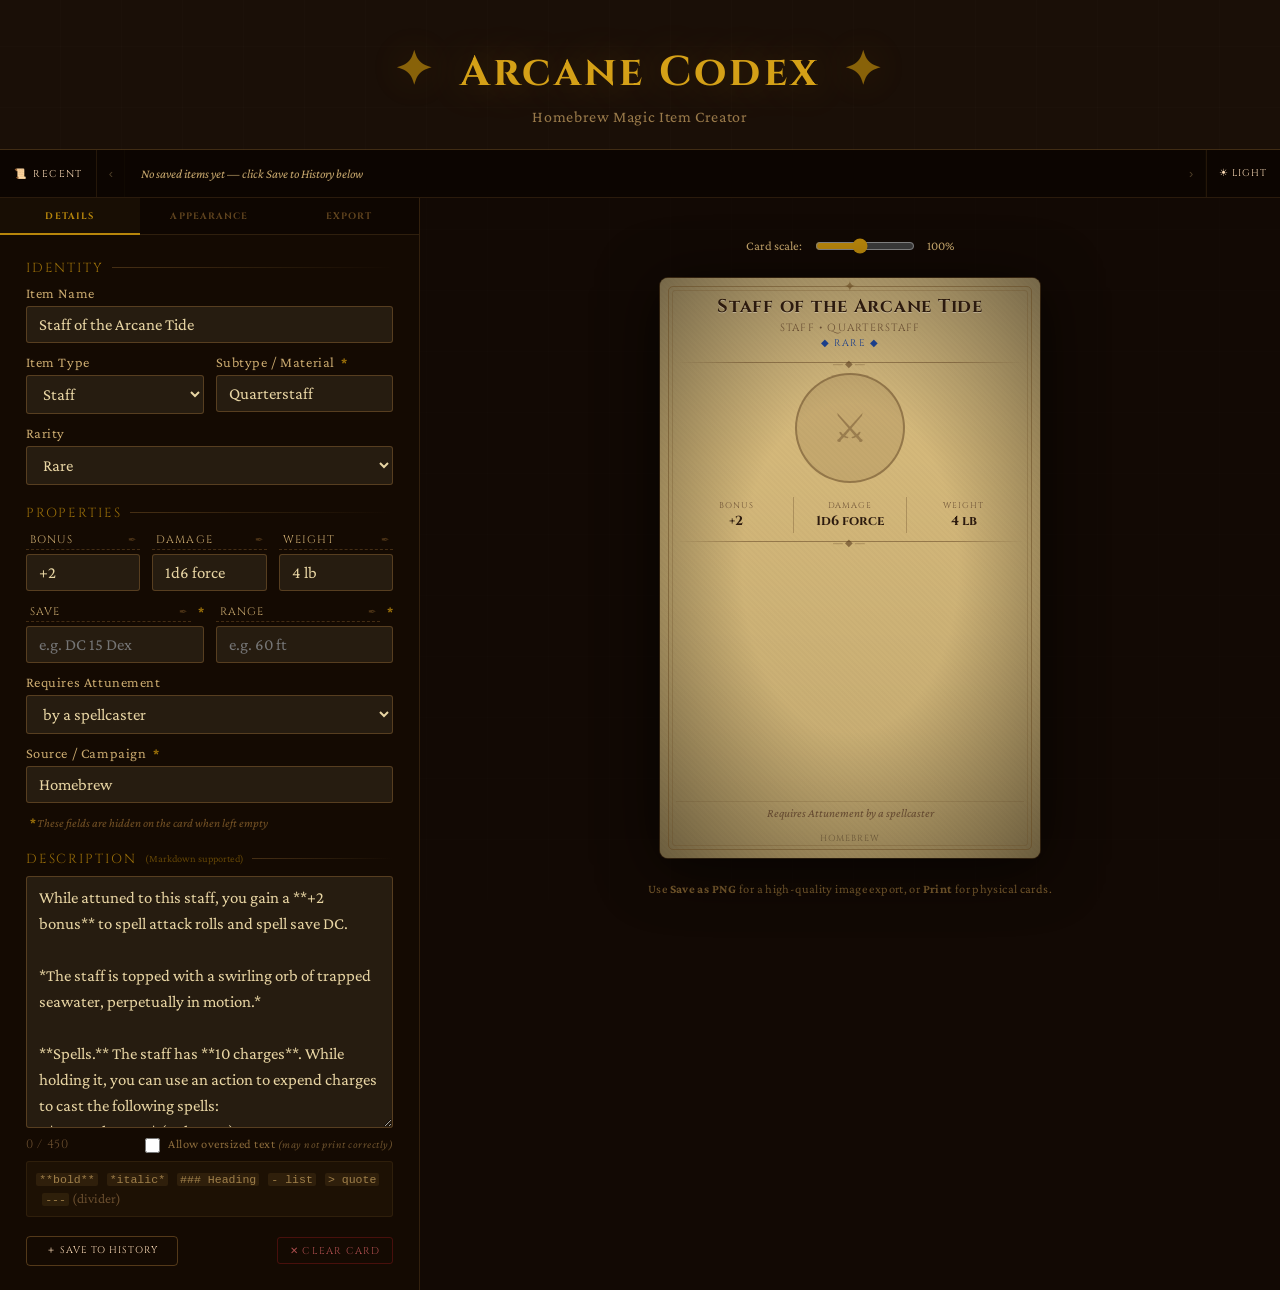
==== commit 2dfac7cf: "fix homebrew text spacing" ====
--- a/index.html
+++ b/index.html
@@ -728,7 +728,7 @@
 
   /* Footer of card */
   .card-footer {
-    padding: 8px 18px 4px;
+    padding: 8px 18px 14px;
     text-align: center;
   }
 
@@ -2187,7 +2187,7 @@
       <div class="card-description" style="font-family:'Crimson Pro',Georgia,serif;font-size:0.87rem;line-height:1.6;color:${inkCol};">${descHtml}</div>
     </div>
     ${attuneText ? `<div class="card-attunement" style="margin:0 16px 4px;text-align:center;font-family:'Crimson Pro',serif;font-style:italic;font-size:0.75rem;color:${inkCol};opacity:0.85;padding-top:14px;border-top:1px solid rgba(90,60,30,0.2);">Requires Attunement ${attuneText}</div>` : ''}
-    <div class="card-footer" style="padding:8px 18px 4px;text-align:center;">
+    <div class="card-footer" style="padding:8px 18px 14px;text-align:center;">
       <div style="font-family:Cinzel,serif;font-size:0.55rem;letter-spacing:0.1em;color:rgba(44,26,14,0.45);text-transform:uppercase;">${s.source || ''}</div>
     </div>
   `;
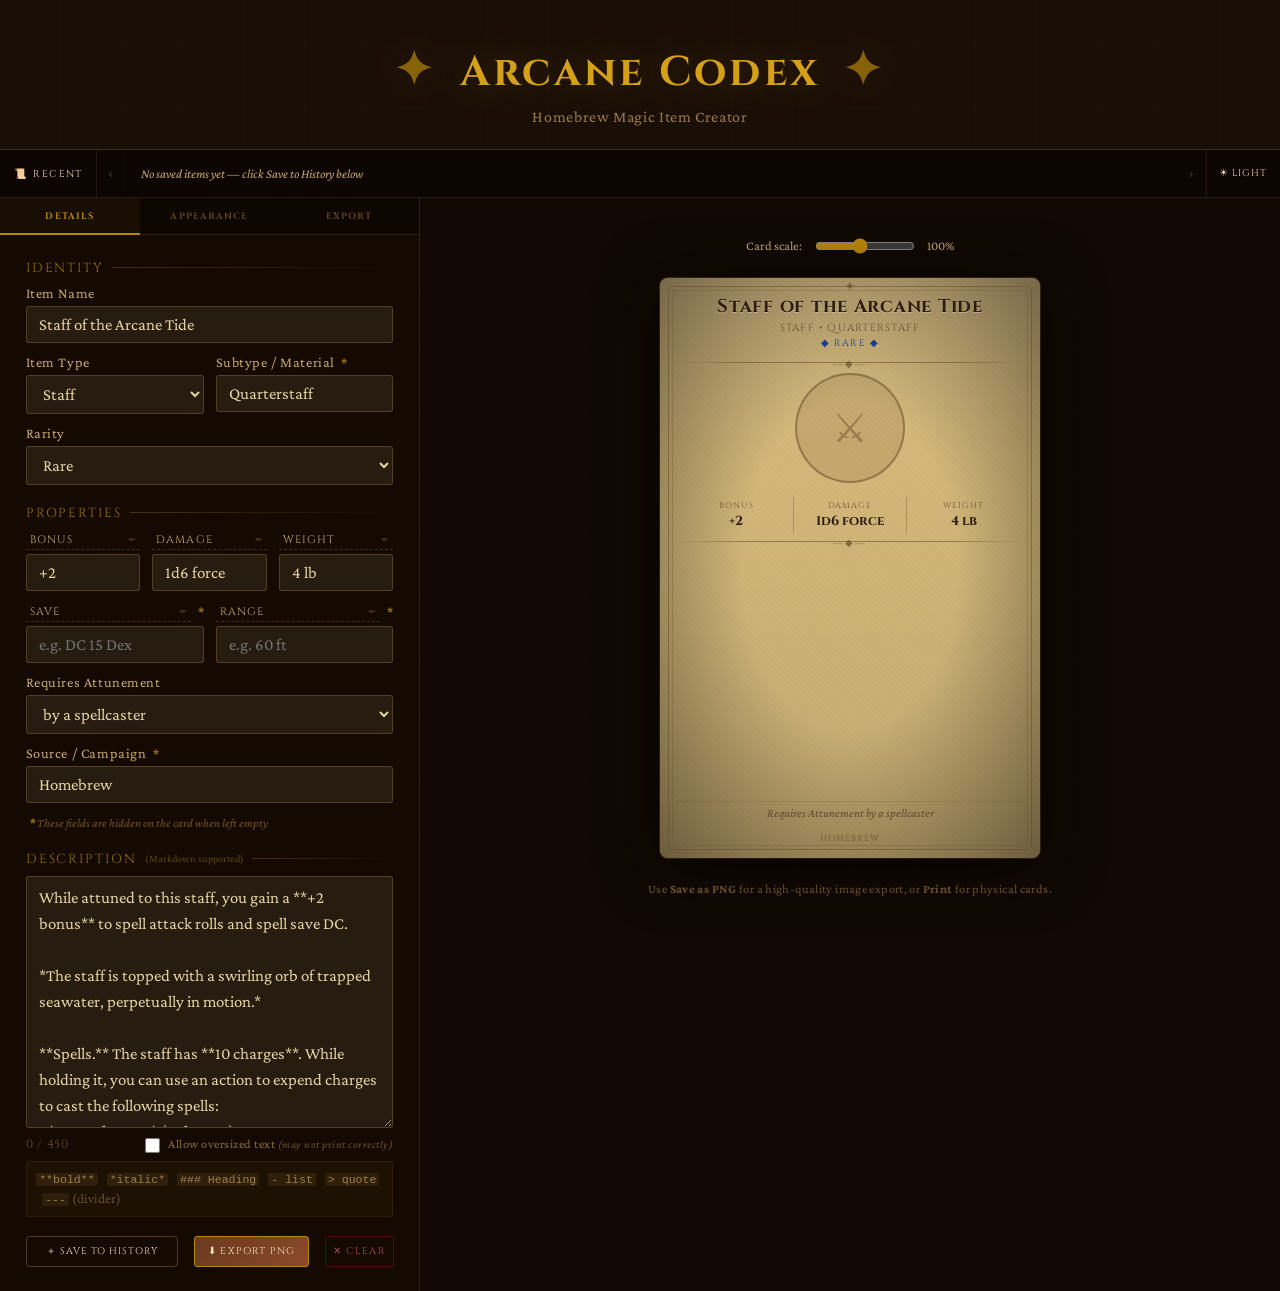
==== commit 35d5ff34: "fixes for png output and print, added some convenience buttons to description tab" ====
--- a/index.html
+++ b/index.html
@@ -396,7 +396,6 @@
     position: absolute;
     inset: 0;
     background: #d4b87a;
-    background-image: url('');
     background-size: cover;
     background-position: center;
     z-index: 0;
@@ -1045,10 +1044,10 @@
     font-style: italic;
   }
 
-  /* Off-screen render area — must use opacity:0 not visibility:hidden; html2canvas can't capture visibility:hidden */
+  /* Off-screen render area — positioned far left so it never overlaps page content when html2canvas composites */
   #offscreenRender {
-    position: fixed;
-    left: 0;
+    position: absolute;
+    left: -9999px;
     top: 0;
     opacity: 0;
     pointer-events: none;
@@ -1472,9 +1471,10 @@
         </div>
       </div>
 
-      <div style="display:flex;justify-content:space-between;align-items:center;gap:1rem;">
+      <div style="display:flex;justify-content:space-between;align-items:stretch;gap:1rem;">
         <button class="history-save-btn" id="historySaveBtn" style="border:1px solid rgba(180,130,60,0.4);border-radius:4px;padding:0.45rem 1.2rem;" title="Save current item to history">＋ Save to History</button>
-        <button class="btn btn-secondary" id="clearCardBtn" style="font-size:0.62rem;padding:0.35rem 0.75rem;border-color:rgba(139,26,26,0.45);color:rgba(200,90,90,0.85);" title="Reset all fields to blank">✕ Clear Card</button>
+        <button class="btn btn-primary" id="exportPngInline" style="padding:0.45rem 0.8rem;font-size:0.62rem;white-space:nowrap;" title="Export current card as PNG">⬇ Export PNG</button>
+        <button class="btn btn-secondary" id="clearCardBtn" style="font-size:0.62rem;padding:0.35rem 0.45rem;white-space:nowrap;border-color:rgba(139,26,26,0.45);color:rgba(200,90,90,0.85);" title="Reset all fields to blank">✕ Clear</button>
       </div>
 
     </div><!-- /tab-identity -->
@@ -2020,40 +2020,24 @@
 }
 
 // ── EXPORT PNG ──
+async function exportCurrentPng() {
+  const state = collectCurrentState();
+  const canvas = await renderStateToCanvas(state);
+  const link = document.createElement('a');
+  const name = (state.name || 'magic_item').replace(/[^a-z0-9]/gi,'_').toLowerCase();
+  link.download = `${name}.png`;
+  link.href = canvas.toDataURL('image/png');
+  link.click();
+}
+
 $('exportPng').addEventListener('click', async () => {
-  const card = $('itemCard');
-  const origTransform = card.style.transform;
-  const origTransformOrigin = card.style.transformOrigin;
-  card.style.transform = 'scale(1)';
-  card.style.transformOrigin = '';
-
-  try {
-    const canvas = await html2canvas(card, {
-      scale: 3,
-      useCORS: true,
-      allowTaint: true,
-      backgroundColor: null,
-      logging: false,
-      imageTimeout: 0,
-      ignoreElements: el => el.classList.contains('card-vignette') || el.classList.contains('img-drag-hint'),
-      onclone: (doc, el) => {
-        el.style.transform = 'scale(1)';
-        el.style.transformOrigin = '';
-        el.style.boxShadow = 'none';
-      }
-    });
-    applyCardVignette(canvas);
-    const link = document.createElement('a');
-    const name = $('itemName').value.replace(/[^a-z0-9]/gi,'_').toLowerCase() || 'magic_item';
-    link.download = `${name}.png`;
-    link.href = canvas.toDataURL('image/png');
-    link.click();
-  } catch(e) {
-    alert('Export failed. If you used external images, try uploading them directly.');
-  }
-
-  card.style.transform = origTransform;
-  card.style.transformOrigin = origTransformOrigin;
+  try { await exportCurrentPng(); }
+  catch(e) { alert('Export failed. If you used external images, try uploading them directly.'); }
+});
+
+$('exportPngInline').addEventListener('click', async () => {
+  try { await exportCurrentPng(); }
+  catch(e) { alert('Export failed. If you used external images, try uploading them directly.'); }
 });
 
 // ── PRINT (single current item) ──
@@ -2219,6 +2203,8 @@
   // Extra frame for layout to settle
   await new Promise(r => requestAnimationFrame(() => requestAnimationFrame(r)));
 
+  node.style.boxShadow = 'none';
+
   const canvas = await html2canvas(node, {
     scale: 3,
     useCORS: true,
@@ -2226,7 +2212,7 @@
     backgroundColor: null,
     logging: false,
     imageTimeout: 15000,
-    ignoreElements: el => el.classList.contains('card-vignette'),
+    ignoreElements: el => el.classList.contains('card-vignette') || el.classList.contains('img-drag-hint') || el.classList.contains('img-upload-hint'),
     onclone: (doc, el) => { el.style.boxShadow = 'none'; }
   });
   applyCardVignette(canvas);
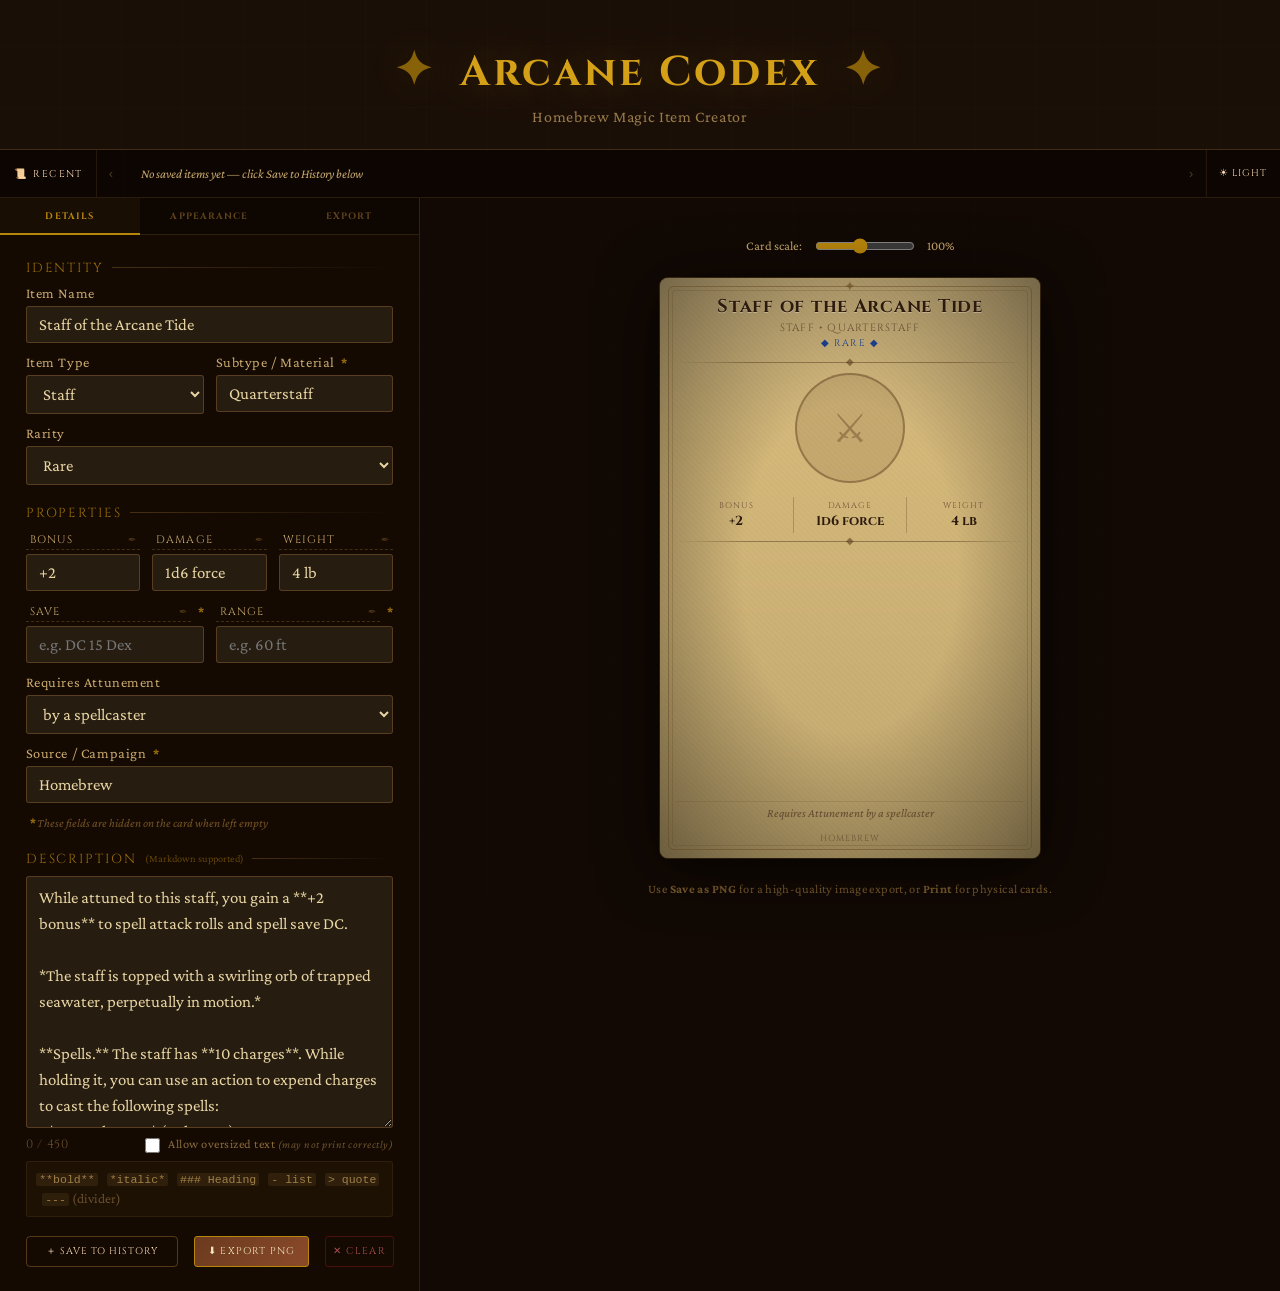
==== commit 63a4a411: "more options in appearance tab, tweak description text sizing, bring preview in line with export" ====
--- a/index.html
+++ b/index.html
@@ -391,11 +391,18 @@
     flex-shrink: 0;
   }
 
-  /* Background layer */
+  /* Background layer — solid colour only */
   .card-bg {
     position: absolute;
     inset: 0;
     background: #d4b87a;
+    z-index: 0;
+  }
+
+  /* Background image layer — separate so opacity can be controlled independently */
+  .card-bg-img {
+    position: absolute;
+    inset: 0;
     background-size: cover;
     background-position: center;
     z-index: 0;
@@ -497,15 +504,12 @@
   }
 
   .card-divider::before {
-    content: '—◆—';
+    content: '◆';
     position: absolute;
-    top: 50%; left: 50%; transform: translate(-50%,-50%);
+    left: 50%; transform: translate(-50%,-50%);
     font-size: 10px;
+    line-height: 1;
     color: rgba(90,60,30,0.6);
-    background: transparent;
-    padding: 0 4px;
-    letter-spacing: 2px;
-    white-space: nowrap;
   }
 
   /* Item image area */
@@ -679,7 +683,7 @@
   .card-description {
     font-family: 'Crimson Pro', Georgia, serif;
     font-size: 0.87rem;
-    line-height: 1.6;
+    line-height: 1.5;
     color: var(--ink);
   }
 
@@ -1538,10 +1542,38 @@
               </div>
             </div>
           </div>
+          <div class="field-group" id="bgOpacityRow" style="display:none;">
+            <label>Background image opacity</label>
+            <div style="display:flex;align-items:center;gap:0.5rem;">
+              <input type="range" id="bgOpacity" min="0" max="1" step="0.05" value="1" style="flex:1;accent-color:var(--gold);">
+              <span id="bgOpacityLabel" style="font-size:0.72rem;min-width:2.5rem;text-align:right;">100%</span>
+            </div>
+          </div>
+          <div class="field-group">
+            <label>Rarity colour <button id="resetRarityColor" style="font-size:0.6rem;padding:0.15rem 0.4rem;margin-left:0.4rem;background:transparent;border:1px solid rgba(180,130,60,0.35);border-radius:3px;color:rgba(180,130,60,0.7);cursor:pointer;">Reset</button></label>
+            <div class="color-row">
+              <input type="color" id="rarityColor" value="#1a3e8b">
+              <input type="text" id="rarityColorHex" value="" placeholder="auto" maxlength="7">
+            </div>
+          </div>
           <label class="toggle-row">
             <input type="checkbox" id="showImage" checked>
             Show item image circle
           </label>
+          <div class="field-group">
+            <label>Circle border colour</label>
+            <div class="color-row">
+              <input type="color" id="circleBorderColor" value="#5a3c1e">
+              <input type="text" id="circleBorderColorHex" value="" placeholder="auto" maxlength="7">
+            </div>
+          </div>
+          <div class="field-group">
+            <label>Circle size</label>
+            <div style="display:flex;align-items:center;gap:0.5rem;">
+              <input type="range" id="circleSize" min="70" max="160" step="5" value="110" style="flex:1;accent-color:var(--gold);">
+              <span id="circleSizeLabel" style="font-size:0.72rem;min-width:2.5rem;text-align:right;">110px</span>
+            </div>
+          </div>
           <label class="toggle-row">
             <input type="checkbox" id="showStats" checked>
             Show stats strip (damage / weight / bonus)
@@ -1600,6 +1632,7 @@
     <div id="cardScaleWrap" style="width:100%;display:flex;justify-content:center;align-items:flex-start;height:580px;">
     <div id="itemCard" class="item-card">
       <div class="card-bg" id="cardBg"></div>
+      <div class="card-bg-img" id="cardBgImg"></div>
       <div class="card-texture"></div>
       <div class="card-vignette"></div>
       <div class="card-frame" id="cardFrame">
@@ -1824,6 +1857,14 @@
   rarityEl.className = `card-rarity rarity-${rarity}`;
   const icon = rarityIcons[rarity] || '◆';
   rarityEl.textContent = `${icon} ${rarityLabels[rarity]} ${icon}`;
+  const rarityHex = $('rarityColorHex').value;
+  if (/^#[0-9a-fA-F]{6}$/.test(rarityHex)) {
+    rarityEl.style.color = rarityHex;
+    rarityEl.style.borderColor = rarityHex;
+  } else {
+    rarityEl.style.color = '';
+    rarityEl.style.borderColor = '';
+  }
 
   // Attunement
   const attuneEl = $('previewAttunement');
@@ -1888,6 +1929,21 @@
   $('statsStrip').style.display    = $('showStats').checked ? 'flex' : 'none';
   $('cardFrame').style.display     = $('showFrame').checked ? 'block' : 'none';
 
+  // Background image opacity
+  const bgOpacityVal = parseFloat($('bgOpacity').value) || 1;
+  $('bgOpacityLabel').textContent = Math.round(bgOpacityVal * 100) + '%';
+  $('cardBgImg').style.opacity = bgOpacityVal;
+
+  // Circle size + border colour
+  const circleSize = parseInt($('circleSize').value) || 110;
+  $('circleSizeLabel').textContent = circleSize + 'px';
+  const circleContainer = $('cardImgContainer');
+  circleContainer.style.width  = circleSize + 'px';
+  circleContainer.style.height = circleSize + 'px';
+  const circleBorderHex = $('circleBorderColorHex').value;
+  circleContainer.style.borderColor = /^#[0-9a-fA-F]{6}$/.test(circleBorderHex)
+    ? circleBorderHex : 'rgba(90,60,30,0.45)';
+
   // Colors
   const cardCol = $('cardColorHex').value;
   const inkCol  = $('inkColorHex').value;
@@ -1939,6 +1995,17 @@
 }
 bindColor('cardColor','cardColorHex');
 bindColor('inkColor','inkColorHex');
+bindColor('rarityColor','rarityColorHex');
+bindColor('circleBorderColor','circleBorderColorHex');
+
+$('bgOpacity').addEventListener('input', syncCard);
+$('circleSize').addEventListener('input', syncCard);
+
+$('resetRarityColor').addEventListener('click', () => {
+  $('rarityColorHex').value = '';
+  $('rarityColor').value = '#1a3e8b';
+  syncCard();
+});
 
 // ── IMAGE UPLOADS ──
 function bindUpload(inputId, previewId, zoneId, clearBtnId, onLoad) {
@@ -1965,7 +2032,8 @@
 }
 
 bindUpload('bgUpload','bgPreview','bgZone','clearBg', src => {
-  $('cardBg').style.backgroundImage = src ? `url('${src}')` : '';
+  $('cardBgImg').style.backgroundImage = src ? `url('${src}')` : '';
+  $('bgOpacityRow').style.display = src ? 'block' : 'none';
 });
 
 bindUpload('itemImgUpload','itemImgPreview','itemImgZone','clearItem', src => {
@@ -2064,13 +2132,18 @@
   wrap.className = 'item-card';
   wrap.style.cssText = `width:380px;min-height:580px;position:relative;border-radius:8px;overflow:hidden;flex-shrink:0;`;
 
-  // bg
+  // bg colour layer
   const bg = document.createElement('div');
   bg.className = 'card-bg';
   bg.style.backgroundColor = s.cardColor || '#d4b87a';
-  if (s.bgImage) bg.style.backgroundImage = `url('${s.bgImage}')`;
-  bg.style.backgroundSize = 'cover';
-  bg.style.backgroundPosition = 'center';
+
+  // bg image layer (separate so opacity is independent of colour)
+  const bgImg = document.createElement('div');
+  bgImg.className = 'card-bg-img';
+  if (s.bgImage) {
+    bgImg.style.backgroundImage = `url('${s.bgImage}')`;
+    bgImg.style.opacity = s.bgOpacity ?? 1;
+  }
 
   const texture = document.createElement('div');
   texture.className = 'card-texture';
@@ -2101,7 +2174,11 @@
   const saveLbl   = s.saveLabel   || 'Save';
   const rangeLbl  = s.rangeLabel  || 'Range';
 
-  const C = 110;
+  const C = s.circleSize || 110;
+  const circleBorder = s.circleBorderColor && /^#[0-9a-fA-F]{6}$/.test(s.circleBorderColor)
+    ? s.circleBorderColor : 'rgba(90,60,30,0.45)';
+  const rarityColorStyle = s.rarityColor && /^#[0-9a-fA-F]{6}$/.test(s.rarityColor)
+    ? `color:${s.rarityColor};border-color:${s.rarityColor};` : '';
   let itemImgHtml;
   if (s.itemImage) {
     const nw = s.imgNaturalW || C;
@@ -2142,12 +2219,12 @@
     <div class="card-header" style="padding:18px 20px 10px;text-align:center;">
       <div class="card-item-name" style="font-family:Cinzel,serif;font-size:1.15rem;font-weight:700;line-height:1.2;color:${inkCol};letter-spacing:0.04em;">${s.name || 'Unnamed Item'}</div>
       <div class="card-subtype" style="font-family:Cinzel,serif;font-size:0.65rem;color:${inkCol};letter-spacing:0.12em;text-transform:uppercase;margin-top:3px;opacity:0.85;">${s.type ? (s.subtype ? `${s.type} • ${s.subtype}` : s.type) : (s.subtype || '')}</div>
-      <div class="card-rarity rarity-${s.rarity}" style="display:block;text-align:center;font-family:Cinzel,serif;font-size:0.6rem;letter-spacing:0.14em;text-transform:uppercase;padding:2px 0;">${rarityIcon} ${rarityLabel} ${rarityIcon}</div>
+      <div class="card-rarity rarity-${s.rarity}" style="display:block;text-align:center;font-family:Cinzel,serif;font-size:0.6rem;letter-spacing:0.14em;text-transform:uppercase;padding:2px 0;${rarityColorStyle}">${rarityIcon} ${rarityLabel} ${rarityIcon}</div>
     </div>
     <div class="card-divider"></div>
     <div class="card-image-wrap" style="display:${imageWrapDisplay};grid-template-columns:1fr 1fr 1fr;align-items:center;padding:10px 20px;min-height:130px;">
       ${saveHtml}
-      <div class="card-image-container" style="width:110px;height:110px;border-radius:50%;border:2px solid rgba(90,60,30,0.45);overflow:hidden;background:rgba(90,60,30,0.12);display:${imageDisplay};align-items:center;justify-content:center;grid-column:2;">
+      <div class="card-image-container" style="width:${C}px;height:${C}px;border-radius:50%;border:2px solid ${circleBorder};overflow:hidden;background:rgba(90,60,30,0.12);display:${imageDisplay};align-items:center;justify-content:center;grid-column:2;">
         ${itemImgHtml}
       </div>
       ${rangeHtml}
@@ -2166,17 +2243,18 @@
         <span class="stat-value" style="font-family:Cinzel,serif;font-size:0.82rem;font-weight:700;color:${inkCol};display:block;margin-top:1px;">${weight}</span>
       </div>
     </div>
-    <div class="card-divider" style="margin-top:4px;"></div>
+    <div class="card-divider"></div>
     <div class="card-body" style="padding:8px 20px 16px;flex:1;">
-      <div class="card-description" style="font-family:'Crimson Pro',Georgia,serif;font-size:0.87rem;line-height:1.6;color:${inkCol};">${descHtml}</div>
+      <div class="card-description" style="font-family:'Crimson Pro',Georgia,serif;font-size:0.87rem;line-height:1.5;color:${inkCol};">${descHtml}</div>
     </div>
-    ${attuneText ? `<div class="card-attunement" style="margin:0 16px 4px;text-align:center;font-family:'Crimson Pro',serif;font-style:italic;font-size:0.75rem;color:${inkCol};opacity:0.85;padding-top:14px;border-top:1px solid rgba(90,60,30,0.2);">Requires Attunement ${attuneText}</div>` : ''}
+    ${attuneText ? `<div class="card-attunement" style="margin:0 16px 4px;text-align:center;font-family:'Crimson Pro',serif;font-style:italic;font-size:0.75rem;color:${inkCol};opacity:0.85;padding-top:4px;border-top:1px solid rgba(90,60,30,0.2);">Requires Attunement ${attuneText}</div>` : ''}
     <div class="card-footer" style="padding:8px 18px 14px;text-align:center;">
       <div style="font-family:Cinzel,serif;font-size:0.55rem;letter-spacing:0.1em;color:rgba(44,26,14,0.45);text-transform:uppercase;">${s.source || ''}</div>
     </div>
   `;
 
   wrap.appendChild(bg);
+  wrap.appendChild(bgImg);
   wrap.appendChild(texture);
   wrap.appendChild(vignette);
   wrap.appendChild(frame);
@@ -2206,7 +2284,7 @@
   node.style.boxShadow = 'none';
 
   const canvas = await html2canvas(node, {
-    scale: 3,
+    scale: 2,
     useCORS: true,
     allowTaint: true,
     backgroundColor: null,
@@ -2451,6 +2529,7 @@
     source: '', description: '',
     attunement: '', attunementCustom: '',
     cardColor: '#d4b87a', inkColor: '#2c1a0e',
+    rarityColor: null, circleSize: 110, circleBorderColor: null, bgOpacity: 1,
     showImage: true, showStats: true, showFrame: true,
     bgImage: null, itemImage: null,
     imageOffsetX: 0, imageOffsetY: 0, imageScale: 1,
@@ -2517,11 +2596,15 @@
     attunementCustom: $('attunementCustom').value,
     cardColor:   $('cardColorHex').value,
     inkColor:    $('inkColorHex').value,
+    rarityColor: $('rarityColorHex').value || null,
+    circleSize:  parseInt($('circleSize').value) || 110,
+    circleBorderColor: $('circleBorderColorHex').value || null,
+    bgOpacity:   parseFloat($('bgOpacity').value) ?? 1,
     showImage:   $('showImage').checked,
     showStats:   $('showStats').checked,
     showFrame:   $('showFrame').checked,
-    bgImage:     $('cardBg').style.backgroundImage
-                   ? $('cardBg').style.backgroundImage.replace(/^url\(['"]?/, '').replace(/['"]?\)$/, '')
+    bgImage:     $('cardBgImg').style.backgroundImage
+                   ? $('cardBgImg').style.backgroundImage.replace(/^url\(['"]?/, '').replace(/['"]?\)$/, '')
                    : null,
     itemImage:   $('cardItemImg').src && $('cardItemImg').style.display !== 'none'
                    ? $('cardItemImg').src
@@ -2558,21 +2641,31 @@
   $('cardColor').value       = s.cardColor   || '#d4b87a';
   $('inkColorHex').value     = s.inkColor    || '#2c1a0e';
   $('inkColor').value        = s.inkColor    || '#2c1a0e';
+  const rc = s.rarityColor || '';
+  $('rarityColorHex').value  = rc;
+  $('rarityColor').value     = /^#[0-9a-fA-F]{6}$/.test(rc) ? rc : '#1a3e8b';
+  const cbc = s.circleBorderColor || '';
+  $('circleBorderColorHex').value = cbc;
+  $('circleBorderColor').value    = /^#[0-9a-fA-F]{6}$/.test(cbc) ? cbc : '#5a3c1e';
+  $('circleSize').value      = s.circleSize  ?? 110;
+  $('bgOpacity').value       = s.bgOpacity   ?? 1;
   $('showImage').checked     = s.showImage   !== false;
   $('showStats').checked     = s.showStats   !== false;
   $('showFrame').checked     = s.showFrame   !== false;
 
   // Background image
   if (s.bgImage) {
-    $('cardBg').style.backgroundImage = `url('${s.bgImage}')`;
+    $('cardBgImg').style.backgroundImage = `url('${s.bgImage}')`;
     $('bgPreview').src = s.bgImage;
     $('bgZone').classList.add('has-image');
     $('clearBg').style.display = 'inline-block';
+    $('bgOpacityRow').style.display = 'block';
   } else {
-    $('cardBg').style.backgroundImage = '';
+    $('cardBgImg').style.backgroundImage = '';
     $('bgPreview').src = '';
     $('bgZone').classList.remove('has-image');
     $('clearBg').style.display = 'none';
+    $('bgOpacityRow').style.display = 'none';
   }
 
   // Item image
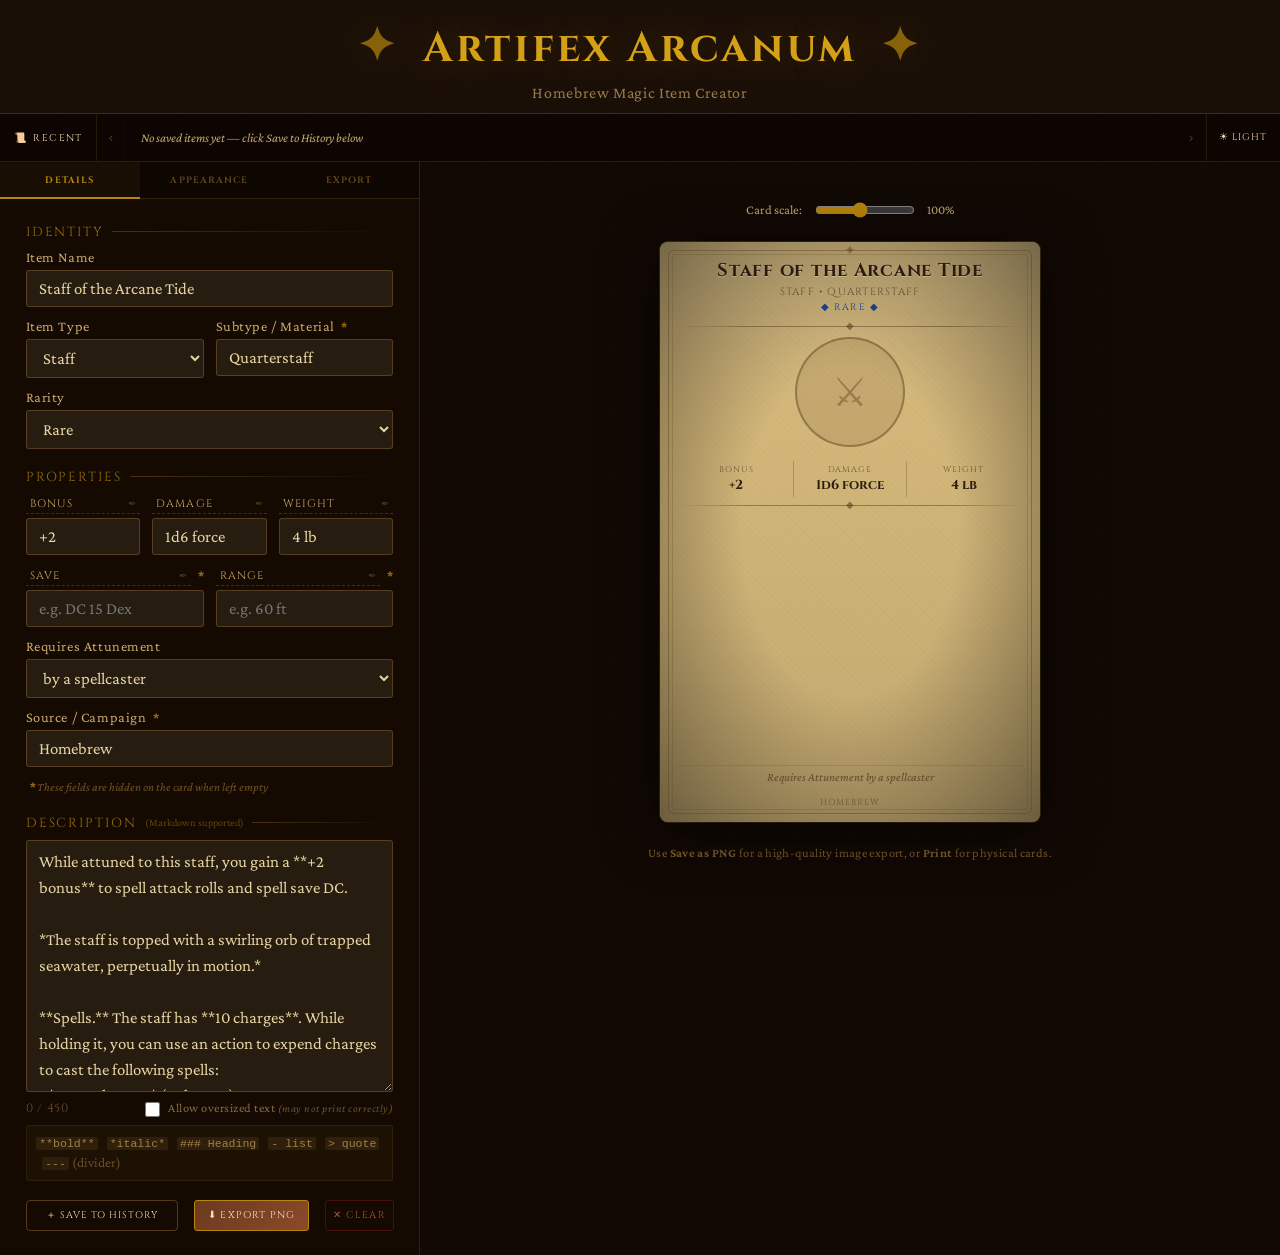
==== commit 016598f9: "update page title, add print page text, tighten header" ====
--- a/index.html
+++ b/index.html
@@ -3,7 +3,7 @@
 <head>
 <meta charset="UTF-8">
 <meta name="viewport" content="width=device-width, initial-scale=1.0">
-<title>D&D Magic Item Creator</title>
+<title>Artifex Arcanum</title>
 <link rel="preconnect" href="https://fonts.googleapis.com">
 <link href="https://fonts.googleapis.com/css2?family=Cinzel:wght@400;600;700&family=Crimson+Pro:ital,wght@0,300;0,400;0,600;1,300;1,400&display=swap" rel="stylesheet">
 <script src="https://cdnjs.cloudflare.com/ajax/libs/marked/9.1.6/marked.min.js"></script>
@@ -55,7 +55,7 @@
     position: relative;
     z-index: 1;
     text-align: center;
-    padding: 2.5rem 1rem 1.5rem;
+    padding: 1rem 1rem 0.75rem;
     border-bottom: 1px solid rgba(180,130,60,0.25);
   }
 
@@ -1265,7 +1265,7 @@
 <body>
 
 <header>
-  <h1><span class="ornament">✦</span> Arcane Codex <span class="ornament">✦</span></h1>
+  <h1><span class="ornament">✦</span> Artifex Arcanum <span class="ornament">✦</span></h1>
   <p>Homebrew Magic Item Creator</p>
 </header>
 
@@ -2333,8 +2333,15 @@
   // 3 rows × 88mm + 2 × 1mm gap = 266mm → top margin  = (297 - 266) / 2 = 15.5mm
   const pageCSS = `
     @page { size: A4 portrait; margin: 0; }
-    body { margin: 0; padding: 0; background: white;
-           width: 210mm; height: 297mm; overflow: hidden; }
+    html, body { margin: 0; padding: 0; width: 210mm; height: 297mm;
+                 overflow: hidden; background: white; }
+    .print-header {
+      font-family: Georgia, serif;
+      font-size: 7pt;
+      color: #aaa;
+      text-align: center;
+      padding: 6mm 0 2mm;
+    }
     .grid {
       display: grid;
       grid-template-columns: repeat(3, 63mm);
@@ -2342,7 +2349,7 @@
       gap: 1mm;
       width: 191mm;
       height: 266mm;
-      margin: 15.5mm auto 0;
+      margin: 0 9.5mm 0;
     }
     .card-cell {
       width: 63mm;
@@ -2374,6 +2381,7 @@
 </style>
 </head>
 <body>
+<div class="print-header">Made with the Artifex Arcanum &bull; https://deadpoodle.github.io/itemgenerator</div>
 <div class="grid">${slots}</div>
 <script>
   var imgs = document.querySelectorAll('img');
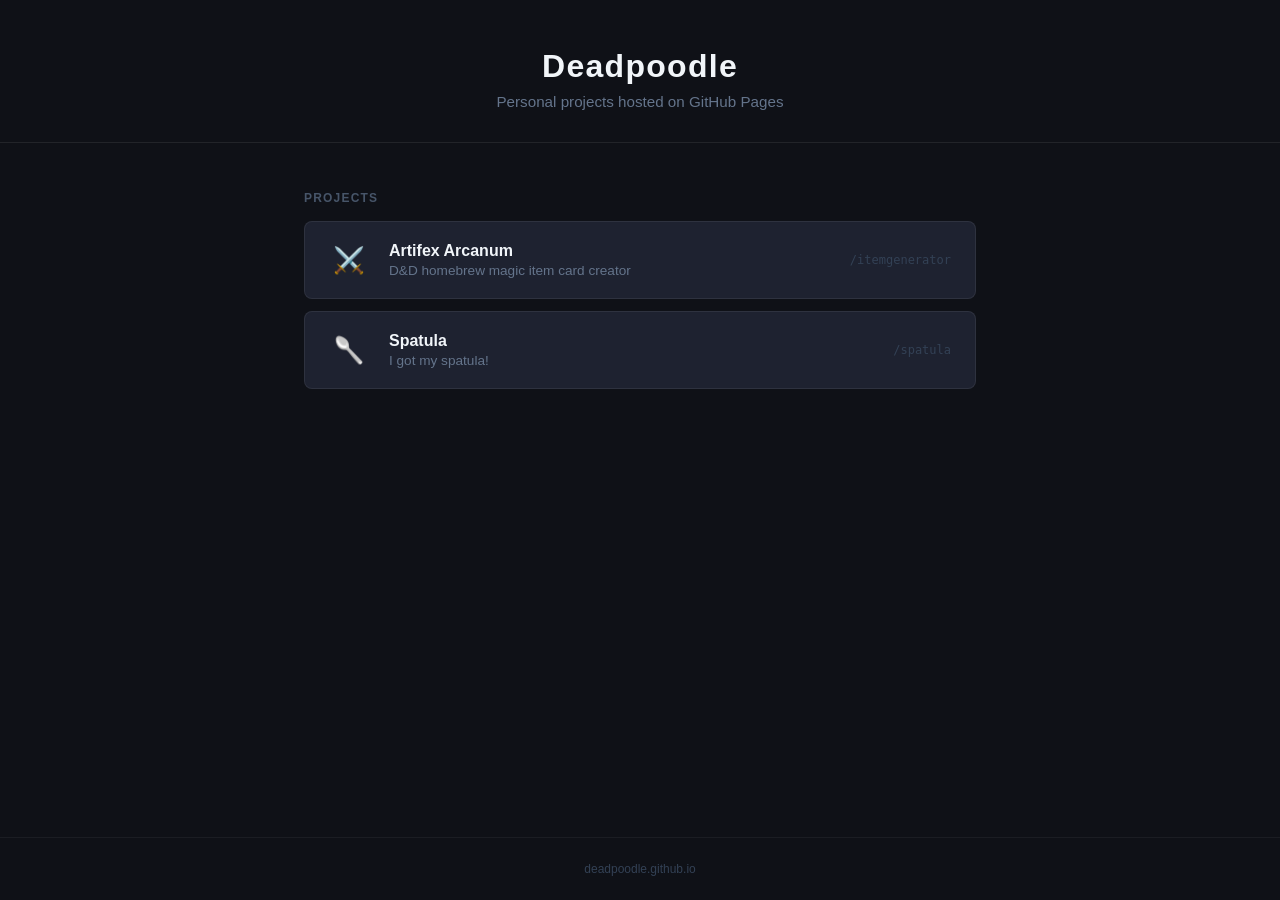
==== commit 44f30539: "move generator to its own folder, add landing page to main site" ====
--- a/index.html
+++ b/index.html
@@ -1,2836 +1,153 @@
 <!DOCTYPE html>
 <html lang="en">
 <head>
-<meta charset="UTF-8">
-<meta name="viewport" content="width=device-width, initial-scale=1.0">
-<title>Artifex Arcanum</title>
-<link rel="preconnect" href="https://fonts.googleapis.com">
-<link href="https://fonts.googleapis.com/css2?family=Cinzel:wght@400;600;700&family=Crimson+Pro:ital,wght@0,300;0,400;0,600;1,300;1,400&display=swap" rel="stylesheet">
-<script src="https://cdnjs.cloudflare.com/ajax/libs/marked/9.1.6/marked.min.js"></script>
-<style>
-  *, *::before, *::after { box-sizing: border-box; margin: 0; padding: 0; }
+  <meta charset="UTF-8">
+  <meta name="viewport" content="width=device-width, initial-scale=1.0">
+  <title>Deadpoodle</title>
+  <style>
+    *, *::before, *::after { box-sizing: border-box; margin: 0; padding: 0; }
 
-  :root {
-    --parchment: #f4e8c1;
-    --parchment-dark: #e8d5a3;
-    --parchment-darker: #d4b87a;
-    --ink: #2c1a0e;
-    --ink-light: #5a3e28;
-    --red-wax: #8b1a1a;
-    --gold: #b8860b;
-    --gold-light: #d4a017;
-    --border-ornate: #7a5c2e;
-    --bg-dark: #1a0f07;
-    --panel-bg: rgba(20, 10, 3, 0.92);
-    --input-bg: rgba(244, 232, 193, 0.08);
-    --input-border: rgba(180, 130, 60, 0.35);
-    --label-color: #c9a96e;
-    --card-w: 380px;
-    --card-h: 580px;
-  }
+    body {
+      font-family: -apple-system, BlinkMacSystemFont, 'Segoe UI', Roboto, sans-serif;
+      background: #0f1117;
+      color: #e2e8f0;
+      min-height: 100vh;
+      display: flex;
+      flex-direction: column;
+    }
 
-  body {
-    background: var(--bg-dark);
-    color: #d4b87a;
-    font-family: 'Crimson Pro', Georgia, serif;
-    min-height: 100vh;
-    display: flex;
-    flex-direction: column;
-    overflow-x: hidden;
-  }
+    header {
+      padding: 3rem 2rem 2rem;
+      text-align: center;
+      border-bottom: 1px solid rgba(255,255,255,0.08);
+    }
 
-  /* Subtle dungeon stone pattern background */
-  body::before {
-    content: '';
-    position: fixed;
-    inset: 0;
-    background-image:
-      repeating-linear-gradient(0deg, transparent, transparent 60px, rgba(255,255,255,0.012) 60px, rgba(255,255,255,0.012) 61px),
-      repeating-linear-gradient(90deg, transparent, transparent 60px, rgba(255,255,255,0.012) 60px, rgba(255,255,255,0.012) 61px);
-    pointer-events: none;
-    z-index: 0;
-  }
+    header h1 {
+      font-size: 2rem;
+      font-weight: 700;
+      letter-spacing: 0.04em;
+      color: #f1f5f9;
+    }
 
-  header {
-    position: relative;
-    z-index: 1;
-    text-align: center;
-    padding: 1rem 1rem 0.75rem;
-    border-bottom: 1px solid rgba(180,130,60,0.25);
-  }
+    header p {
+      margin-top: 0.5rem;
+      font-size: 0.95rem;
+      color: #64748b;
+    }
 
-  header h1 {
-    font-family: 'Cinzel', serif;
-    font-size: clamp(1.6rem, 4vw, 2.6rem);
-    font-weight: 700;
-    color: var(--gold-light);
-    letter-spacing: 0.08em;
-    text-shadow: 0 0 40px rgba(212,160,23,0.3);
-  }
+    main {
+      flex: 1;
+      max-width: 720px;
+      width: 100%;
+      margin: 3rem auto;
+      padding: 0 1.5rem;
+    }
 
-  header p {
-    color: var(--ink-light);
-    color: #9a7a4a;
-    font-size: 1rem;
-    margin-top: 0.4rem;
-    letter-spacing: 0.04em;
-  }
+    h2 {
+      font-size: 0.75rem;
+      font-weight: 600;
+      letter-spacing: 0.1em;
+      text-transform: uppercase;
+      color: #475569;
+      margin-bottom: 1rem;
+    }
 
-  .ornament {
-    display: inline-block;
-    color: var(--gold);
-    margin: 0 0.6rem;
-    opacity: 0.7;
-    font-size: 1.1em;
-  }
+    .project-list {
+      display: flex;
+      flex-direction: column;
+      gap: 0.75rem;
+    }
 
-  .workspace {
-    position: relative;
-    z-index: 1;
-    display: grid;
-    grid-template-columns: 420px 1fr;
-    gap: 0;
-    flex: 1;
-    min-height: calc(100vh - 100px);
-  }
+    .project-card {
+      display: flex;
+      align-items: center;
+      gap: 1.25rem;
+      padding: 1.25rem 1.5rem;
+      background: #1e2230;
+      border: 1px solid rgba(255,255,255,0.07);
+      border-radius: 8px;
+      text-decoration: none;
+      color: inherit;
+      transition: background 0.15s, border-color 0.15s;
+    }
 
-  /* ── LEFT PANEL ── */
-  .controls {
-    background: var(--panel-bg);
-    border-right: 1px solid rgba(180,130,60,0.2);
-    display: flex;
-    flex-direction: column;
-    overflow: hidden;
-  }
+    .project-card:hover {
+      background: #252b3b;
+      border-color: rgba(255,255,255,0.14);
+    }
 
-  /* ── TABS ── */
-  .tab-bar {
-    display: flex;
-    flex-shrink: 0;
-    border-bottom: 1px solid rgba(180,130,60,0.2);
-    background: rgba(0,0,0,0.3);
-  }
-  .tab-btn {
-    flex: 1;
-    padding: 0.7rem 0.3rem;
-    background: none;
-    border: none;
-    border-bottom: 2px solid transparent;
-    color: rgba(180,130,60,0.5);
-    font-family: 'Cinzel', serif;
-    font-size: 0.58rem;
-    font-weight: 700;
-    letter-spacing: 0.12em;
-    text-transform: uppercase;
-    cursor: pointer;
-    transition: color 0.15s, border-color 0.15s, background 0.15s;
-    margin-bottom: -1px;
-  }
-  .tab-btn:hover { color: var(--gold-light); }
-  .tab-btn.active {
-    color: var(--gold);
-    border-bottom-color: var(--gold);
-    background: rgba(180,130,60,0.06);
-  }
-  .tab-panel {
-    display: none;
-    flex-direction: column;
-    gap: 1.2rem;
-    padding: 1.5rem 1.6rem;
-    overflow-y: auto;
-    flex: 1;
-  }
-  .tab-panel.active { display: flex; }
-  .tab-panel::-webkit-scrollbar { width: 5px; }
-  .tab-panel::-webkit-scrollbar-track { background: transparent; }
-  .tab-panel::-webkit-scrollbar-thumb { background: rgba(180,130,60,0.3); border-radius: 3px; }
+    .project-icon {
+      font-size: 1.6rem;
+      flex-shrink: 0;
+      width: 2.5rem;
+      text-align: center;
+    }
 
-  /* ── UPLOAD HINT (card image circle, no image loaded) ── */
-  .img-upload-hint {
-    position: absolute;
-    inset: 0;
-    border-radius: 50%;
-    display: flex;
-    flex-direction: column;
-    align-items: center;
-    justify-content: center;
-    gap: 3px;
-    color: rgba(255,255,255,0);
-    opacity: 0;
-    transition: opacity 0.18s;
-    cursor: pointer;
-    z-index: 4;
-    text-align: center;
-  }
-  .img-upload-hint .hint-icon { font-size: 1.1rem; line-height: 1; }
-  .img-upload-hint .hint-text {
-    font-family: 'Cinzel', serif;
-    font-size: 0.42rem;
-    letter-spacing: 0.1em;
-    text-transform: uppercase;
-    line-height: 1.5;
-  }
-  .card-image-container:not(.has-img):hover .img-upload-hint {
-    opacity: 1;
-    background: rgba(0,0,0,0.52);
-    color: rgba(255,255,255,0.92);
-  }
-  .card-image-container.has-img .img-upload-hint { pointer-events: none; }
+    .project-info { flex: 1; min-width: 0; }
 
-  .section-title {
-    font-family: 'Cinzel', serif;
-    font-size: 0.82rem;
-    letter-spacing: 0.15em;
-    text-transform: uppercase;
-    color: var(--gold);
-    opacity: 0.8;
-    margin-bottom: 0.5rem;
-    display: flex;
-    align-items: center;
-    gap: 0.5rem;
-  }
+    .project-name {
+      font-size: 1rem;
+      font-weight: 600;
+      color: #f1f5f9;
+    }
 
-  /* ── FIELD NOTE ASTERISK ── */
-  .field-note {
-    color: var(--gold);
-    font-size: 0.8rem;
-    font-weight: 700;
-    margin-left: 3px;
-    opacity: 0.85;
-  }
-  .field-note-legend {
-    font-family: 'Crimson Pro', serif;
-    font-style: italic;
-    font-size: 0.76rem;
-    color: rgba(180,130,60,0.6);
-    margin-top: 0.15rem;
-  }
-  body.light .field-note-legend { color: rgba(100,65,20,0.55); }
+    .project-desc {
+      font-size: 0.85rem;
+      color: #64748b;
+      margin-top: 0.2rem;
+    }
 
-  .section-title::after {
-    content: '';
-    flex: 1;
-    height: 1px;
-    background: linear-gradient(to right, rgba(180,130,60,0.4), transparent);
-  }
+    .project-url {
+      font-size: 0.75rem;
+      color: #334155;
+      font-family: monospace;
+      flex-shrink: 0;
+    }
 
-  .field-group {
-    display: flex;
-    flex-direction: column;
-    gap: 0.3rem;
-  }
-
-  label {
-    font-size: 0.9rem;
-    color: var(--label-color);
-    letter-spacing: 0.04em;
-  }
-
-  input[type="text"],
-  select,
-  textarea {
-    width: 100%;
-    background: var(--input-bg);
-    border: 1px solid var(--input-border);
-    border-radius: 3px;
-    color: #e8d5a3;
-    font-family: 'Crimson Pro', Georgia, serif;
-    font-size: 1.05rem;
-    padding: 0.5rem 0.75rem;
-    outline: none;
-    transition: border-color 0.2s, background 0.2s;
-  }
-
-  input[type="text"]:focus,
-  select:focus,
-  textarea:focus {
-    border-color: rgba(180,130,60,0.65);
-    background: rgba(244,232,193,0.13);
-  }
-
-  select option { background: #1a0f07; color: #e8d5a3; }
-
-  textarea { resize: vertical; min-height: 80px; line-height: 1.55; }
-
-  .row-2 { display: grid; grid-template-columns: 1fr 1fr; gap: 0.75rem; }
-  .row-3 { display: grid; grid-template-columns: 1fr 1fr 1fr; gap: 0.75rem; }
-
-  /* Image upload zones */
-  .upload-zone {
-    border: 1.5px dashed rgba(180,130,60,0.35);
-    border-radius: 4px;
-    padding: 0.8rem;
-    text-align: center;
-    cursor: pointer;
-    transition: border-color 0.2s, background 0.2s;
-    position: relative;
-    overflow: hidden;
-  }
-
-  .upload-zone:hover { border-color: rgba(180,130,60,0.65); background: rgba(244,232,193,0.05); }
-  .upload-zone.has-image { border-style: solid; border-color: rgba(180,130,60,0.5); }
-
-  .upload-zone input[type="file"] {
-    position: absolute; inset: 0; opacity: 0; cursor: pointer; width: 100%; height: 100%;
-  }
-
-  .upload-preview {
-    width: 100%;
-    max-height: 80px;
-    object-fit: cover;
-    border-radius: 3px;
-    display: none;
-  }
-
-  .upload-zone.has-image .upload-preview { display: block; }
-  .upload-zone.has-image .upload-placeholder { display: none; }
-
-  .upload-placeholder {
-    color: #7a5c2e;
-    font-size: 0.9rem;
-    line-height: 1.5;
-  }
-
-  .upload-placeholder span { display: block; font-size: 1.4rem; margin-bottom: 0.2rem; }
-
-  /* Editable stat-label rename inputs */
-  input.stat-label-rename {
-    font-family: 'Cinzel', serif;
-    font-size: 0.68rem;
-    letter-spacing: 0.1em;
-    text-transform: uppercase;
-    color: var(--label-color);
-    background: transparent;
-    border: none;
-    border-bottom: 1px dashed rgba(180,130,60,0.3);
-    border-radius: 0;
-    padding: 2px 4px;
-  }
-  input.stat-label-rename:focus {
-    background: transparent;
-    border-color: transparent;
-    border-bottom-color: rgba(180,130,60,0.65);
-  }
-
-  /* Color pickers */
-  .color-row { display: flex; gap: 0.5rem; align-items: center; }
-  .color-row input[type="color"] {
-    width: 36px; height: 36px; border-radius: 3px;
-    border: 1px solid var(--input-border);
-    padding: 2px; cursor: pointer; background: transparent;
-    flex-shrink: 0;
-  }
-  .color-row input[type="text"] { flex: 1; }
-
-  /* Rarity badge preview */
-  .rarity-preview {
-    display: inline-block;
-    padding: 0.15rem 0.6rem;
-    border-radius: 2px;
-    font-size: 0.72rem;
-    font-family: 'Cinzel', serif;
-    letter-spacing: 0.08em;
-    border: 1px solid currentColor;
-  }
-
-  /* Buttons */
-  .btn {
-    font-family: 'Cinzel', serif;
-    font-size: 0.86rem;
-    letter-spacing: 0.12em;
-    padding: 0.6rem 1.2rem;
-    border-radius: 3px;
-    cursor: pointer;
-    border: 1px solid;
-    transition: all 0.2s;
-    text-transform: uppercase;
-  }
-
-  .btn-primary {
-    background: linear-gradient(135deg, #6b3a1f, #8b4a2a);
-    border-color: var(--gold);
-    color: var(--parchment);
-  }
-
-  .btn-primary:hover { background: linear-gradient(135deg, #8b4a2a, #a05a35); box-shadow: 0 0 20px rgba(184,134,11,0.3); }
-
-  .btn-secondary {
-    background: transparent;
-    border-color: rgba(180,130,60,0.4);
-    color: var(--label-color);
-  }
-
-  .btn-secondary:hover { border-color: rgba(180,130,60,0.7); color: var(--gold-light); }
-
-  .btn-row { display: flex; gap: 0.6rem; flex-wrap: wrap; }
-
-  /* ── RIGHT PANEL ── */
-  .preview-area {
-    display: flex;
-    flex-direction: column;
-    align-items: center;
-    justify-content: flex-start;
-    padding: 2.5rem 2rem;
-    gap: 1.5rem;
-    overflow-y: auto;
-    background: rgba(10,5,2,0.5);
-  }
-
-  .preview-area::-webkit-scrollbar { width: 5px; }
-  .preview-area::-webkit-scrollbar-track { background: transparent; }
-  .preview-area::-webkit-scrollbar-thumb { background: rgba(180,130,60,0.25); border-radius: 3px; }
-
-  /* ── ITEM CARD ── */
-  .item-card {
-    width: var(--card-w);
-    min-height: var(--card-h);
-    position: relative;
-    border-radius: 8px;
-    overflow: hidden;
-    box-shadow: 0 8px 60px rgba(0,0,0,0.7), 0 0 0 1px rgba(180,130,60,0.3);
-    flex-shrink: 0;
-  }
-
-  /* Background layer — solid colour only */
-  .card-bg {
-    position: absolute;
-    inset: 0;
-    background: #d4b87a;
-    z-index: 0;
-  }
-
-  /* Background image layer — separate so opacity can be controlled independently */
-  .card-bg-img {
-    position: absolute;
-    inset: 0;
-    background-size: cover;
-    background-position: center;
-    z-index: 0;
-  }
-
-  /* Parchment texture overlay — real div so html2canvas captures it */
-  .card-texture {
-    position: absolute;
-    inset: 0;
-    background:
-      repeating-linear-gradient(45deg, transparent, transparent 2px, rgba(0,0,0,0.015) 2px, rgba(0,0,0,0.015) 4px),
-      linear-gradient(to bottom, rgba(255,255,255,0.08) 0%, transparent 30%, rgba(0,0,0,0.08) 100%);
-    z-index: 0;
-    pointer-events: none;
-  }
-
-  /* Vignette */
-  .card-vignette {
-    position: absolute;
-    inset: 0;
-    background: radial-gradient(ellipse at center, transparent 40%, rgba(0,0,0,0.45) 100%);
-    z-index: 1;
-    pointer-events: none;
-  }
-
-  .card-content {
-    position: relative;
-    z-index: 2;
-    padding: 0;
-    display: flex;
-    flex-direction: column;
-    height: 580px;
-    overflow: hidden;
-  }
-
-  /* Ornate border frame */
-  .card-frame {
-    position: absolute;
-    inset: 8px;
-    border: 1.5px solid rgba(100,70,30,0.5);
-    border-radius: 5px;
-    pointer-events: none;
-    z-index: 10;
-  }
-
-  /* Inner frame line — real div */
-  .card-frame-inner {
-    position: absolute;
-    inset: 3px;
-    border: 0.5px solid rgba(100,70,30,0.25);
-    border-radius: 3px;
-    pointer-events: none;
-  }
-
-  /* Top ornament — real div */
-  .card-frame-ornament {
-    position: absolute;
-    top: -8px; left: 50%; transform: translateX(-50%);
-    color: rgba(100,70,30,0.6);
-    font-size: 14px;
-    line-height: 1;
-    white-space: nowrap;
-    pointer-events: none;
-  }
-
-  /* Header band */
-  .card-header {
-    padding: 18px 20px 10px;
-    text-align: center;
-    position: relative;
-  }
-
-  .card-item-name {
-    font-family: 'Cinzel', serif;
-    font-size: 1.15rem;
-    font-weight: 700;
-    line-height: 1.2;
-    color: var(--ink);
-    text-shadow: 0 1px 0 rgba(255,255,255,0.3);
-    letter-spacing: 0.04em;
-  }
-
-  .card-subtype {
-    font-family: 'Cinzel', serif;
-    font-size: 0.65rem;
-    color: var(--ink-light);
-    letter-spacing: 0.12em;
-    text-transform: uppercase;
-    margin-top: 3px;
-    opacity: 0.85;
-  }
-
-  /* Divider */
-  .card-divider {
-    height: 1px;
-    margin: 0 16px;
-    background: linear-gradient(to right, transparent, rgba(90,60,30,0.5) 20%, rgba(90,60,30,0.5) 80%, transparent);
-    position: relative;
-  }
-
-  .card-divider::before {
-    content: '◆';
-    position: absolute;
-    left: 50%; transform: translate(-50%,-50%);
-    font-size: 10px;
-    line-height: 1;
-    color: rgba(90,60,30,0.6);
-  }
-
-  /* Item image area */
-  .card-image-wrap {
-    display: grid;
-    grid-template-columns: 1fr 1fr 1fr;
-    align-items: center;
-    padding: 10px 20px;
-    min-height: 130px;
-  }
-
-  .card-side-stat {
-    text-align: center;
-    padding: 0 6px;
-  }
-
-  /* Label rename input wrapper with edit icon */
-  .label-rename-wrap {
-    position: relative;
-    display: flex;
-    align-items: center;
-  }
-  .label-rename-wrap input.stat-label-rename {
-    flex: 1;
-    padding-right: 18px;
-  }
-  .label-rename-icon {
-    position: absolute;
-    right: 4px;
-    font-size: 0.65rem;
-    color: rgba(180,130,60,0.35);
-    pointer-events: none;
-    line-height: 1;
-    user-select: none;
-  }
-
-  .side-stat-label {
-    font-family: 'Cinzel', serif;
-    font-size: 0.5rem;
-    letter-spacing: 0.12em;
-    color: var(--ink-light);
-    opacity: 0.8;
-    text-transform: uppercase;
-    display: block;
-  }
-
-  .side-stat-value {
-    font-family: 'Cinzel', serif;
-    font-size: 0.72rem;
-    font-weight: 700;
-    color: var(--ink);
-    display: block;
-    margin-top: 3px;
-    line-height: 1.3;
-  }
-
-  .card-image-container {
-    width: 110px;
-    height: 110px;
-    border-radius: 50%;
-    border: 2px solid rgba(90,60,30,0.45);
-    overflow: hidden;
-    background: rgba(90,60,30,0.12);
-    display: flex;
-    align-items: center;
-    justify-content: center;
-    position: relative;
-    grid-column: 2;
-    justify-self: center;
-  }
-
-  .card-image-container img {
-    position: absolute;
-    cursor: grab;
-    user-select: none;
-    -webkit-user-drag: none;
-  }
-  .card-image-container img:active { cursor: grabbing; }
-
-  .img-drag-hint {
-    position: absolute;
-    inset: 0;
-    border-radius: 50%;
-    display: flex;
-    flex-direction: column;
-    align-items: center;
-    justify-content: center;
-    gap: 3px;
-    background: rgba(0,0,0,0.52);
-    color: rgba(255,255,255,0.92);
-    opacity: 0;
-    transition: opacity 0.18s;
-    pointer-events: none;
-    z-index: 5;
-    text-align: center;
-  }
-  .img-drag-hint .hint-icon {
-    font-size: 1.1rem;
-    line-height: 1;
-  }
-  .img-drag-hint .hint-text {
-    font-family: 'Cinzel', serif;
-    font-size: 0.42rem;
-    letter-spacing: 0.1em;
-    text-transform: uppercase;
-    line-height: 1.5;
-  }
-  .card-image-container.has-img:hover .img-drag-hint { opacity: 1; }
-
-  .card-image-placeholder {
-    color: rgba(90,60,30,0.4);
-    font-size: 2.5rem;
-    user-select: none;
-  }
-
-  /* Stats strip */
-  .card-stats {
-    display: flex;
-    justify-content: center;
-    gap: 0;
-    padding: 4px 20px;
-  }
-
-  .card-stat {
-    text-align: center;
-    padding: 3px 12px;
-    border-right: 1px solid rgba(90,60,30,0.3);
-    flex: 1;
-  }
-
-  .card-stat:last-child { border-right: none; }
-
-  .stat-label {
-    font-family: 'Cinzel', serif;
-    font-size: 0.52rem;
-    letter-spacing: 0.12em;
-    color: var(--ink-light);
-    opacity: 0.8;
-    text-transform: uppercase;
-    display: block;
-  }
-
-  .stat-value {
-    font-family: 'Cinzel', serif;
-    font-size: 0.82rem;
-    font-weight: 700;
-    color: var(--ink);
-    display: block;
-    margin-top: 1px;
-  }
-
-  /* Rarity badge on card */
-  .card-rarity {
-    display: block;
-    text-align: center;
-    font-family: 'Cinzel', serif;
-    font-size: 0.6rem;
-    letter-spacing: 0.14em;
-    text-transform: uppercase;
-    padding: 2px 0;
-  }
-
-  /* Description body */
-  .card-body {
-    padding: 8px 20px 16px;
-    flex: 1;
-    overflow: hidden;
-    min-height: 0;
-  }
-
-  .card-description {
-    font-family: 'Crimson Pro', Georgia, serif;
-    font-size: 0.87rem;
-    line-height: 1.5;
-    color: var(--ink);
-  }
-
-  /* Markdown styles inside card */
-  .card-description p { margin-bottom: 0.5em; }
-  .card-description p:last-child { margin-bottom: 0; }
-  .card-description strong { font-weight: 600; color: var(--ink); }
-  .card-description em { font-style: italic; }
-  .card-description ul { padding-left: 1.2em; margin: 0.3em 0; }
-  .card-description li { margin-bottom: 0.2em; }
-  .card-description h1,
-  .card-description h2,
-  .card-description h3 {
-    font-family: 'Cinzel', serif;
-    font-weight: 600;
-    color: var(--ink);
-    margin: 0.5em 0 0.3em;
-    font-size: 0.88rem;
-  }
-  .card-description hr {
-    border: none;
-    border-top: 1px solid rgba(90,60,30,0.3);
-    margin: 0.5em 0;
-  }
-  .card-description blockquote {
-    border-left: 2px solid rgba(90,60,30,0.4);
-    padding-left: 0.7em;
-    font-style: italic;
-    color: var(--ink-light);
-    margin: 0.4em 0;
-  }
-
-  /* Attunement tag */
-  .card-attunement {
-    margin: 0 16px 4px;
-    text-align: center;
-    font-family: 'Crimson Pro', serif;
-    font-style: italic;
-    font-size: 0.75rem;
-    color: var(--ink-light);
-    opacity: 0.85;
-    padding-top: 4px;
-    border-top: 1px solid rgba(90,60,30,0.2);
-  }
-
-  /* Footer of card */
-  .card-footer {
-    padding: 8px 18px 14px;
-    text-align: center;
-  }
-
-  .card-source {
-    font-family: 'Cinzel', serif;
-    font-size: 0.55rem;
-    letter-spacing: 0.1em;
-    color: rgba(44,26,14,0.45);
-    text-transform: uppercase;
-  }
-
-  /* Rarity colors */
-  .rarity-common      { color: #555; border-color: #aaa; }
-  .rarity-uncommon    { color: #1a6e1a; border-color: #3a9a3a; }
-  .rarity-rare        { color: #1a3e8b; border-color: #3a6acc; }
-  .rarity-very-rare   { color: #5a1a8b; border-color: #8a3acc; }
-  .rarity-legendary   { color: #8b4a00; border-color: #c97d00; }
-  .rarity-artifact    { color: #8b1a1a; border-color: #cc3a3a; }
-  .rarity-unique      { color: #2e6b6b; border-color: #4a9a9a; }
-
-  /* Rarity colors on the dark history bar — use the lighter border-color values */
-  .history-rarity.rarity-common      { color: #aaa; }
-  .history-rarity.rarity-uncommon    { color: #3a9a3a; }
-  .history-rarity.rarity-rare        { color: #3a6acc; }
-  .history-rarity.rarity-very-rare   { color: #8a3acc; }
-  .history-rarity.rarity-legendary   { color: #c97d00; }
-  .history-rarity.rarity-artifact    { color: #cc3a3a; }
-  .history-rarity.rarity-unique      { color: #4a9a9a; }
-
-  /* Export hint */
-  .export-hint {
-    font-size: 0.78rem;
-    color: #7a5c2e;
-    text-align: center;
-    letter-spacing: 0.03em;
-  }
-
-  /* Scale control */
-  .scale-control {
-    display: flex;
-    align-items: center;
-    gap: 0.8rem;
-    font-size: 0.8rem;
-    color: var(--label-color);
-  }
-
-  .scale-control input[type="range"] {
-    width: 100px;
-    accent-color: var(--gold);
-  }
-
-  /* Markdown helper */
-  .md-hint {
-    font-size: 0.85rem;
-    color: #6a4e2e;
-    padding: 0.4rem 0.6rem;
-    background: rgba(180,130,60,0.06);
-    border-radius: 3px;
-    border: 1px solid rgba(180,130,60,0.12);
-    line-height: 1.5;
-  }
-
-  .md-hint code {
-    font-family: monospace;
-    background: rgba(180,130,60,0.12);
-    padding: 0 3px;
-    border-radius: 2px;
-    font-size: 0.85em;
-    color: #a0804a;
-  }
-
-  /* Checkbox toggle */
-  .toggle-row {
-    display: flex;
-    align-items: center;
-    gap: 0.6rem;
-    font-size: 0.93rem;
-    color: var(--label-color);
-    cursor: pointer;
-  }
-
-  .toggle-row input[type="checkbox"] {
-    width: 15px; height: 15px;
-    accent-color: var(--gold);
-    cursor: pointer;
-  }
-
-  /* ── HISTORY BAR ── */
-  .history-bar {
-    position: relative;
-    z-index: 2;
-    background: rgba(12, 6, 2, 0.95);
-    border-bottom: 1px solid rgba(180,130,60,0.18);
-    display: flex;
-    align-items: stretch;
-    overflow: hidden;
-    height: 48px;
-    flex-shrink: 0;
-  }
-
-  /* Fixed left label */
-  .history-label {
-    font-family: 'Cinzel', serif;
-    font-size: 0.62rem;
-    letter-spacing: 0.14em;
-    text-transform: uppercase;
-    color: #ffdeb9;
-    padding: 0 0.85rem;
-    display: flex;
-    align-items: center;
-    white-space: nowrap;
-    border-right: 1px solid rgba(180,130,60,0.15);
-    flex-shrink: 0;
-    gap: 0.4rem;
-  }
-
-  /* Arrow scroll buttons */
-  .history-arrow {
-    flex-shrink: 0;
-    width: 28px;
-    background: rgba(12,6,2,0.95);
-    border: none;
-    border-right: 1px solid rgba(180,130,60,0.1);
-    color: #c9a96e;
-    font-size: 0.8rem;
-    cursor: pointer;
-    display: flex;
-    align-items: center;
-    justify-content: center;
-    transition: color 0.15s, background 0.15s, opacity 0.2s;
-    opacity: 0.35;
-    padding: 0;
-  }
-  .history-arrow:last-of-type { border-right: none; border-left: 1px solid rgba(180,130,60,0.1); }
-  .history-arrow:hover { color: var(--gold-light); background: rgba(180,130,60,0.07); }
-  .history-arrow.active { opacity: 1; color: #c9a96e; }
-
-  /* Scrollable track — the only part that scrolls */
-  .history-track {
-    flex: 1;
-    display: flex;
-    align-items: stretch;
-    overflow-x: auto;
-    overflow-y: hidden;
-    scroll-behavior: smooth;
-    /* Hide scrollbar visually but keep it functional */
-    scrollbar-width: none;
-    min-width: 0;
-  }
-  .history-track::-webkit-scrollbar { display: none; }
-
-  .history-empty {
-    font-family: 'Crimson Pro', serif;
-    font-style: italic;
-    font-size: 0.8rem;
-    color: #c9a96e;
-    padding: 0.55rem 1rem;
-    display: flex;
-    align-items: center;
-    white-space: nowrap;
-  }
-
-  #historyItems {
-    display: flex;
-    align-items: stretch;
-  }
-
-  .history-item {
-    display: flex;
-    align-items: center;
-    gap: 0.5rem;
-    padding: 0.4rem 0.8rem 0.4rem 0.6rem;
-    border-right: 1px solid rgba(180,130,60,0.1);
-    cursor: pointer;
-    transition: background 0.15s;
-    flex-shrink: 0;
-    max-width: 175px;
-    position: relative;
-  }
-
-  .history-item:hover { background: rgba(180,130,60,0.08); }
-
-  .history-thumb {
-    width: 32px;
-    height: 32px;
-    border-radius: 50%;
-    object-fit: cover;
-    border: 1px solid rgba(180,130,60,0.3);
-    flex-shrink: 0;
-    background: rgba(90,60,30,0.2);
-    display: flex;
-    align-items: center;
-    justify-content: center;
-    font-size: 14px;
-    color: #5a3e28;
-    overflow: hidden;
-  }
-
-  .history-thumb img { width: 100%; height: 100%; object-fit: cover; display: block; }
-
-  .history-meta {
-    min-width: 0;
-    flex: 1;
-  }
-
-  .history-name {
-    font-family: 'Cinzel', serif;
-    font-size: 0.75rem;
-    font-weight: 700;
-    color: #c9a96e;
-    white-space: nowrap;
-    overflow: hidden;
-    text-overflow: ellipsis;
-    max-width: 100px;
-    display: block;
-  }
-
-  .history-rarity {
-    font-size: 0.8rem;
-    font-family: 'Crimson Pro', serif;
-    font-style: italic;
-    color: #6a4e2e;
-    display: block;
-    margin-top: 1px;
-  }
-
-  .history-delete {
-    width: 16px;
-    height: 16px;
-    background: none;
-    border: none;
-    color: #4a3520;
-    cursor: pointer;
-    font-size: 11px;
-    display: flex;
-    align-items: center;
-    justify-content: center;
-    border-radius: 50%;
-    flex-shrink: 0;
-    transition: color 0.15s, background 0.15s;
-    padding: 0;
-    line-height: 1;
-  }
-
-  .history-delete:hover { color: #c0392b; background: rgba(192,57,43,0.12); }
-
-  .history-save-btn {
-    font-family: 'Cinzel', serif;
-    font-size: 0.6rem;
-    letter-spacing: 0.1em;
-    padding: 0.3rem 0.8rem;
-    background: transparent;
-    border: none;
-    border-left: 1px solid rgba(180,130,60,0.2);
-    border-radius: 0;
-    color: #ffdeb9;
-    cursor: pointer;
-    transition: all 0.15s;
-    white-space: nowrap;
-    text-transform: uppercase;
-    flex-shrink: 0;
-    align-self: stretch;
-    display: flex;
-    align-items: center;
-  }
-
-  .history-save-btn:hover {
-    color: var(--gold-light);
-    background: rgba(180,130,60,0.08);
-  }
-
-  .history-save-btn.flash {
-    color: var(--gold-light);
-    background: rgba(180,130,60,0.15);
-  }
-
-  /* ── PROGRESS OVERLAY ── */
-  .progress-overlay {
-    position: fixed;
-    inset: 0;
-    background: rgba(10,5,2,0.88);
-    z-index: 9999;
-    display: none;
-    flex-direction: column;
-    align-items: center;
-    justify-content: center;
-    gap: 1.2rem;
-  }
-  .progress-overlay.active { display: flex; }
-  .progress-title {
-    font-family: 'Cinzel', serif;
-    font-size: 1rem;
-    color: var(--gold-light);
-    letter-spacing: 0.08em;
-  }
-  .progress-bar-wrap {
-    width: 280px;
-    height: 6px;
-    background: rgba(180,130,60,0.15);
-    border-radius: 3px;
-    overflow: hidden;
-  }
-  .progress-bar-fill {
-    height: 100%;
-    background: linear-gradient(to right, var(--gold), var(--gold-light));
-    border-radius: 3px;
-    transition: width 0.2s;
-    width: 0%;
-  }
-  .progress-label {
-    font-family: 'Crimson Pro', serif;
-    font-size: 0.85rem;
-    color: #9a7a4a;
-    font-style: italic;
-  }
-
-  /* Off-screen render area — positioned far left so it never overlaps page content when html2canvas composites */
-  #offscreenRender {
-    position: absolute;
-    left: -9999px;
-    top: 0;
-    opacity: 0;
-    pointer-events: none;
-    z-index: 9998;
-  }
-
-  /* ── CHAR COUNTER ── */
-  .char-counter-row {
-    display: flex;
-    align-items: center;
-    justify-content: space-between;
-    gap: 0.5rem;
-    font-size: 0.75rem;
-  }
-
-  .char-count {
-    font-family: 'Cinzel', serif;
-    font-size: 0.76rem;
-    letter-spacing: 0.06em;
-    color: #6a4e2e;
-    transition: color 0.2s;
-    white-space: nowrap;
-  }
-  .char-count.warn  { color: #b8860b; }
-  .char-count.over  { color: #8b1a1a; font-weight: 600; }
-
-  .oversized-warning {
-    display: none;
-    font-size: 0.72rem;
-    color: #8b4a00;
-    background: rgba(139,74,0,0.08);
-    border: 1px solid rgba(139,74,0,0.25);
-    border-radius: 3px;
-    padding: 0.35rem 0.6rem;
-    line-height: 1.45;
-  }
-  .oversized-warning.visible { display: block; }
-
-  /* Allow oversized text toggle — slightly more prominent */
-  .oversized-toggle-row {
-    display: flex;
-    align-items: flex-start;
-    gap: 0.5rem;
-    font-size: 0.78rem;
-    color: #8a6a3a;
-    cursor: pointer;
-    line-height: 1.4;
-  }
-  .oversized-toggle-row input[type="checkbox"] {
-    width: 15px; height: 15px; margin-top: 2px;
-    accent-color: #8b1a1a;
-    cursor: pointer;
-    flex-shrink: 0;
-  }
-
-  /* ── PRINT / EXPORT ── */
-  /* All printing is done via a popup window containing baked PNG images.
-     This @media print block only applies if someone uses Ctrl+P directly. */
-  @media print {
-    * { -webkit-print-color-adjust: exact !important; print-color-adjust: exact !important; }
-    body { background: white; }
-    body::before { display: none; }
-    header, .history-bar, .controls, .scale-control, .export-hint,
-    .progress-overlay, #offscreenRender, #printSheet { display: none !important; }
-  }
-
-  @media (max-width: 860px) {
-    .workspace { grid-template-columns: 1fr; }
-    .controls { order: 2; }
-    .preview-area { order: 1; padding: 1.5rem 1rem; }
-  }
-
-  /* ── THEME TOGGLE BUTTON ── */
-  .theme-toggle {
-    /* inherits .history-save-btn layout; no extra positioning needed */
-  }
-
-  /* ── LIGHT MODE ── */
-  body.light {
-    background: #f0e6cc;
-    color: #2c1a0e;
-  }
-  body.light::before {
-    background-image:
-      repeating-linear-gradient(0deg, transparent, transparent 60px, rgba(0,0,0,0.03) 60px, rgba(0,0,0,0.03) 61px),
-      repeating-linear-gradient(90deg, transparent, transparent 60px, rgba(0,0,0,0.03) 60px, rgba(0,0,0,0.03) 61px);
-  }
-  body.light header {
-    border-bottom-color: rgba(120,80,30,0.25);
-  }
-  body.light header h1 { color: #6b4400; text-shadow: none; }
-  body.light header p   { color: #7a5828; }
-  body.light .theme-toggle {
-    border-color: rgba(100,65,20,0.35);
-    color: #7a5020;
-  }
-  body.light .theme-toggle:hover {
-    border-color: rgba(100,65,20,0.65);
-    color: #3a2008;
-    background: rgba(100,65,20,0.07);
-  }
-  body.light .history-bar {
-    background: rgba(210,178,108,0.97);
-    border-bottom-color: rgba(120,80,30,0.2);
-  }
-  body.light .history-label { color: #5a3810; }
-  body.light .history-arrow {
-    background: rgba(185,150,70,0.25);
-    border-color: rgba(120,80,30,0.15) !important;
-    color: #5a3810;
-  }
-  body.light .history-arrow:hover  { background: rgba(120,80,30,0.12); color: #3a2008; }
-  body.light .history-arrow.active { color: #3a2008; }
-  body.light .history-item          { border-right-color: rgba(120,80,30,0.15); }
-  body.light .history-item:hover    { background: rgba(120,80,30,0.08); }
-  body.light .history-name          { color: #2c1a0e; }
-  body.light .history-empty         { color: #7a5020; }
-  body.light .history-save-btn {
-    color: #6b4418;
-    border-left-color: rgba(120,80,30,0.2);
-  }
-  body.light .history-save-btn:hover  { background: rgba(120,80,30,0.1); color: #3a2008; }
-  body.light .history-save-btn.flash  { background: rgba(120,80,30,0.15); color: #3a2008; }
-  body.light .history-rarity.rarity-common    { color: #7a5820; }
-  body.light .history-rarity.rarity-uncommon  { color: #1e7a3e; }
-  body.light .history-rarity.rarity-rare      { color: #1a48a0; }
-  body.light .history-rarity.rarity-very-rare { color: #6a2a9a; }
-  body.light .history-rarity.rarity-legendary { color: #c05000; }
-  body.light .history-rarity.rarity-artifact  { color: #a01818; }
-  body.light .history-rarity.rarity-unique    { color: #8a7000; }
-  body.light .history-delete { color: rgba(100,65,20,0.4); }
-  body.light .history-delete:hover { color: #c0392b; background: rgba(192,57,43,0.1); }
-  body.light .controls {
-    background: rgba(244,234,207,0.98);
-    border-right-color: rgba(120,80,30,0.2);
-  }
-  body.light .tab-bar {
-    background: rgba(180,140,70,0.12);
-    border-bottom-color: rgba(120,80,30,0.2);
-  }
-  body.light .tab-btn       { color: rgba(100,65,20,0.5); }
-  body.light .tab-btn:hover { color: #3a2008; }
-  body.light .tab-btn.active {
-    color: #4a2e00;
-    border-bottom-color: #8b6010;
-    background: rgba(140,95,20,0.08);
-  }
-  body.light .section-title { color: #8b5e08; }
-  body.light .section-title::after {
-    background: linear-gradient(to right, rgba(120,80,30,0.3), transparent);
-  }
-  body.light input[type="text"],
-  body.light select,
-  body.light textarea {
-    background: rgba(120,80,30,0.05);
-    border-color: rgba(120,80,30,0.28);
-    color: #2c1a0e;
-  }
-  body.light input[type="text"]:focus,
-  body.light select:focus,
-  body.light textarea:focus {
-    border-color: rgba(120,80,30,0.55);
-  }
-  body.light label,
-  body.light .field-group label { color: #7a5020; }
-  body.light .toggle-row        { color: #7a5020; }
-  body.light .stat-label-rename { color: #7a5020; border-bottom-color: rgba(120,80,30,0.25); }
-  body.light .label-rename-icon { color: rgba(120,80,30,0.4); }
-  body.light .btn-secondary {
-    border-color: rgba(120,80,30,0.38);
-    color: #7a5020;
-  }
-  body.light .btn-secondary:hover {
-    border-color: rgba(120,80,30,0.65);
-    color: #3a2008;
-  }
-  body.light .preview-area { background: #e4d0a5; }
-  body.light .scale-control { color: #7a5020; }
-  body.light .export-hint   { color: #7a5020; }
-  body.light .char-count    { color: #7a5020; }
-  body.light .char-count.warn { color: #9a6e00; }
-  body.light .char-count.over { color: #8b1a1a; }
-  body.light .md-hint {
-    background: rgba(120,80,30,0.06);
-    border-color: rgba(120,80,30,0.2);
-    color: #7a5020;
-  }
-  body.light .md-hint code {
-    background: rgba(120,80,30,0.1);
-    color: #5a3810;
-  }
-  body.light .upload-zone {
-    border-color: rgba(120,80,30,0.3);
-    background: rgba(120,80,30,0.04);
-  }
-  body.light .upload-zone:hover {
-    border-color: rgba(120,80,30,0.55);
-    background: rgba(120,80,30,0.08);
-  }
-  body.light .upload-placeholder { color: rgba(100,65,20,0.55); }
-  body.light .oversized-warning {
-    background: rgba(139,26,26,0.07);
-    border-color: rgba(139,26,26,0.22);
-    color: #7a1010;
-  }
-  body.light .oversized-toggle-row { color: #7a5020; }
-  body.light .color-row input[type="color"] { border-color: rgba(120,80,30,0.3); }
-  body.light p[style*="color:rgba(180,130,60"] { color: #7a5020 !important; }
-</style>
+    footer {
+      text-align: center;
+      padding: 1.5rem;
+      font-size: 0.75rem;
+      color: #334155;
+      border-top: 1px solid rgba(255,255,255,0.05);
+    }
+  </style>
 </head>
 <body>
 
 <header>
-  <h1><span class="ornament">✦</span> Artifex Arcanum <span class="ornament">✦</span></h1>
-  <p>Homebrew Magic Item Creator</p>
+  <h1>Deadpoodle</h1>
+  <p>Personal projects hosted on GitHub Pages</p>
 </header>
 
-<!-- PROGRESS OVERLAY -->
-<div class="progress-overlay" id="progressOverlay">
-  <div class="progress-title" id="progressTitle">Rendering items…</div>
-  <div class="progress-bar-wrap"><div class="progress-bar-fill" id="progressFill"></div></div>
-  <div class="progress-label" id="progressLabel">Preparing…</div>
-</div>
+<main>
+  <h2>Projects</h2>
+  <div class="project-list">
 
-<!-- OFF-SCREEN RENDER AREA -->
-<div id="offscreenRender"></div>
+    <a class="project-card" href="./itemgenerator/index.html">
+      <div class="project-icon">⚔️</div>
+      <div class="project-info">
+        <div class="project-name">Artifex Arcanum</div>
+        <div class="project-desc">D&amp;D homebrew magic item card creator</div>
+      </div>
+      <div class="project-url">/itemgenerator</div>
+    </a>
 
-<!-- HISTORY BAR -->
-<div class="history-bar" id="historyBar">
-  <div class="history-label"><span>📜</span> Recent</div>
-  <button class="history-arrow" id="historyPrev" title="Scroll left" aria-label="Scroll items left">&#8249;</button>
-  <div class="history-track" id="historyTrack">
-    <div class="history-empty" id="historyEmpty">No saved items yet — click Save to History below</div>
-    <div id="historyItems"></div>
-  </div>
-  <button class="history-arrow" id="historyNext" title="Scroll right" aria-label="Scroll items right">&#8250;</button>
-  <button id="themeToggle" class="history-save-btn theme-toggle" style="border-left:1px solid rgba(180,130,60,0.15);border-radius:0;border-top:none;border-right:none;border-bottom:none;">☀ Light</button>
-</div>
-
-<div class="workspace">
-  <!-- LEFT: CONTROLS -->
-  <div class="controls">
-
-    <div class="tab-bar">
-      <button class="tab-btn active" data-tab="identity">Details</button>
-      <button class="tab-btn" data-tab="appearance">Appearance</button>
-      <button class="tab-btn" data-tab="export">Export</button>
-    </div>
-
-    <!-- TAB 1: IDENTITY -->
-    <div class="tab-panel active" id="tab-identity">
-
-      <div>
-        <div class="section-title">Identity</div>
-        <div style="display:flex;flex-direction:column;gap:0.7rem;">
-          <div class="field-group">
-            <label>Item Name</label>
-            <input type="text" id="itemName" placeholder="e.g. Blade of Eternal Frost" value="Staff of the Arcane Tide">
-          </div>
-          <div class="row-2">
-            <div class="field-group">
-              <label>Item Type</label>
-              <select id="itemType">
-                <option value="">— None —</option>
-                <option>Weapon</option>
-                <option>Armour</option>
-                <option>Wand</option>
-                <option selected>Staff</option>
-                <option>Ring</option>
-                <option>Amulet</option>
-                <option>Cloak</option>
-                <option>Rod</option>
-                <option>Potion</option>
-                <option>Scroll</option>
-                <option>Shield</option>
-                <option>Boots</option>
-                <option>Gloves</option>
-                <option>Helm</option>
-                <option>Wondrous Item</option>
-                <option>Other</option>
-              </select>
-            </div>
-            <div class="field-group">
-              <label>Subtype / Material <span class="field-note">*</span></label>
-              <input type="text" id="itemSubtype" placeholder="e.g. Longsword, Oak" value="Quarterstaff">
-            </div>
-          </div>
-          <div class="field-group">
-            <label>Rarity</label>
-            <select id="itemRarity">
-              <option value="common">Common</option>
-              <option value="uncommon">Uncommon</option>
-              <option value="rare" selected>Rare</option>
-              <option value="very-rare">Very Rare</option>
-              <option value="legendary">Legendary</option>
-              <option value="artifact">Artifact</option>
-              <option value="unique">Unique</option>
-            </select>
-          </div>
-        </div>
+    <a class="project-card" href="./spatula/index.html">
+      <div class="project-icon">🥄</div>
+      <div class="project-info">
+        <div class="project-name">Spatula</div>
+        <div class="project-desc">I got my spatula!</div>
       </div>
-
-      <div>
-        <div class="section-title">Properties</div>
-        <div style="display:flex;flex-direction:column;gap:0.7rem;">
-          <div>
-            <div class="row-3" style="margin-bottom:0.25rem;">
-              <div class="label-rename-wrap">
-                <input class="stat-label-rename" type="text" id="bonusLabel" value="Bonus" placeholder="Bonus">
-                <span class="label-rename-icon">✒</span>
-              </div>
-              <div class="label-rename-wrap">
-                <input class="stat-label-rename" type="text" id="damageLabel" value="Damage" placeholder="Damage">
-                <span class="label-rename-icon">✒</span>
-              </div>
-              <div class="label-rename-wrap">
-                <input class="stat-label-rename" type="text" id="weightLabel" value="Weight" placeholder="Weight">
-                <span class="label-rename-icon">✒</span>
-              </div>
-            </div>
-            <div class="row-3">
-              <input type="text" id="itemBonus" placeholder="+1, +2, +3…" value="+2">
-              <input type="text" id="itemDamage" placeholder="e.g. 1d8 piercing" value="1d6 force">
-              <input type="text" id="itemWeight" placeholder="e.g. 4 lb" value="4 lb">
-            </div>
-          </div>
-          <div>
-            <div class="row-2" style="margin-bottom:0.25rem;">
-              <div style="display:flex;align-items:center;gap:0.25rem;">
-                <div class="label-rename-wrap" style="flex:1;">
-                  <input class="stat-label-rename" type="text" id="saveLabel" value="Save" placeholder="Save">
-                  <span class="label-rename-icon">✒</span>
-                </div>
-                <span class="field-note">*</span>
-              </div>
-              <div style="display:flex;align-items:center;gap:0.25rem;">
-                <div class="label-rename-wrap" style="flex:1;">
-                  <input class="stat-label-rename" type="text" id="rangeLabel" value="Range" placeholder="Range">
-                  <span class="label-rename-icon">✒</span>
-                </div>
-                <span class="field-note">*</span>
-              </div>
-            </div>
-            <div class="row-2">
-              <input type="text" id="itemSave" placeholder="e.g. DC 15 Dex">
-              <input type="text" id="itemRange" placeholder="e.g. 60 ft">
-            </div>
-          </div>
-          <div class="field-group">
-            <label>Requires Attunement</label>
-            <select id="itemAttunement">
-              <option value="">No attunement required</option>
-              <option value="by a spellcaster" selected>by a spellcaster</option>
-              <option value="by a wizard">by a wizard</option>
-              <option value="by a cleric or paladin">by a cleric or paladin</option>
-              <option value="by a bard">by a bard</option>
-              <option value="by a warlock">by a warlock</option>
-              <option value="by a druid">by a druid</option>
-              <option value="by a ranger">by a ranger</option>
-              <option value="by a fighter">by a fighter</option>
-              <option value="by a rogue">by a rogue</option>
-              <option value="by a creature of good alignment">by a creature of good alignment</option>
-              <option value="by a creature of evil alignment">by a creature of evil alignment</option>
-              <option value="custom">Custom…</option>
-            </select>
-          </div>
-          <div class="field-group" id="attunementCustomWrap" style="display:none;">
-            <label>Custom Attunement Text</label>
-            <input type="text" id="attunementCustom" placeholder="e.g. by an elf or half-elf">
-          </div>
-          <div class="field-group">
-            <label>Source / Campaign <span class="field-note">*</span></label>
-            <input type="text" id="itemSource" placeholder="e.g. Homebrew — The Shattered Realm" value="Homebrew">
-          </div>
-          <p class="field-note-legend"><span class="field-note">*</span> These fields are hidden on the card when left empty</p>
-        </div>
-      </div>
-
-      <div>
-        <div class="section-title">Description <span style="font-size:0.65rem;opacity:0.6;font-family:'Crimson Pro';text-transform:none;letter-spacing:0;">(Markdown supported)</span></div>
-        <div style="display:flex;flex-direction:column;gap:0.5rem;">
-          <textarea id="itemDescription" rows="9" placeholder="Write the item's description here…
-Markdown is supported:
-
-**Bold text**, *italic*, ***bold italic***
-- Bullet list
-- Item two
-> Blockquote for flavour text
----
-### Section heading">While attuned to this staff, you gain a **+2 bonus** to spell attack rolls and spell save DC.
-
-*The staff is topped with a swirling orb of trapped seawater, perpetually in motion.*
-
-**Spells.** The staff has **10 charges**. While holding it, you can use an action to expend charges to cast the following spells:
-- *Control Water* (3 charges)
-- *Tidal Wave* (3 charges)
-- *Shape Water* (1 charge)
-
-The staff regains **1d6+4 charges** at dawn.</textarea>
-
-          <div class="char-counter-row">
-            <span class="char-count" id="charCount">0 / 450</span>
-            <label class="oversized-toggle-row">
-              <input type="checkbox" id="allowOversized">
-              <span>Allow oversized text <em style="font-size:0.68rem;opacity:0.75;">(may not print correctly)</em></span>
-            </label>
-          </div>
-
-          <div class="oversized-warning" id="oversizedWarning">
-            ⚠ Text exceeds the safe limit for a 63×88mm card. The preview is clamped — overflow will be hidden when printed. Enable "Allow oversized text" to see and edit the full content.
-          </div>
-
-          <div class="md-hint">
-            <code>**bold**</code> &nbsp;
-            <code>*italic*</code> &nbsp;
-            <code>### Heading</code> &nbsp;
-            <code>- list</code> &nbsp;
-            <code>> quote</code> &nbsp;
-            <code>---</code> (divider)
-          </div>
-        </div>
-      </div>
-
-      <div style="display:flex;justify-content:space-between;align-items:stretch;gap:1rem;">
-        <button class="history-save-btn" id="historySaveBtn" style="border:1px solid rgba(180,130,60,0.4);border-radius:4px;padding:0.45rem 1.2rem;" title="Save current item to history">＋ Save to History</button>
-        <button class="btn btn-primary" id="exportPngInline" style="padding:0.45rem 0.8rem;font-size:0.62rem;white-space:nowrap;" title="Export current card as PNG">⬇ Export PNG</button>
-        <button class="btn btn-secondary" id="clearCardBtn" style="font-size:0.62rem;padding:0.35rem 0.45rem;white-space:nowrap;border-color:rgba(139,26,26,0.45);color:rgba(200,90,90,0.85);" title="Reset all fields to blank">✕ Clear</button>
-      </div>
-
-    </div><!-- /tab-identity -->
-
-    <!-- TAB 2: APPEARANCE -->
-    <div class="tab-panel" id="tab-appearance">
-
-      <div>
-        <div class="section-title">Images</div>
-        <div class="row-2">
-          <div>
-            <label style="display:block;margin-bottom:0.3rem;">Background Image</label>
-            <div class="upload-zone" id="bgZone">
-              <input type="file" id="bgUpload" accept="image/*" title="Upload background image">
-              <img class="upload-preview" id="bgPreview" alt="Background preview">
-              <div class="upload-placeholder">
-                <span>🖼</span>
-                Parchment / texture<br><small>PNG, JPG, WEBP</small>
-              </div>
-            </div>
-            <button class="btn btn-secondary" id="clearBg" style="margin-top:0.3rem;font-size:0.65rem;padding:0.3rem 0.6rem;display:none;">Clear</button>
-          </div>
-          <div>
-            <label style="display:block;margin-bottom:0.3rem;">Item Image</label>
-            <div class="upload-zone" id="itemImgZone">
-              <input type="file" id="itemImgUpload" accept="image/*" title="Upload item image">
-              <img class="upload-preview" id="itemImgPreview" alt="Item preview">
-              <div class="upload-placeholder">
-                <span>⚔</span>
-                Item artwork<br><small>PNG, JPG, WEBP</small>
-              </div>
-            </div>
-            <button class="btn btn-secondary" id="clearItem" style="margin-top:0.3rem;font-size:0.65rem;padding:0.3rem 0.6rem;display:none;">Clear</button>
-            <div id="itemImgCropControls" style="display:none;margin-top:0.5rem;">
-              <label style="display:block;margin-bottom:0.25rem;font-size:0.78rem;color:var(--label-color);">Image zoom</label>
-              <div style="display:flex;align-items:center;gap:0.5rem;">
-                <input type="range" id="itemImgZoom" min="0.5" max="5" step="0.05" value="1" style="flex:1;accent-color:var(--gold);">
-                <button class="btn btn-secondary" id="resetImgCrop" style="font-size:0.62rem;padding:0.2rem 0.55rem;white-space:nowrap;">Reset</button>
-              </div>
-            </div>
-          </div>
-        </div>
-      </div>
-
-      <div>
-        <div class="section-title">Appearance</div>
-        <div style="display:flex;flex-direction:column;gap:0.7rem;">
-          <div class="row-2">
-            <div class="field-group">
-              <label>Card base colour</label>
-              <div class="color-row">
-                <input type="color" id="cardColor" value="#d4b87a">
-                <input type="text" id="cardColorHex" value="#d4b87a" placeholder="#d4b87a" maxlength="7">
-              </div>
-            </div>
-            <div class="field-group">
-              <label>Ink colour</label>
-              <div class="color-row">
-                <input type="color" id="inkColor" value="#2c1a0e">
-                <input type="text" id="inkColorHex" value="#2c1a0e" placeholder="#2c1a0e" maxlength="7">
-              </div>
-            </div>
-          </div>
-          <div class="field-group" id="bgOpacityRow" style="display:none;">
-            <label>Background image opacity</label>
-            <div style="display:flex;align-items:center;gap:0.5rem;">
-              <input type="range" id="bgOpacity" min="0" max="1" step="0.05" value="1" style="flex:1;accent-color:var(--gold);">
-              <span id="bgOpacityLabel" style="font-size:0.72rem;min-width:2.5rem;text-align:right;">100%</span>
-            </div>
-          </div>
-          <div class="field-group">
-            <label>Rarity colour <button id="resetRarityColor" style="font-size:0.6rem;padding:0.15rem 0.4rem;margin-left:0.4rem;background:transparent;border:1px solid rgba(180,130,60,0.35);border-radius:3px;color:rgba(180,130,60,0.7);cursor:pointer;">Reset</button></label>
-            <div class="color-row">
-              <input type="color" id="rarityColor" value="#1a3e8b">
-              <input type="text" id="rarityColorHex" value="" placeholder="auto" maxlength="7">
-            </div>
-          </div>
-          <label class="toggle-row">
-            <input type="checkbox" id="showImage" checked>
-            Show item image circle
-          </label>
-          <div class="field-group">
-            <label>Circle border colour</label>
-            <div class="color-row">
-              <input type="color" id="circleBorderColor" value="#5a3c1e">
-              <input type="text" id="circleBorderColorHex" value="" placeholder="auto" maxlength="7">
-            </div>
-          </div>
-          <div class="field-group">
-            <label>Circle size</label>
-            <div style="display:flex;align-items:center;gap:0.5rem;">
-              <input type="range" id="circleSize" min="70" max="160" step="5" value="110" style="flex:1;accent-color:var(--gold);">
-              <span id="circleSizeLabel" style="font-size:0.72rem;min-width:2.5rem;text-align:right;">110px</span>
-            </div>
-          </div>
-          <label class="toggle-row">
-            <input type="checkbox" id="showStats" checked>
-            Show stats strip (damage / weight / bonus)
-          </label>
-          <label class="toggle-row">
-            <input type="checkbox" id="showFrame" checked>
-            Show ornate border frame
-          </label>
-        </div>
-      </div>
-
-    </div><!-- /tab-appearance -->
-
-    <!-- TAB 3: EXPORT -->
-    <div class="tab-panel" id="tab-export">
-
-      <div>
-        <div class="section-title">Current Item</div>
-        <div class="btn-row">
-          <button class="btn btn-primary" id="exportPng">⬇ Save as PNG</button>
-          <button class="btn btn-secondary" id="exportPrint">🖨 Print This</button>
-        </div>
-      </div>
-
-      <div>
-        <div class="section-title">All Saved Items</div>
-        <div class="btn-row">
-          <button class="btn btn-secondary" id="exportAllPng">⬇ Download All PNGs</button>
-          <button class="btn btn-secondary" id="exportAllPrint">🖨 Print All (A4)</button>
-        </div>
-      </div>
-
-      <div>
-        <div class="section-title">Share</div>
-        <p style="font-family:'Crimson Pro',serif;font-size:0.82rem;color:rgba(180,130,60,0.7);margin-bottom:0.6rem;line-height:1.5;">Export all items (including images) as a single JSON file. Share it with others — they can import it to load and edit your items.</p>
-        <div class="btn-row">
-          <button class="btn btn-secondary" id="exportJsonBtn">⬇ Export JSON</button>
-          <button class="btn btn-secondary" id="importJsonBtn">⬆ Import JSON</button>
-          <input type="file" id="importJsonFile" accept=".json,application/json" style="display:none;">
-        </div>
-      </div>
-
-    </div><!-- /tab-export -->
+      <div class="project-url">/spatula</div>
+    </a>
 
   </div>
+</main>
 
-  <!-- RIGHT: PREVIEW -->
-  <div class="preview-area">
-    <div class="scale-control">
-      <span>Card scale:</span>
-      <input type="range" id="scaleSlider" min="60" max="150" value="100" step="5">
-      <span id="scaleLabel">100%</span>
-    </div>
+<footer>
+  deadpoodle.github.io
+</footer>
 
-    <!-- THE CARD -->
-    <div id="cardScaleWrap" style="width:100%;display:flex;justify-content:center;align-items:flex-start;height:580px;">
-    <div id="itemCard" class="item-card">
-      <div class="card-bg" id="cardBg"></div>
-      <div class="card-bg-img" id="cardBgImg"></div>
-      <div class="card-texture"></div>
-      <div class="card-vignette"></div>
-      <div class="card-frame" id="cardFrame">
-        <div class="card-frame-inner"></div>
-        <div class="card-frame-ornament">✦</div>
-      </div>
-
-      <div class="card-content">
-        <div class="card-header">
-          <div class="card-item-name" id="previewName">Staff of the Arcane Tide</div>
-          <div class="card-subtype" id="previewSubtype">Staff • Quarterstaff</div>
-          <div class="card-rarity rarity-rare" id="previewRarity">◆ Rare ◆</div>
-        </div>
-
-        <div class="card-divider"></div>
-
-        <div class="card-image-wrap" id="imageWrap">
-          <div class="card-side-stat" id="saveStat" style="display:none;">
-            <span class="side-stat-label" id="previewSaveLabel">Save</span>
-            <span class="side-stat-value" id="previewSave"></span>
-          </div>
-          <div class="card-image-container" id="cardImgContainer">
-            <img id="cardItemImg" src="" alt="Item image" style="display:none;">
-            <div class="card-image-placeholder" id="imgPlaceholder">⚔</div>
-            <div class="img-upload-hint" id="imgUploadHint">
-              <span class="hint-icon">⬆</span>
-              <span class="hint-text">Click to<br>add image</span>
-            </div>
-            <div class="img-drag-hint" id="imgDragHint">
-              <span class="hint-icon">✥</span>
-              <span class="hint-text">Drag to reposition<br>Scroll to zoom</span>
-            </div>
-          </div>
-          <div class="card-side-stat" id="rangeStat" style="display:none;">
-            <span class="side-stat-label" id="previewRangeLabel">Range</span>
-            <span class="side-stat-value" id="previewRange"></span>
-          </div>
-        </div>
-
-        <div class="card-stats" id="statsStrip">
-          <div class="card-stat">
-            <span class="stat-label" id="previewBonusLabel">Bonus</span>
-            <span class="stat-value" id="previewBonus">+2</span>
-          </div>
-          <div class="card-stat">
-            <span class="stat-label" id="previewDamageLabel">Damage</span>
-            <span class="stat-value" id="previewDamage">1d6 force</span>
-          </div>
-          <div class="card-stat">
-            <span class="stat-label" id="previewWeightLabel">Weight</span>
-            <span class="stat-value" id="previewWeight">4 lb</span>
-          </div>
-        </div>
-
-        <div class="card-divider" style="margin-top:4px;"></div>
-
-        <div class="card-body">
-          <div class="card-description" id="previewDesc"></div>
-        </div>
-
-        <div class="card-attunement" id="previewAttunement">
-          Requires Attunement by a spellcaster
-        </div>
-
-        <div class="card-footer">
-          <div class="card-source" id="previewSource">Homebrew</div>
-        </div>
-      </div>
-    </div>
-    </div><!-- /cardScaleWrap -->
-
-    <div class="export-hint">
-      Use <strong>Save as PNG</strong> for a high-quality image export, or <strong>Print</strong> for physical cards.
-    </div>
-  </div>
-</div>
-
-<!-- html2canvas for PNG export -->
-<script src="https://cdnjs.cloudflare.com/ajax/libs/html2canvas/1.4.1/html2canvas.min.js"></script>
-
-<script>
-// ── HELPERS ──
-const $ = id => document.getElementById(id);
-
-const rarityLabels = {
-  'common': 'Common',
-  'uncommon': 'Uncommon',
-  'rare': 'Rare',
-  'very-rare': 'Very Rare',
-  'legendary': 'Legendary',
-  'artifact': 'Artifact',
-  'unique': 'Unique'
-};
-
-const rarityIcons = {
-  'common': '○',
-  'uncommon': '◇',
-  'rare': '◆',
-  'very-rare': '❖',
-  'legendary': '★',
-  'artifact': '✦',
-  'unique': '◈'
-};
-
-// ── ITEM IMAGE CROP (pan / zoom) ──
-let itemImgX = 0, itemImgY = 0, itemImgScale = 1;
-let itemImgNaturalW = 0, itemImgNaturalH = 0;
-
-function updateItemImageTransform() {
-  const img = $('cardItemImg');
-  if (!img || img.style.display === 'none' || !itemImgNaturalW) return;
-  const C = 110;
-  const coverScale = Math.max(C / itemImgNaturalW, C / itemImgNaturalH);
-  const total = coverScale * itemImgScale;
-  const baseX  = (C - itemImgNaturalW * total) / 2;
-  const baseY  = (C - itemImgNaturalH * total) / 2;
-  img.style.width           = itemImgNaturalW + 'px';
-  img.style.height          = itemImgNaturalH + 'px';
-  img.style.left            = '0';
-  img.style.top             = '0';
-  img.style.transformOrigin = '0 0';
-  img.style.transform       = `translate(${baseX + itemImgX}px,${baseY + itemImgY}px) scale(${total})`;
-}
-
-function resetImageCrop() {
-  itemImgX = 0; itemImgY = 0; itemImgScale = 1;
-  if ($('itemImgZoom')) $('itemImgZoom').value = 1;
-  updateItemImageTransform();
-}
-
-function showCropControls(visible) {
-  const el = $('itemImgCropControls');
-  if (el) el.style.display = visible ? 'block' : 'none';
-  const c = $('cardImgContainer');
-  c.style.cursor = visible ? 'grab' : '';
-  c.classList.toggle('has-img', !!visible);
-}
-
-// Drag to pan
-(function() {
-  let dragging = false, startX = 0, startY = 0;
-  const con = () => $('cardImgContainer');
-
-  document.addEventListener('mousedown', e => {
-    if (!con().contains(e.target) || !itemImgNaturalW) return;
-    e.preventDefault();
-    dragging = true;
-    startX = e.clientX - itemImgX;
-    startY = e.clientY - itemImgY;
-    con().style.cursor = 'grabbing';
-  });
-  document.addEventListener('mousemove', e => {
-    if (!dragging) return;
-    itemImgX = e.clientX - startX;
-    itemImgY = e.clientY - startY;
-    updateItemImageTransform();
-  });
-  document.addEventListener('mouseup', () => {
-    if (!dragging) return;
-    dragging = false;
-    if (itemImgNaturalW) con().style.cursor = 'grab';
-  });
-
-  // Touch pan
-  let tx = 0, ty = 0;
-  con().addEventListener('touchstart', e => {
-    if (e.touches.length !== 1 || !itemImgNaturalW) return;
-    tx = e.touches[0].clientX; ty = e.touches[0].clientY;
-    dragging = true; e.preventDefault();
-  }, { passive: false });
-  con().addEventListener('touchmove', e => {
-    if (!dragging || e.touches.length !== 1) return;
-    itemImgX += e.touches[0].clientX - tx;
-    itemImgY += e.touches[0].clientY - ty;
-    tx = e.touches[0].clientX; ty = e.touches[0].clientY;
-    updateItemImageTransform(); e.preventDefault();
-  }, { passive: false });
-  con().addEventListener('touchend', () => { dragging = false; });
-})();
-
-// Scroll to zoom
-$('cardImgContainer').addEventListener('wheel', e => {
-  if (!itemImgNaturalW) return;
-  e.preventDefault();
-  itemImgScale = Math.max(0.2, Math.min(10, itemImgScale * (e.deltaY > 0 ? 0.92 : 1.08)));
-  if ($('itemImgZoom')) $('itemImgZoom').value = itemImgScale;
-  updateItemImageTransform();
-}, { passive: false });
-
-// Zoom slider + reset button
-$('itemImgZoom').addEventListener('input', () => {
-  itemImgScale = parseFloat($('itemImgZoom').value);
-  updateItemImageTransform();
-});
-$('resetImgCrop').addEventListener('click', resetImageCrop);
-
-// ── LIVE SYNC ──
-function syncCard() {
-  const name    = $('itemName').value || 'Unnamed Item';
-  const type    = $('itemType').value;
-  const subtype = $('itemSubtype').value;
-  const rarity  = $('itemRarity').value;
-  const bonus   = $('itemBonus').value;
-  const damage  = $('itemDamage').value;
-  const weight  = $('itemWeight').value;
-  const source  = $('itemSource').value;
-  const desc    = $('itemDescription').value;
-
-  // Attunement
-  let attune = $('itemAttunement').value;
-  if (attune === 'custom') attune = $('attunementCustom').value;
-
-  $('previewName').textContent   = name;
-  $('previewSubtype').textContent = type ? (subtype ? `${type} • ${subtype}` : type) : subtype;
-  $('previewBonus').textContent  = bonus  || '—';
-  $('previewDamage').textContent = damage || '—';
-  $('previewWeight').textContent = weight || '—';
-  $('previewSource').textContent = source || '';
-
-  // Rarity badge
-  const rarityEl = $('previewRarity');
-  rarityEl.className = `card-rarity rarity-${rarity}`;
-  const icon = rarityIcons[rarity] || '◆';
-  rarityEl.textContent = `${icon} ${rarityLabels[rarity]} ${icon}`;
-  const rarityHex = $('rarityColorHex').value;
-  if (/^#[0-9a-fA-F]{6}$/.test(rarityHex)) {
-    rarityEl.style.color = rarityHex;
-    rarityEl.style.borderColor = rarityHex;
-  } else {
-    rarityEl.style.color = '';
-    rarityEl.style.borderColor = '';
-  }
-
-  // Attunement
-  const attuneEl = $('previewAttunement');
-  if (attune) {
-    attuneEl.style.display = 'block';
-    attuneEl.textContent = `Requires Attunement ${attune}`;
-  } else {
-    attuneEl.style.display = 'none';
-  }
-
-  // Description (markdown)
-  $('previewDesc').innerHTML = marked.parse(desc);
-
-  // ── CHAR COUNTER + OVERFLOW CONTROL ──
-  const CHAR_LIMIT = 450;
-  const len = desc.length;
-  const oversized = $('allowOversized').checked;
-  const countEl   = $('charCount');
-  const warnEl    = $('oversizedWarning');
-  const bodyEl    = $('previewDesc').closest('.card-body') || $('previewDesc').parentElement;
-
-  countEl.textContent = `${len} / ${CHAR_LIMIT}`;
-  countEl.className   = 'char-count' + (len > CHAR_LIMIT ? ' over' : len > CHAR_LIMIT * 0.85 ? ' warn' : '');
-
-  if (len > CHAR_LIMIT && !oversized) {
-    warnEl.classList.add('visible');
-  } else {
-    warnEl.classList.remove('visible');
-  }
-
-  // Clamp or unclamp card body overflow
-  const cardContent = $('itemCard').querySelector('.card-content');
-  if (oversized) {
-    cardContent.style.height    = 'auto';
-    cardContent.style.minHeight = '580px';
-    cardContent.style.overflow  = 'visible';
-    $('itemCard').style.minHeight = cardContent.scrollHeight + 'px';
-  } else {
-    cardContent.style.height    = '580px';
-    cardContent.style.minHeight = '';
-    cardContent.style.overflow  = 'hidden';
-    $('itemCard').style.minHeight = '';
-  }
-
-  // Stat labels
-  $('previewBonusLabel').textContent  = $('bonusLabel').value  || 'Bonus';
-  $('previewDamageLabel').textContent = $('damageLabel').value || 'Damage';
-  $('previewWeightLabel').textContent = $('weightLabel').value || 'Weight';
-
-  // Side stats (save / range)
-  const saveVal  = $('itemSave').value.trim();
-  const rangeVal = $('itemRange').value.trim();
-  $('saveStat').style.display  = saveVal  ? 'block' : 'none';
-  $('rangeStat').style.display = rangeVal ? 'block' : 'none';
-  if (saveVal)  { $('previewSave').textContent  = saveVal;  $('previewSaveLabel').textContent  = $('saveLabel').value  || 'Save'; }
-  if (rangeVal) { $('previewRange').textContent = rangeVal; $('previewRangeLabel').textContent = $('rangeLabel').value || 'Range'; }
-
-  // Toggles
-  const showImg = $('showImage').checked;
-  $('cardImgContainer').style.display = showImg ? 'flex' : 'none';
-  $('imageWrap').style.display     = (showImg || !!saveVal || !!rangeVal) ? 'grid' : 'none';
-  $('statsStrip').style.display    = $('showStats').checked ? 'flex' : 'none';
-  $('cardFrame').style.display     = $('showFrame').checked ? 'block' : 'none';
-
-  // Background image opacity
-  const bgOpacityVal = parseFloat($('bgOpacity').value) || 1;
-  $('bgOpacityLabel').textContent = Math.round(bgOpacityVal * 100) + '%';
-  $('cardBgImg').style.opacity = bgOpacityVal;
-
-  // Circle size + border colour
-  const circleSize = parseInt($('circleSize').value) || 110;
-  $('circleSizeLabel').textContent = circleSize + 'px';
-  const circleContainer = $('cardImgContainer');
-  circleContainer.style.width  = circleSize + 'px';
-  circleContainer.style.height = circleSize + 'px';
-  const circleBorderHex = $('circleBorderColorHex').value;
-  circleContainer.style.borderColor = /^#[0-9a-fA-F]{6}$/.test(circleBorderHex)
-    ? circleBorderHex : 'rgba(90,60,30,0.45)';
-
-  // Colors
-  const cardCol = $('cardColorHex').value;
-  const inkCol  = $('inkColorHex').value;
-  if (/^#[0-9a-fA-F]{6}$/.test(cardCol)) {
-    $('cardBg').style.backgroundColor = cardCol;
-  }
-  if (/^#[0-9a-fA-F]{6}$/.test(inkCol)) {
-    const card = $('itemCard');
-    card.querySelectorAll('.card-item-name,.card-subtype,.stat-value,.card-source,.side-stat-value').forEach(el => {
-      el.style.color = inkCol;
-    });
-    card.querySelectorAll('.card-description').forEach(el => {
-      el.style.color = inkCol;
-    });
-    card.querySelectorAll('.stat-label,.card-attunement,.side-stat-label').forEach(el => {
-      el.style.color = inkCol;
-      el.style.opacity = '0.75';
-    });
-  }
-}
-
-// ── BIND ALL INPUTS ──
-[
-  'itemName','itemType','itemSubtype','itemRarity','itemBonus',
-  'itemDamage','itemWeight','itemSource','itemDescription',
-  'itemAttunement','attunementCustom','showImage','showStats','showFrame',
-  'allowOversized',
-  'bonusLabel','damageLabel','weightLabel','saveLabel','rangeLabel',
-  'itemSave','itemRange'
-].forEach(id => {
-  const el = $(id);
-  if (el) el.addEventListener('input', syncCard);
-});
-
-// Custom attunement reveal
-$('itemAttunement').addEventListener('change', () => {
-  $('attunementCustomWrap').style.display =
-    $('itemAttunement').value === 'custom' ? 'flex' : 'none';
-});
-
-// ── COLOR PICKERS ──
-function bindColor(pickerId, hexId) {
-  const picker = $(pickerId), hex = $(hexId);
-  picker.addEventListener('input', () => { hex.value = picker.value; syncCard(); });
-  hex.addEventListener('input', () => {
-    if (/^#[0-9a-fA-F]{6}$/.test(hex.value)) picker.value = hex.value;
-    syncCard();
-  });
-}
-bindColor('cardColor','cardColorHex');
-bindColor('inkColor','inkColorHex');
-bindColor('rarityColor','rarityColorHex');
-bindColor('circleBorderColor','circleBorderColorHex');
-
-$('bgOpacity').addEventListener('input', syncCard);
-$('circleSize').addEventListener('input', syncCard);
-
-$('resetRarityColor').addEventListener('click', () => {
-  $('rarityColorHex').value = '';
-  $('rarityColor').value = '#1a3e8b';
-  syncCard();
-});
-
-// ── IMAGE UPLOADS ──
-function bindUpload(inputId, previewId, zoneId, clearBtnId, onLoad) {
-  const input = $(inputId), preview = $(previewId), zone = $(zoneId), clearBtn = $(clearBtnId);
-  input.addEventListener('change', e => {
-    const file = e.target.files[0];
-    if (!file) return;
-    const reader = new FileReader();
-    reader.onload = ev => {
-      preview.src = ev.target.result;
-      zone.classList.add('has-image');
-      clearBtn.style.display = 'inline-block';
-      if (onLoad) onLoad(ev.target.result);
-    };
-    reader.readAsDataURL(file);
-  });
-  clearBtn.addEventListener('click', () => {
-    input.value = '';
-    preview.src = '';
-    zone.classList.remove('has-image');
-    clearBtn.style.display = 'none';
-    if (onLoad) onLoad(null);
-  });
-}
-
-bindUpload('bgUpload','bgPreview','bgZone','clearBg', src => {
-  $('cardBgImg').style.backgroundImage = src ? `url('${src}')` : '';
-  $('bgOpacityRow').style.display = src ? 'block' : 'none';
-});
-
-bindUpload('itemImgUpload','itemImgPreview','itemImgZone','clearItem', src => {
-  const img = $('cardItemImg');
-  const placeholder = $('imgPlaceholder');
-  if (src) {
-    img.onload = () => {
-      itemImgNaturalW = img.naturalWidth;
-      itemImgNaturalH = img.naturalHeight;
-      itemImgX = 0; itemImgY = 0; itemImgScale = 1;
-      if ($('itemImgZoom')) $('itemImgZoom').value = 1;
-      updateItemImageTransform();
-      showCropControls(true);
-    };
-    img.src = src;
-    img.style.display = 'block';
-    placeholder.style.display = 'none';
-  } else {
-    img.src = ''; img.style.display = 'none'; img.style.transform = '';
-    placeholder.style.display = 'block';
-    itemImgX = 0; itemImgY = 0; itemImgScale = 1;
-    itemImgNaturalW = 0; itemImgNaturalH = 0;
-    showCropControls(false);
-  }
-});
-
-// ── SCALE SLIDER ──
-$('scaleSlider').addEventListener('input', () => {
-  const val = $('scaleSlider').value;
-  $('scaleLabel').textContent = val + '%';
-  $('itemCard').style.transform = `scale(${val/100})`;
-  $('itemCard').style.transformOrigin = 'top center';
-  $('cardScaleWrap').style.height = (580 * val / 100) + 'px';
-});
-
-// ── VIGNETTE POST-PROCESS ──
-// html2canvas mis-renders CSS radial-gradient on .card-vignette.
-// We skip that element during capture and redraw it precisely here instead.
-// Replicates: radial-gradient(ellipse at center, transparent 40%, rgba(0,0,0,0.45) 100%)
-function applyCardVignette(canvas) {
-  const ctx = canvas.getContext('2d');
-  const w = canvas.width, h = canvas.height;
-  ctx.save();
-  ctx.translate(w / 2, h / 2);
-  ctx.scale(w / 2, h / 2); // unit space: card corners at (±1, ±1)
-  const g = ctx.createRadialGradient(0, 0, 0.4, 0, 0, 1);
-  g.addColorStop(0, 'rgba(0,0,0,0)');
-  g.addColorStop(1, 'rgba(0,0,0,0.45)');
-  ctx.fillStyle = g;
-  ctx.fillRect(-1, -1, 2, 2);
-  ctx.restore();
-}
-
-// ── EXPORT PNG ──
-async function exportCurrentPng() {
-  const state = collectCurrentState();
-  const canvas = await renderStateToCanvas(state);
-  const link = document.createElement('a');
-  const name = (state.name || 'magic_item').replace(/[^a-z0-9]/gi,'_').toLowerCase();
-  link.download = `${name}.png`;
-  link.href = canvas.toDataURL('image/png');
-  link.click();
-}
-
-$('exportPng').addEventListener('click', async () => {
-  try { await exportCurrentPng(); }
-  catch(e) { alert('Export failed. If you used external images, try uploading them directly.'); }
-});
-
-$('exportPngInline').addEventListener('click', async () => {
-  try { await exportCurrentPng(); }
-  catch(e) { alert('Export failed. If you used external images, try uploading them directly.'); }
-});
-
-// ── PRINT (single current item) ──
-$('exportPrint').addEventListener('click', async () => {
-  showProgress('Preparing print…');
-  updateProgress(0, 1, 'Rendering card…');
-  try {
-    const state = collectCurrentState();
-    const canvas = await renderStateToCanvas(state);
-    const dataUrl = canvas.toDataURL('image/png');
-    updateProgress(1, 1, 'Opening print dialog…');
-    await new Promise(r => setTimeout(r, 150));
-    hideProgress();
-    printImagesInPopup([dataUrl], 'single');
-  } catch(e) {
-    hideProgress();
-    alert('Print failed: ' + e.message);
-  }
-});
-
-// ── SHARED: build a card DOM node from a saved state ──
-function buildCardNode(s) {
-  const wrap = document.createElement('div');
-  wrap.className = 'item-card';
-  wrap.style.cssText = `width:380px;min-height:580px;position:relative;border-radius:8px;overflow:hidden;flex-shrink:0;`;
-
-  // bg colour layer
-  const bg = document.createElement('div');
-  bg.className = 'card-bg';
-  bg.style.backgroundColor = s.cardColor || '#d4b87a';
-
-  // bg image layer (separate so opacity is independent of colour)
-  const bgImg = document.createElement('div');
-  bgImg.className = 'card-bg-img';
-  if (s.bgImage) {
-    bgImg.style.backgroundImage = `url('${s.bgImage}')`;
-    bgImg.style.opacity = s.bgOpacity ?? 1;
-  }
-
-  const texture = document.createElement('div');
-  texture.className = 'card-texture';
-
-  const vignette = document.createElement('div');
-  vignette.className = 'card-vignette';
-
-  const frame = document.createElement('div');
-  frame.className = 'card-frame';
-  frame.style.display = s.showFrame === false ? 'none' : 'block';
-  frame.innerHTML = '<div class="card-frame-inner"></div><div class="card-frame-ornament">✦</div>';
-
-  // attunement text
-  let attuneText = s.attunement || '';
-  if (attuneText === 'custom') attuneText = s.attunementCustom || '';
-
-  const rarityLabel = rarityLabels[s.rarity] || s.rarity || '';
-  const rarityIcon  = rarityIcons[s.rarity]  || '◆';
-  const inkCol      = s.inkColor || '#2c1a0e';
-
-  const bonus  = s.bonus  || '—';
-  const damage = s.damage || '—';
-  const weight = s.weight || '—';
-
-  const bonusLbl  = s.bonusLabel  || 'Bonus';
-  const damageLbl = s.damageLabel || 'Damage';
-  const weightLbl = s.weightLabel || 'Weight';
-  const saveLbl   = s.saveLabel   || 'Save';
-  const rangeLbl  = s.rangeLabel  || 'Range';
-
-  const C = s.circleSize || 110;
-  const circleBorder = s.circleBorderColor && /^#[0-9a-fA-F]{6}$/.test(s.circleBorderColor)
-    ? s.circleBorderColor : 'rgba(90,60,30,0.45)';
-  const rarityColorStyle = s.rarityColor && /^#[0-9a-fA-F]{6}$/.test(s.rarityColor)
-    ? `color:${s.rarityColor};border-color:${s.rarityColor};` : '';
-  let itemImgHtml;
-  if (s.itemImage) {
-    const nw = s.imgNaturalW || C;
-    const nh = s.imgNaturalH || C;
-    const coverScale = Math.max(C / nw, C / nh);
-    const total = coverScale * (s.imageScale || 1);
-    const baseX = (C - nw * total) / 2;
-    const baseY = (C - nh * total) / 2;
-    const tx = baseX + (s.imageOffsetX || 0);
-    const ty = baseY + (s.imageOffsetY || 0);
-    itemImgHtml = `<img src="${s.itemImage}" alt="" style="position:absolute;left:0;top:0;width:${nw}px;height:${nh}px;transform-origin:0 0;transform:translate(${tx}px,${ty}px) scale(${total});display:block;">`;
-  } else {
-    itemImgHtml = `<div class="card-image-placeholder" style="color:rgba(90,60,30,0.4);font-size:2.5rem;">⚔</div>`;
-  }
-
-  const statsDisplay = s.showStats === false ? 'none' : 'flex';
-  const showImg      = s.showImage !== false;
-  const imageDisplay = showImg ? 'flex' : 'none';
-  const imageWrapDisplay = (showImg || !!s.savingThrow || !!s.range) ? 'grid' : 'none';
-
-  const sideStatStyle = `text-align:center;padding:0 6px;`;
-  const sideStatLabelStyle = `font-family:Cinzel,serif;font-size:0.5rem;letter-spacing:0.12em;color:${inkCol};opacity:0.75;text-transform:uppercase;display:block;`;
-  const sideStatValueStyle = `font-family:Cinzel,serif;font-size:0.72rem;font-weight:700;color:${inkCol};display:block;margin-top:3px;line-height:1.3;`;
-
-  const saveHtml  = s.savingThrow
-    ? `<div style="${sideStatStyle}"><span style="${sideStatLabelStyle}">${saveLbl}</span><span style="${sideStatValueStyle}">${s.savingThrow}</span></div>`
-    : `<div></div>`;
-  const rangeHtml = s.range
-    ? `<div style="${sideStatStyle}"><span style="${sideStatLabelStyle}">${rangeLbl}</span><span style="${sideStatValueStyle}">${s.range}</span></div>`
-    : `<div></div>`;
-
-  const descHtml = typeof marked !== 'undefined' ? marked.parse(s.description || '') : (s.description || '');
-
-  const content = document.createElement('div');
-  content.className = 'card-content';
-  content.style.cssText = 'position:relative;z-index:2;padding:0;display:flex;flex-direction:column;min-height:580px;';
-  content.innerHTML = `
-    <div class="card-header" style="padding:18px 20px 10px;text-align:center;">
-      <div class="card-item-name" style="font-family:Cinzel,serif;font-size:1.15rem;font-weight:700;line-height:1.2;color:${inkCol};letter-spacing:0.04em;">${s.name || 'Unnamed Item'}</div>
-      <div class="card-subtype" style="font-family:Cinzel,serif;font-size:0.65rem;color:${inkCol};letter-spacing:0.12em;text-transform:uppercase;margin-top:3px;opacity:0.85;">${s.type ? (s.subtype ? `${s.type} • ${s.subtype}` : s.type) : (s.subtype || '')}</div>
-      <div class="card-rarity rarity-${s.rarity}" style="display:block;text-align:center;font-family:Cinzel,serif;font-size:0.6rem;letter-spacing:0.14em;text-transform:uppercase;padding:2px 0;${rarityColorStyle}">${rarityIcon} ${rarityLabel} ${rarityIcon}</div>
-    </div>
-    <div class="card-divider"></div>
-    <div class="card-image-wrap" style="display:${imageWrapDisplay};grid-template-columns:1fr 1fr 1fr;align-items:center;padding:10px 20px;min-height:130px;">
-      ${saveHtml}
-      <div class="card-image-container" style="width:${C}px;height:${C}px;border-radius:50%;border:2px solid ${circleBorder};overflow:hidden;background:rgba(90,60,30,0.12);display:${imageDisplay};align-items:center;justify-content:center;grid-column:2;">
-        ${itemImgHtml}
-      </div>
-      ${rangeHtml}
-    </div>
-    <div class="card-stats" style="display:${statsDisplay};justify-content:center;gap:0;padding:4px 20px;">
-      <div class="card-stat" style="text-align:center;padding:3px 12px;border-right:1px solid rgba(90,60,30,0.3);flex:1;">
-        <span class="stat-label" style="font-family:Cinzel,serif;font-size:0.52rem;letter-spacing:0.12em;color:${inkCol};opacity:0.75;text-transform:uppercase;display:block;">${bonusLbl}</span>
-        <span class="stat-value" style="font-family:Cinzel,serif;font-size:0.82rem;font-weight:700;color:${inkCol};display:block;margin-top:1px;">${bonus}</span>
-      </div>
-      <div class="card-stat" style="text-align:center;padding:3px 12px;border-right:1px solid rgba(90,60,30,0.3);flex:1;">
-        <span class="stat-label" style="font-family:Cinzel,serif;font-size:0.52rem;letter-spacing:0.12em;color:${inkCol};opacity:0.75;text-transform:uppercase;display:block;">${damageLbl}</span>
-        <span class="stat-value" style="font-family:Cinzel,serif;font-size:0.82rem;font-weight:700;color:${inkCol};display:block;margin-top:1px;">${damage}</span>
-      </div>
-      <div class="card-stat" style="text-align:center;padding:3px 12px;flex:1;">
-        <span class="stat-label" style="font-family:Cinzel,serif;font-size:0.52rem;letter-spacing:0.12em;color:${inkCol};opacity:0.75;text-transform:uppercase;display:block;">${weightLbl}</span>
-        <span class="stat-value" style="font-family:Cinzel,serif;font-size:0.82rem;font-weight:700;color:${inkCol};display:block;margin-top:1px;">${weight}</span>
-      </div>
-    </div>
-    <div class="card-divider"></div>
-    <div class="card-body" style="padding:8px 20px 16px;flex:1;">
-      <div class="card-description" style="font-family:'Crimson Pro',Georgia,serif;font-size:0.87rem;line-height:1.5;color:${inkCol};">${descHtml}</div>
-    </div>
-    ${attuneText ? `<div class="card-attunement" style="margin:0 16px 4px;text-align:center;font-family:'Crimson Pro',serif;font-style:italic;font-size:0.75rem;color:${inkCol};opacity:0.85;padding-top:4px;border-top:1px solid rgba(90,60,30,0.2);">Requires Attunement ${attuneText}</div>` : ''}
-    <div class="card-footer" style="padding:8px 18px 14px;text-align:center;">
-      <div style="font-family:Cinzel,serif;font-size:0.55rem;letter-spacing:0.1em;color:rgba(44,26,14,0.45);text-transform:uppercase;">${s.source || ''}</div>
-    </div>
-  `;
-
-  wrap.appendChild(bg);
-  wrap.appendChild(bgImg);
-  wrap.appendChild(texture);
-  wrap.appendChild(vignette);
-  wrap.appendChild(frame);
-  wrap.appendChild(content);
-  return wrap;
-}
-
-// ── SHARED: render a state to a canvas via html2canvas ──
-async function renderStateToCanvas(s) {
-  const offscreen = $('offscreenRender');
-  const node = buildCardNode(s);
-  // Must be visible in the DOM for html2canvas — opacity:0 wrapper hides it from user
-  offscreen.appendChild(node);
-
-  // Wait for all images inside the node to fully load/decode
-  const imgs = Array.from(node.querySelectorAll('img'));
-  await Promise.all(imgs.map(img => {
-    if (img.complete && img.naturalWidth > 0) return Promise.resolve();
-    return new Promise(res => {
-      img.onload  = res;
-      img.onerror = res; // resolve even on error so we don't hang
-    });
-  }));
-  // Extra frame for layout to settle
-  await new Promise(r => requestAnimationFrame(() => requestAnimationFrame(r)));
-
-  node.style.boxShadow = 'none';
-
-  const canvas = await html2canvas(node, {
-    scale: 2,
-    useCORS: true,
-    allowTaint: true,
-    backgroundColor: null,
-    logging: false,
-    imageTimeout: 15000,
-    ignoreElements: el => el.classList.contains('card-vignette') || el.classList.contains('img-drag-hint') || el.classList.contains('img-upload-hint'),
-    onclone: (doc, el) => { el.style.boxShadow = 'none'; }
-  });
-  applyCardVignette(canvas);
-  offscreen.removeChild(node);
-  return canvas;
-}
-
-// ── PROGRESS HELPERS ──
-function showProgress(title) {
-  $('progressTitle').textContent = title;
-  $('progressFill').style.width = '0%';
-  $('progressLabel').textContent = 'Preparing…';
-  $('progressOverlay').classList.add('active');
-}
-function updateProgress(done, total, label) {
-  $('progressFill').style.width = Math.round((done / total) * 100) + '%';
-  $('progressLabel').textContent = label;
-}
-function hideProgress() {
-  $('progressOverlay').classList.remove('active');
-}
-
-// ── POPUP PRINT (used by both single and all) ──
-// Opens a clean popup window containing only card images, then prints it.
-// Because the popup contains nothing but <img> tags on a white page,
-// no browser CSS stripping can affect the output — colours are baked into the PNGs.
-//
-// Layout: A4 portrait, 3×3 grid, each card exactly 63mm × 88mm, no cut lines.
-// Single item print: card sits in the top-left cell; remaining 8 cells are empty.
-function printImagesInPopup(dataUrls, mode) {
-  // Pad to 9 slots (3×3). Single always has 1; all can have up to 8 (or 9 if ever expanded).
-  const slots = Array.from({ length: 9 }, (_, i) =>
-    dataUrls[i]
-      ? `<div class="card-cell"><img src="${dataUrls[i]}"></div>`
-      : `<div class="card-cell"></div>`
-  ).join('');
-
-  // A4 portrait = 210mm × 297mm
-  // 3 cols × 63mm + 2 × 1mm gap = 191mm → side margin = (210 - 191) / 2 = 9.5mm
-  // 3 rows × 88mm + 2 × 1mm gap = 266mm → top margin  = (297 - 266) / 2 = 15.5mm
-  const pageCSS = `
-    @page { size: A4 portrait; margin: 0; }
-    html, body { margin: 0; padding: 0; width: 210mm; height: 297mm;
-                 overflow: hidden; background: white; }
-    .print-header {
-      font-family: Georgia, serif;
-      font-size: 7pt;
-      color: #aaa;
-      text-align: center;
-      padding: 6mm 0 2mm;
-    }
-    .grid {
-      display: grid;
-      grid-template-columns: repeat(3, 63mm);
-      grid-template-rows: repeat(3, 88mm);
-      gap: 1mm;
-      width: 191mm;
-      height: 266mm;
-      margin: 0 9.5mm 0;
-    }
-    .card-cell {
-      width: 63mm;
-      height: 88mm;
-      display: flex;
-      align-items: center;
-      justify-content: center;
-      overflow: hidden;
-      background: white;
-    }
-    .card-cell img {
-      width: 63mm;
-      height: 88mm;
-      display: block;
-      object-fit: fill;
-    }
-  `;
-
-  const html = `<!DOCTYPE html>
-<html>
-<head>
-<meta charset="UTF-8">
-<title>Print Magic Items</title>
-<style>
-  * { box-sizing: border-box; margin: 0; padding: 0;
-      -webkit-print-color-adjust: exact !important;
-      print-color-adjust: exact !important; }
-  ${pageCSS}
-</style>
-</head>
-<body>
-<div class="print-header">Made with the Artifex Arcanum &bull; https://deadpoodle.github.io/itemgenerator</div>
-<div class="grid">${slots}</div>
-<script>
-  var imgs = document.querySelectorAll('img');
-  var total = imgs.length;
-  var loaded = 0;
-  function tryPrint() { loaded++; if (loaded >= total) { setTimeout(function(){ window.print(); }, 250); } }
-  if (total === 0) { setTimeout(function(){ window.print(); }, 250); }
-  else { imgs.forEach(function(img){ if (img.complete && img.naturalWidth > 0) { tryPrint(); } else { img.onload = tryPrint; img.onerror = tryPrint; } }); }
-<\/script>
-</body>
-</html>`;
-
-  const popup = window.open('', '_blank', 'width=820,height=1000');
-  if (!popup) {
-    alert('Pop-up blocked — please allow pop-ups for this page and try again.');
-    return;
-  }
-  popup.document.open();
-  popup.document.write(html);
-  popup.document.close();
-}
-
-// ── DOWNLOAD ALL PNGs ──
-$('exportAllPng').addEventListener('click', async () => {
-  const items = getHistory();
-  if (!items.length) { alert('No saved items in history yet.'); return; }
-
-  showProgress('Rendering all items…');
-  for (let i = 0; i < items.length; i++) {
-    const item = items[i];
-    updateProgress(i, items.length, `Rendering "${item.name || 'Unnamed'}" (${i+1}/${items.length})…`);
-    try {
-      const canvas = await renderStateToCanvas(item);
-      const link = document.createElement('a');
-      const safeName = (item.name || 'item').replace(/[^a-z0-9]/gi,'_').toLowerCase();
-      link.download = `${String(i+1).padStart(2,'0')}_${safeName}.png`;
-      link.href = canvas.toDataURL('image/png');
-      link.click();
-      // Small delay between downloads so browser doesn't block them
-      await new Promise(r => setTimeout(r, 400));
-    } catch(e) {
-      console.error('Failed to render', item.name, e);
-    }
-  }
-  updateProgress(items.length, items.length, 'Done!');
-  await new Promise(r => setTimeout(r, 600));
-  hideProgress();
-});
-
-// ── PRINT ALL (A4 landscape, popup window) ──
-$('exportAllPrint').addEventListener('click', async () => {
-  const items = getHistory();
-  if (!items.length) { alert('No saved items in history yet.'); return; }
-
-  showProgress('Preparing print sheet…');
-  const dataUrls = [];
-
-  for (let i = 0; i < items.length; i++) {
-    updateProgress(i, items.length, `Rendering "${items[i].name || 'Unnamed'}" (${i+1}/${items.length})…`);
-    try {
-      const canvas = await renderStateToCanvas(items[i]);
-      dataUrls.push(canvas.toDataURL('image/png'));
-    } catch(e) {
-      console.error('Failed to render', items[i].name, e);
-    }
-  }
-
-  updateProgress(items.length, items.length, 'Opening print dialog…');
-  await new Promise(r => setTimeout(r, 200));
-  hideProgress();
-  printImagesInPopup(dataUrls, 'all');
-});
-
-// ── EXPORT JSON ──
-$('exportJsonBtn').addEventListener('click', () => {
-  const current = collectCurrentState();
-  const saved   = getHistory();
-  // Deduplicate: if current item name matches a saved one, prefer the live version
-  const others  = saved.filter(h => h.name !== current.name);
-  const payload = { version: 1, items: [current, ...others] };
-  const blob    = new Blob([JSON.stringify(payload, null, 2)], { type: 'application/json' });
-  const url     = URL.createObjectURL(blob);
-  const a       = document.createElement('a');
-  a.href        = url;
-  const now     = new Date();
-  const stamp   = now.toISOString().slice(0,19).replace('T','-').replace(/:/g,'-');
-  a.download    = `dnd-items-${stamp}.json`;
-  a.click();
-  URL.revokeObjectURL(url);
-});
-
-// ── IMPORT JSON ──
-$('importJsonBtn').addEventListener('click', () => {
-  $('importJsonFile').value = '';
-  $('importJsonFile').click();
-});
-
-$('importJsonFile').addEventListener('change', e => {
-  const file = e.target.files[0];
-  if (!file) return;
-  const reader = new FileReader();
-  reader.onload = ev => {
-    try {
-      const data = JSON.parse(ev.target.result);
-      // Accept either the { version, items } envelope or a bare array
-      const items = Array.isArray(data) ? data : (data.items || []);
-      if (!items.length) { alert('No items found in that JSON file.'); return; }
-
-      const history = getHistory();
-      let added = 0;
-      for (const item of items) {
-        if (!item || typeof item !== 'object') continue;
-        // Deduplicate by name — imported item wins (fresher)
-        const idx = history.findIndex(h => h.name === item.name);
-        if (idx >= 0) history.splice(idx, 1);
-        history.unshift(item);
-        added++;
-      }
-      // Trim to MAX_HISTORY
-      history.splice(MAX_HISTORY);
-      saveHistory(history);
-      renderHistoryBar();
-      // Load the first imported item into the form
-      applyState(items[0]);
-      alert(`Imported ${added} item${added !== 1 ? 's' : ''}.`);
-    } catch {
-      alert('Could not read that file — make sure it is a valid D&D Item Creator JSON export.');
-    }
-  };
-  reader.readAsText(file);
-});
-
-// ── THEME TOGGLE ──
-(function () {
-  const btn = $('themeToggle');
-  function applyTheme(light) {
-    document.body.classList.toggle('light', light);
-    btn.textContent = light ? '☽ Dark' : '☀ Light';
-    localStorage.setItem('dnd_theme', light ? 'light' : 'dark');
-  }
-  btn.addEventListener('click', () => applyTheme(!document.body.classList.contains('light')));
-  applyTheme(localStorage.getItem('dnd_theme') === 'light');
-})();
-
-// ── CLEAR CARD ──
-$('clearCardBtn').addEventListener('click', () => {
-  if (!confirm('Clear the current card? All fields will be reset to blank.')) return;
-  applyState({
-    name: '', type: 'Weapon', subtype: '', rarity: 'common',
-    bonus: '', damage: '', weight: '',
-    bonusLabel: 'Bonus', damageLabel: 'Damage', weightLabel: 'Weight',
-    savingThrow: '', range: '', saveLabel: 'Save', rangeLabel: 'Range',
-    source: '', description: '',
-    attunement: '', attunementCustom: '',
-    cardColor: '#d4b87a', inkColor: '#2c1a0e',
-    rarityColor: null, circleSize: 110, circleBorderColor: null, bgOpacity: 1,
-    showImage: true, showStats: true, showFrame: true,
-    bgImage: null, itemImage: null,
-    imageOffsetX: 0, imageOffsetY: 0, imageScale: 1,
-    imgNaturalW: 0, imgNaturalH: 0,
-  });
-});
-
-// ── TABS ──
-document.querySelectorAll('.tab-btn').forEach(btn => {
-  btn.addEventListener('click', () => {
-    document.querySelectorAll('.tab-btn').forEach(b => b.classList.remove('active'));
-    document.querySelectorAll('.tab-panel').forEach(p => p.classList.remove('active'));
-    btn.classList.add('active');
-    $('tab-' + btn.dataset.tab).classList.add('active');
-  });
-});
-
-// ── UPLOAD HINT (card image circle click → open file picker) ──
-$('imgUploadHint').addEventListener('click', () => {
-  $('itemImgUpload').click();
-});
-
-// ── HISTORY ──
-const HISTORY_KEY = 'dnd_item_history';
-const MAX_HISTORY = 9;
-
-function getHistory() {
-  try { return JSON.parse(localStorage.getItem(HISTORY_KEY)) || []; }
-  catch { return []; }
-}
-
-function saveHistory(items) {
-  try { localStorage.setItem(HISTORY_KEY, JSON.stringify(items)); }
-  catch(e) {
-    // localStorage full (images are large) — try removing oldest and retry
-    const trimmed = items.slice(0, 3);
-    try { localStorage.setItem(HISTORY_KEY, JSON.stringify(trimmed)); }
-    catch { alert('Storage full — try clearing some saved items.'); }
-  }
-}
-
-function collectCurrentState() {
-  let attune = $('itemAttunement').value;
-  if (attune === 'custom') attune = $('attunementCustom').value;
-  return {
-    id: Date.now(),
-    name:        $('itemName').value,
-    type:        $('itemType').value,
-    subtype:     $('itemSubtype').value,
-    rarity:      $('itemRarity').value,
-    bonus:       $('itemBonus').value,
-    damage:      $('itemDamage').value,
-    weight:      $('itemWeight').value,
-    bonusLabel:  $('bonusLabel').value  || 'Bonus',
-    damageLabel: $('damageLabel').value || 'Damage',
-    weightLabel: $('weightLabel').value || 'Weight',
-    savingThrow: $('itemSave').value,
-    range:       $('itemRange').value,
-    saveLabel:   $('saveLabel').value   || 'Save',
-    rangeLabel:  $('rangeLabel').value  || 'Range',
-    source:      $('itemSource').value,
-    description: $('itemDescription').value,
-    attunement:  $('itemAttunement').value,
-    attunementCustom: $('attunementCustom').value,
-    cardColor:   $('cardColorHex').value,
-    inkColor:    $('inkColorHex').value,
-    rarityColor: $('rarityColorHex').value || null,
-    circleSize:  parseInt($('circleSize').value) || 110,
-    circleBorderColor: $('circleBorderColorHex').value || null,
-    bgOpacity:   parseFloat($('bgOpacity').value) ?? 1,
-    showImage:   $('showImage').checked,
-    showStats:   $('showStats').checked,
-    showFrame:   $('showFrame').checked,
-    bgImage:     $('cardBgImg').style.backgroundImage
-                   ? $('cardBgImg').style.backgroundImage.replace(/^url\(['"]?/, '').replace(/['"]?\)$/, '')
-                   : null,
-    itemImage:   $('cardItemImg').src && $('cardItemImg').style.display !== 'none'
-                   ? $('cardItemImg').src
-                   : null,
-    imageOffsetX: itemImgX,
-    imageOffsetY: itemImgY,
-    imageScale:   itemImgScale,
-    imgNaturalW:  itemImgNaturalW,
-    imgNaturalH:  itemImgNaturalH,
-  };
-}
-
-function applyState(s) {
-  $('itemName').value        = s.name        || '';
-  $('itemType').value        = s.type        || 'Weapon';
-  $('itemSubtype').value     = s.subtype     || '';
-  $('itemRarity').value      = s.rarity      || 'common';
-  $('itemBonus').value       = s.bonus       || '';
-  $('itemDamage').value      = s.damage      || '';
-  $('itemWeight').value      = s.weight      || '';
-  $('bonusLabel').value      = s.bonusLabel  || 'Bonus';
-  $('damageLabel').value     = s.damageLabel || 'Damage';
-  $('weightLabel').value     = s.weightLabel || 'Weight';
-  $('itemSave').value        = s.savingThrow || '';
-  $('itemRange').value       = s.range       || '';
-  $('saveLabel').value       = s.saveLabel   || 'Save';
-  $('rangeLabel').value      = s.rangeLabel  || 'Range';
-  $('itemSource').value      = s.source      || '';
-  $('itemDescription').value = s.description || '';
-  $('itemAttunement').value  = s.attunement  || '';
-  $('attunementCustom').value = s.attunementCustom || '';
-  $('attunementCustomWrap').style.display = s.attunement === 'custom' ? 'flex' : 'none';
-  $('cardColorHex').value    = s.cardColor   || '#d4b87a';
-  $('cardColor').value       = s.cardColor   || '#d4b87a';
-  $('inkColorHex').value     = s.inkColor    || '#2c1a0e';
-  $('inkColor').value        = s.inkColor    || '#2c1a0e';
-  const rc = s.rarityColor || '';
-  $('rarityColorHex').value  = rc;
-  $('rarityColor').value     = /^#[0-9a-fA-F]{6}$/.test(rc) ? rc : '#1a3e8b';
-  const cbc = s.circleBorderColor || '';
-  $('circleBorderColorHex').value = cbc;
-  $('circleBorderColor').value    = /^#[0-9a-fA-F]{6}$/.test(cbc) ? cbc : '#5a3c1e';
-  $('circleSize').value      = s.circleSize  ?? 110;
-  $('bgOpacity').value       = s.bgOpacity   ?? 1;
-  $('showImage').checked     = s.showImage   !== false;
-  $('showStats').checked     = s.showStats   !== false;
-  $('showFrame').checked     = s.showFrame   !== false;
-
-  // Background image
-  if (s.bgImage) {
-    $('cardBgImg').style.backgroundImage = `url('${s.bgImage}')`;
-    $('bgPreview').src = s.bgImage;
-    $('bgZone').classList.add('has-image');
-    $('clearBg').style.display = 'inline-block';
-    $('bgOpacityRow').style.display = 'block';
-  } else {
-    $('cardBgImg').style.backgroundImage = '';
-    $('bgPreview').src = '';
-    $('bgZone').classList.remove('has-image');
-    $('clearBg').style.display = 'none';
-    $('bgOpacityRow').style.display = 'none';
-  }
-
-  // Item image
-  const img = $('cardItemImg');
-  const ph  = $('imgPlaceholder');
-  if (s.itemImage) {
-    itemImgX        = s.imageOffsetX ?? 0;
-    itemImgY        = s.imageOffsetY ?? 0;
-    itemImgScale    = s.imageScale   ?? 1;
-    itemImgNaturalW = s.imgNaturalW  ?? 0;
-    itemImgNaturalH = s.imgNaturalH  ?? 0;
-    if ($('itemImgZoom')) $('itemImgZoom').value = itemImgScale;
-    const restoreTransform = () => {
-      if (!itemImgNaturalW) {
-        itemImgNaturalW = img.naturalWidth;
-        itemImgNaturalH = img.naturalHeight;
-      }
-      updateItemImageTransform();
-      showCropControls(true);
-    };
-    if (img.src === s.itemImage && img.complete) {
-      restoreTransform();
-    } else {
-      img.onload = restoreTransform;
-      img.src = s.itemImage;
-    }
-    img.style.display = 'block';
-    ph.style.display = 'none';
-    $('itemImgPreview').src = s.itemImage;
-    $('itemImgZone').classList.add('has-image');
-    $('clearItem').style.display = 'inline-block';
-  } else {
-    img.src = '';
-    img.style.display = 'none';
-    img.style.transform = '';
-    ph.style.display = 'block';
-    $('itemImgPreview').src = '';
-    $('itemImgZone').classList.remove('has-image');
-    $('clearItem').style.display = 'none';
-    itemImgX = 0; itemImgY = 0; itemImgScale = 1;
-    itemImgNaturalW = 0; itemImgNaturalH = 0;
-    showCropControls(false);
-  }
-
-  syncCard();
-}
-
-function renderHistoryBar() {
-  const items      = getHistory();
-  const container  = $('historyItems');
-  const emptyMsg   = $('historyEmpty');
-  container.innerHTML = '';
-
-  if (items.length === 0) {
-    emptyMsg.style.display = 'flex';
-    return;
-  }
-  emptyMsg.style.display = 'none';
-
-  items.forEach(item => {
-    const el = document.createElement('div');
-    el.className = 'history-item';
-    el.title = `Load: ${item.name || 'Unnamed Item'}`;
-
-    const rarityLabel = rarityLabels[item.rarity] || item.rarity || '';
-
-    // Thumb
-    const thumb = document.createElement('div');
-    thumb.className = 'history-thumb';
-    if (item.itemImage) {
-      const tImg = document.createElement('img');
-      tImg.src = item.itemImage;
-      tImg.alt = item.name;
-      thumb.appendChild(tImg);
-    } else {
-      thumb.textContent = '⚔';
-    }
-
-    // Meta
-    const meta = document.createElement('div');
-    meta.className = 'history-meta';
-    meta.innerHTML = `<span class="history-name">${item.name || 'Unnamed'}</span>
-                      <span class="history-rarity rarity-${item.rarity}">${rarityLabel}</span>`;
-
-    // Delete btn
-    const del = document.createElement('button');
-    del.className = 'history-delete';
-    del.title = 'Remove from history';
-    del.textContent = '✕';
-    del.addEventListener('click', e => {
-      e.stopPropagation();
-      const updated = getHistory().filter(h => h.id !== item.id);
-      saveHistory(updated);
-      renderHistoryBar();
-    });
-
-    el.appendChild(thumb);
-    el.appendChild(meta);
-    el.appendChild(del);
-
-    el.addEventListener('click', () => {
-      applyState(item);
-    });
-
-    container.appendChild(el);
-  });
-
-  // Update arrow active states after DOM has updated
-  requestAnimationFrame(() => {
-    if (window._updateHistoryArrows) window._updateHistoryArrows();
-  });
-}
-
-$('historySaveBtn').addEventListener('click', () => {
-  const state   = collectCurrentState();
-  const history = getHistory().filter(h => h.name !== state.name); // dedupe by name
-  history.unshift(state);
-  saveHistory(history.slice(0, MAX_HISTORY));
-  renderHistoryBar();
-
-  // Flash feedback
-  const btn = $('historySaveBtn');
-  btn.classList.add('flash');
-  btn.textContent = '✓ Saved';
-  setTimeout(() => { btn.classList.remove('flash'); btn.textContent = '＋ Save'; }, 1500);
-});
-
-// ── HISTORY BAR ARROWS ──
-(function() {
-  const track    = $('historyTrack');
-  const btnPrev  = $('historyPrev');
-  const btnNext  = $('historyNext');
-  const STEP     = 180; // px per click
-
-  function updateArrows() {
-    const atStart = track.scrollLeft <= 2;
-    const atEnd   = track.scrollLeft >= track.scrollWidth - track.clientWidth - 2;
-    const hasScroll = track.scrollWidth > track.clientWidth + 4;
-    btnPrev.classList.toggle('active', hasScroll && !atStart);
-    btnNext.classList.toggle('active', hasScroll && !atEnd);
-  }
-
-  btnPrev.addEventListener('click', () => {
-    track.scrollBy({ left: -STEP, behavior: 'smooth' });
-  });
-  btnNext.addEventListener('click', () => {
-    track.scrollBy({ left: STEP, behavior: 'smooth' });
-  });
-
-  track.addEventListener('scroll', updateArrows, { passive: true });
-  // Also update after render (content width changes)
-  window._updateHistoryArrows = updateArrows;
-})();
-
-// ── INITIAL RENDER ──
-syncCard();
-renderHistoryBar();
-</script>
 </body>
 </html>
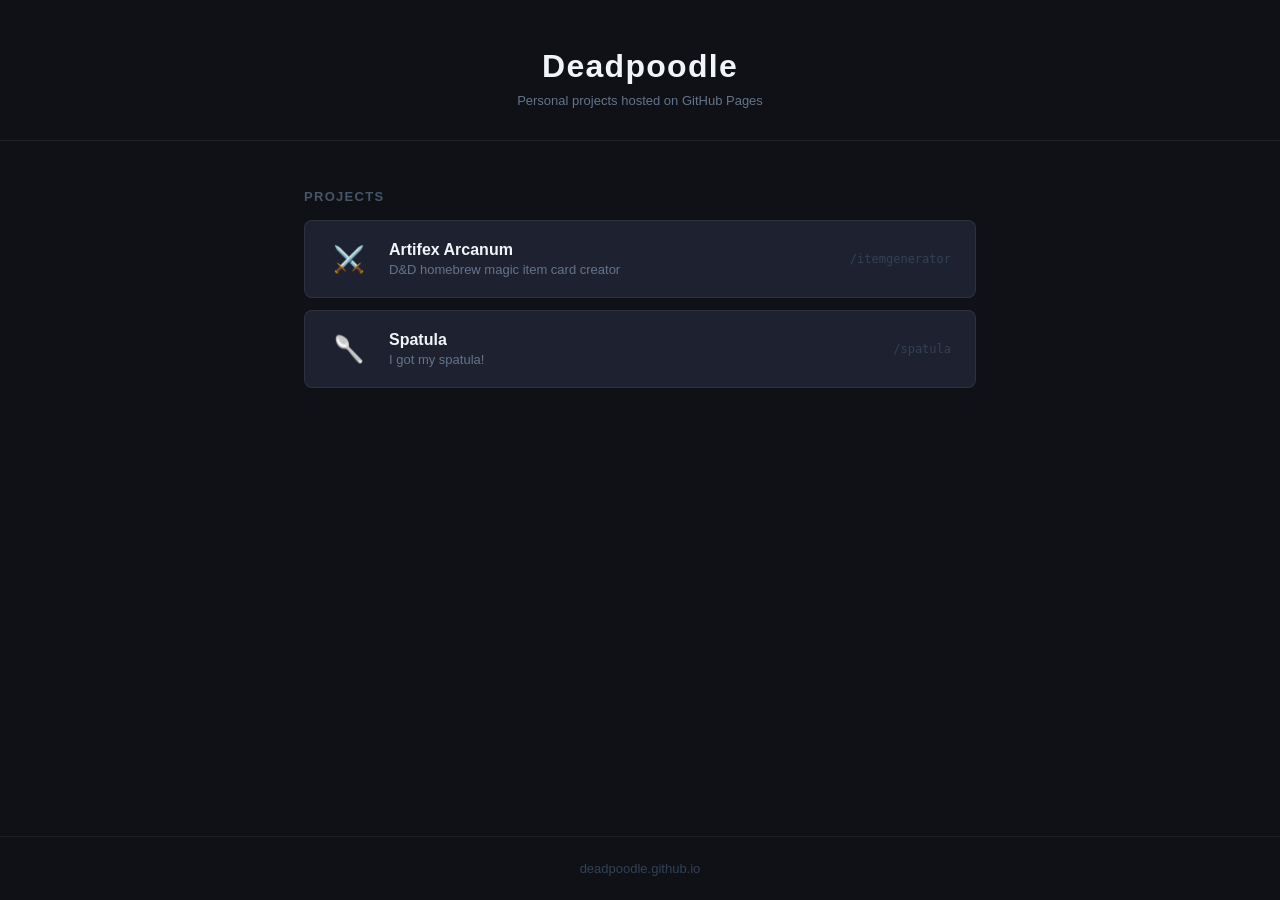
==== commit 2c486aef: "improve readability on large monitors by standardising font sizes Replace scattered rem/px values ac" ====
--- a/index.html
+++ b/index.html
@@ -31,7 +31,7 @@
 
     header p {
       margin-top: 0.5rem;
-      font-size: 0.95rem;
+      font-size: small;
       color: #64748b;
     }
 
@@ -44,7 +44,7 @@
     }
 
     h2 {
-      font-size: 0.75rem;
+      font-size: small;
       font-weight: 600;
       letter-spacing: 0.1em;
       text-transform: uppercase;
@@ -86,19 +86,19 @@
     .project-info { flex: 1; min-width: 0; }
 
     .project-name {
-      font-size: 1rem;
+      font-size: medium;
       font-weight: 600;
       color: #f1f5f9;
     }
 
     .project-desc {
-      font-size: 0.85rem;
+      font-size: small;
       color: #64748b;
       margin-top: 0.2rem;
     }
 
     .project-url {
-      font-size: 0.75rem;
+      font-size: small;
       color: #334155;
       font-family: monospace;
       flex-shrink: 0;
@@ -107,7 +107,7 @@
     footer {
       text-align: center;
       padding: 1.5rem;
-      font-size: 0.75rem;
+      font-size: small;
       color: #334155;
       border-top: 1px solid rgba(255,255,255,0.05);
     }
